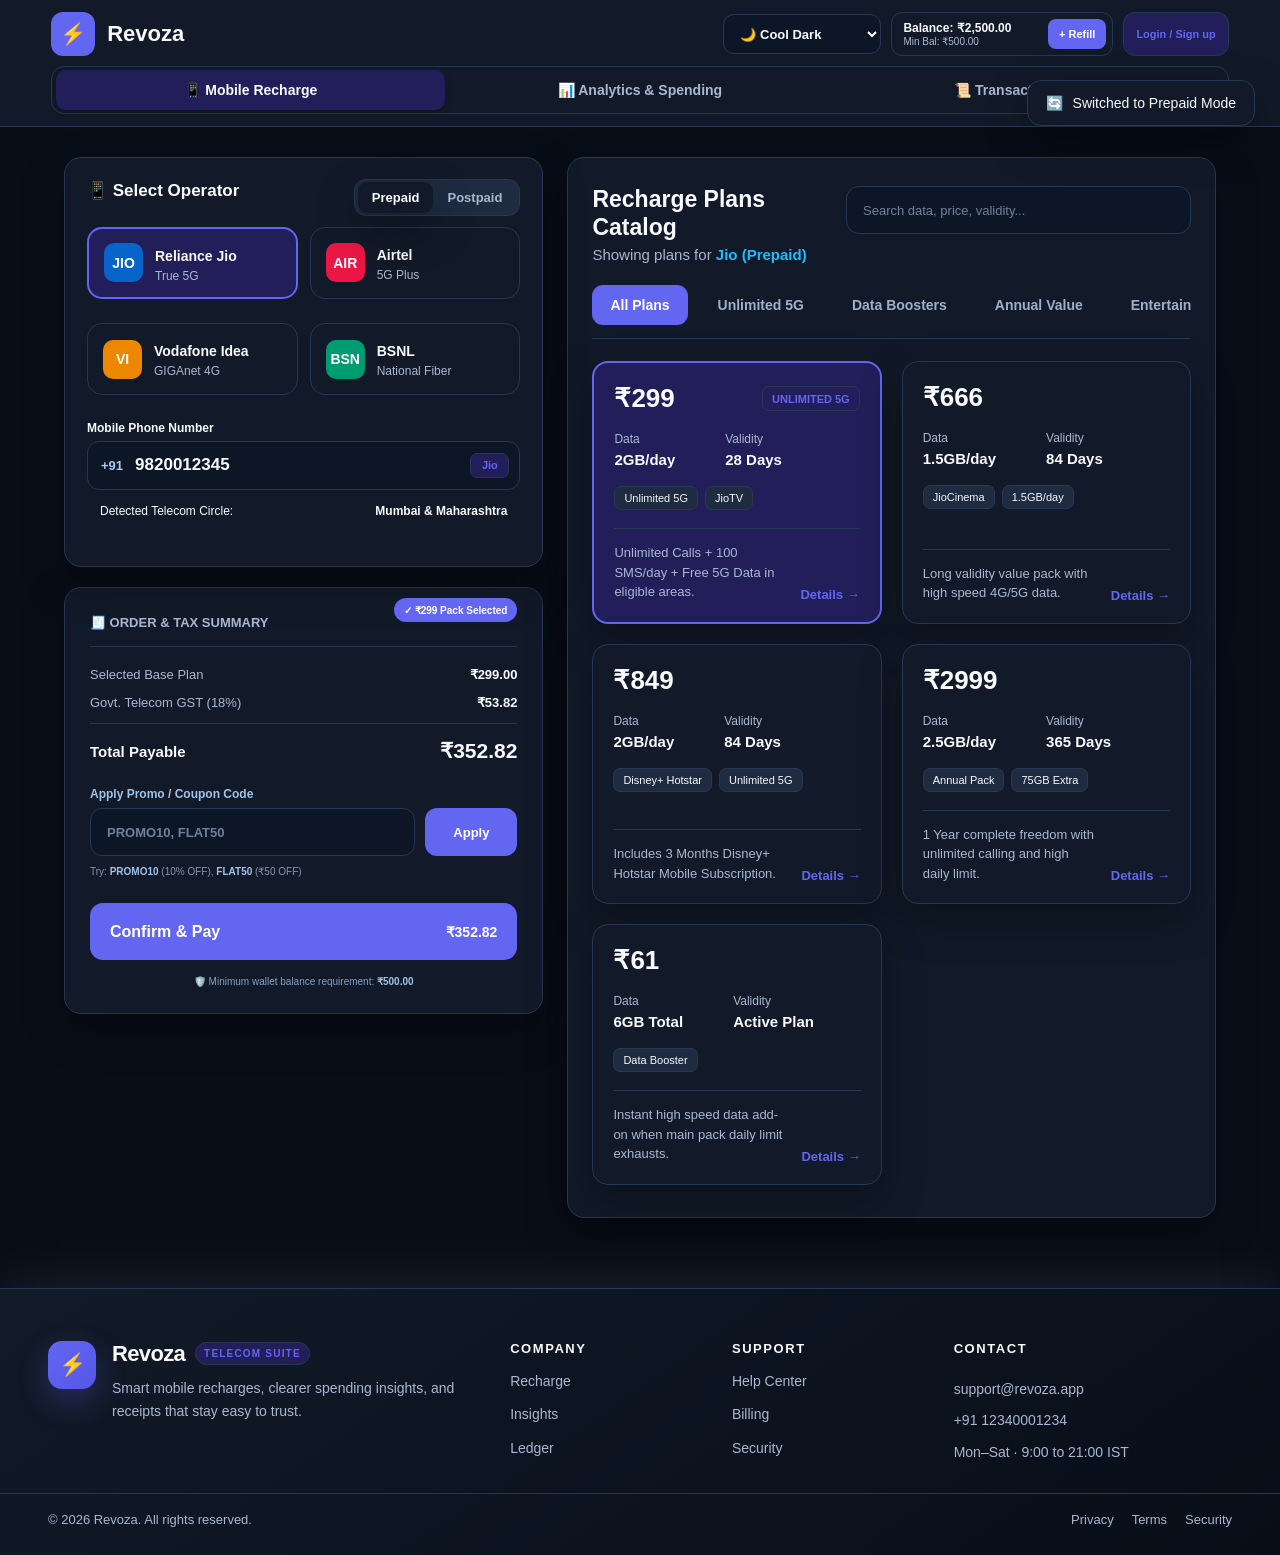
==== index.html @ b3568585 "intial-commit" ====
<!DOCTYPE html>
<html lang="en" data-theme="cool-dark">

<head>
    <meta charset="UTF-8">
    <meta name="viewport" content="width=device-width, initial-scale=1.0">

    <title>Revoza</title>
    <link rel="icon" type="image/svg+xml" href="assets/favicon.svg">
    <link rel="apple-touch-icon" href="assets/favicon.svg">

    <link rel="stylesheet" href="css/style.css">
    <script defer src="Js/theme.js"></script>
</head>

<body>

  

    <header class="one">

        <div class="two">
            ⚡
        </div>


  
        <span class="three">
            Revoza
        </span>



        <span class="four">
            Telecom Suite
        </span>



        <nav class="nav-box">

            <button class="Mobile active">
                📱 Mobile Recharge
            </button>

           <button class="Mobile" onclick="window.location.href='analytical.html'">
           📊 Analytics &amp; Spending
          </button>

         <button class="Mobile" onclick="window.location.href='ledger.html'">
          📜 Transaction Ledger
         </button>
        </nav>



        <div class="right-section">


    

            <div class="theme">

                <select aria-label="Choose color theme">
                    <option value="cool-gray">🔘 Cool Gray</option>
                    <option value="cool-dark">🌙 Cool Dark</option>
                    <option value="soft-white">⚪ Soft White</option>
                    <option value="warm-cream">🌾 Warm Cream</option>
                    <option value="soft-sage">🌿 Soft Sage</option>
                </select>

            </div>




            <div class="wallet">

                <div class="balance-info">

                    <strong>
                        Balance: <span id="display-wallet-bal">₹2,500.00</span>
                    </strong>

                    <small>
                        Min Bal: ₹500.00
                    </small>

                </div>
    
                <button type="button" onclick="openRefillModal()">
                + Refill
                </button>  

            </div>


         

            <div class="user-dropdown-container">

                <button
                    onclick="handleAuthButtonClick()"
                    class="avatar-button"
                    id="avatar-btn"
                    aria-label="Open login page or show signed-in status"
                    aria-expanded="false"
                    aria-controls="user-menu">
                    Log in
                </button>

                <div id="user-menu" class="dropdown-menu login-menu" aria-label="Login form">
                    <div class="login-heading">
                        <span class="login-eyebrow" id="auth-eyebrow">WELCOME TO REVOZA</span>
                        <h2 id="auth-title">Sign in to your account</h2>
                        <p id="auth-description">Manage your wallet and recharges in one place.</p>
                    </div>

                    <form class="login-form" onsubmit="handleAuthSubmit(event)" novalidate>
                        <div id="signup-name-field" class="auth-conditional hidden">
                            <label for="signup-name">Full name</label>
                            <input
                                type="text"
                                id="signup-name"
                                name="name"
                                autocomplete="name"
                                placeholder="Your name"
                                aria-describedby="signup-name-error"
                                oninput="updateAuthFeedback(true)">
                            <p id="signup-name-error" class="auth-field-error hidden" aria-live="polite"></p>
                        </div>

                        <label for="login-email">Email address</label>
                        <input
                            type="email"
                            id="login-email"
                            name="email"
                            autocomplete="username"
                            placeholder="you@example.com"
                            aria-describedby="auth-email-error"
                            oninput="updateAuthFeedback(true)"
                            required>
                        <p id="auth-email-error" class="auth-field-error hidden" aria-live="polite"></p>

                        <label for="login-password">Password</label>
                        <input
                            type="password"
                            id="login-password"
                            name="password"
                            autocomplete="current-password"
                            placeholder="Enter your password"
                            aria-describedby="password-rules auth-password-error auth-message"
                            oninput="updatePasswordRules(); updateAuthFeedback(true)"
                            required>

                        <div id="password-rules" class="password-rules hidden" aria-live="polite">
                            <span class="password-rules-title">Password must have:</span>
                            <span data-password-rule="length">At least 8 characters</span>
                            <span data-password-rule="uppercase">One uppercase letter (A-Z)</span>
                            <span data-password-rule="lowercase">One lowercase letter (a-z)</span>
                            <span data-password-rule="number">One number (0-9)</span>
                            <span data-password-rule="special">One special character (!@#$...)</span>
                        </div>
                        <p id="auth-password-error" class="auth-field-error hidden" aria-live="polite"></p>

                        <div id="signup-confirm-field" class="auth-conditional hidden">
                            <label for="signup-confirm-password">Confirm password</label>
                            <input
                                type="password"
                                id="signup-confirm-password"
                                name="confirm-password"
                                autocomplete="new-password"
                                placeholder="Re-enter your password"
                                aria-describedby="signup-confirm-error"
                                oninput="updateAuthFeedback(true)">
                            <p id="signup-confirm-error" class="auth-field-error hidden" aria-live="polite"></p>
                        </div>

                        <div id="login-options" class="login-options">
                            <label class="remember-option">
                                <input type="checkbox" name="remember">
                                <span>Remember me</span>
                            </label>
                            <button type="button" class="forgot-password" onclick="showToast('Password reset requires a connected account service.', 'ℹ️')">
                                Forgot password?
                            </button>
                        </div>

                        <p id="auth-message" class="auth-message hidden" role="alert"></p>
                        <button type="submit" id="auth-submit" class="login-submit">Sign in</button>
                        <p class="auth-switch">
                            <span id="auth-switch-prompt">New to Revoza?</span>
                            <button type="button" id="auth-switch-button" onclick="setAuthMode('signup')">Create an account</button>
                        </p>
                        <p class="login-note">Demo only — accounts are saved in this browser and are not secure or available on other devices.</p>
                    </form>
                    <div id="auth-session" class="auth-session hidden">
                        <h3 id="auth-session-name"></h3>
                        <p id="auth-session-email"></p>
                        <button type="button" class="auth-logout" onclick="logOut()">Log out</button>
                    </div>
                </div>

            </div>

        </div>

    </header>

   

<div class="recharge-layout">

    

    <div class="left-column">

       

        <div class="select-operator">

            <span>📱 Select Operator</span>

            <div class="pp-sidebar">

                <button
                    onclick="setSimType('prepaid')"
                    id="type-prepaid"
                    class="toggle-btn active">
                    Prepaid
                </button>

                <button
                    onclick="setSimType('postpaid')"
                    id="type-postpaid"
                    class="toggle-btn">
                    Postpaid
                </button>

            </div>


        

            <div class="button-one">

                <button
                    onclick="chooseOperator('Jio')"
                    id="op-card-Jio">

                    <div class="logo-selector">
                        JIO
                    </div>

                    <strong>Reliance Jio</strong>
                    <br>

                    <small>True 5G</small>

                    <span
                        id="op-check-Jio"
                        class="selected-indicator">
                        ✓
                    </span>

                </button>

            </div>



            <div class="button-two">

                <button
                    onclick="chooseOperator('Airtel')"
                    id="op-card-Airtel">

                    <div class="logo-selector">
                        AIR
                    </div>

                    <strong>Airtel</strong>
                    <br>

                    <small>5G Plus</small>

                    <span
                        id="op-check-Airtel"
                        class="selected-indicator">
                        ✓
                    </span>

                </button>

            </div>


        

            <div class="button-three">

                <button
                    onclick="chooseOperator('Vi')"
                    id="op-card-Vi">

                    <div class="logo-selector">
                        VI
                    </div>

                    <strong>Vodafone Idea</strong>
                    <br>

                    <small>GIGAnet 4G</small>

                    <span
                        id="op-check-Vi"
                        class="selected-indicator">
                        ✓
                    </span>

                </button>

            </div>



            <div class="button-four">

                <button
                    onclick="chooseOperator('BSNL')"
                    id="op-card-BSNL">

                    <div class="logo-selector">
                        BSN
                    </div>

                    <strong>BSNL</strong>
                    <br>

                    <small>National Fiber</small>

                    <span
                        id="op-check-BSNL"
                        class="selected-indicator">
                        ✓
                    </span>

                </button>

            </div>


         

            <div class="phone-field-group">

                <label class="field-label">
                    Mobile Phone Number
                </label>

                <div class="phone-input-wrap">

                    <div class="prefix-tag">
                        +91
                    </div>

                    <input
                        type="tel"
                        id="input-phone-num"
                        maxlength="18"
                        placeholder="10-digit or +91 mobile number"
                        value="9820012345"
                        oninput="handlePhoneTyping()"
                        class="input-field phone-input">

                    <div class="auto-detect-pill">

                        <span
                            id="detected-op-badge"
                            class="badge badge-brand">
                            Jio
                        </span>

                </div>

            </div>


         

            <div class="pill-wrapper circle-bar">

                <span class="circle-text">
                    Detected Telecom Circle:
                </span>

                <span
                    id="detected-circle-text"
                    class="circle-val">
                    Mumbai & Maharashtra
                </span>

            </div>

        </div>

        </div>

     

        <div class="card">

            <h3 class="summary-title">

                <span>
                    🧾 ORDER & TAX SUMMARY
                </span>

                <span id="summary-pack-badge" class="selected-indicator">
                    ✓ ₹299 Pack Selected
                </span>

            </h3>


            <div class="summary-item">

                <span
                    id="summary-base-label"
                    class="summary-item-label">

                    Selected Base Plan

                </span>

                <span
                    id="summary-base-val"
                    class="summary-item-val">

                    ₹299.00

                </span>

            </div>


            <div class="summary-item">

                <span class="summary-item-label">

                    Govt. Telecom GST (18%)

                </span>

                <span
                    id="summary-gst-val"
                    class="summary-item-val">

                    ₹53.82

                </span>

            </div>


            <div
                id="promo-discount-row"
                class="hidden summary-item">

                <span>
                    Promo Discount
                </span>

                <span id="summary-discount-val">
                    -₹0.00
                </span>

            </div>


            <div class="summary-total">

                <span class="total-text">
                    Total Payable
                </span>

                <span
                    id="summary-total-val"
                    class="total-num">

                    ₹352.82

                </span>

            </div>



            <div class="coupon-box">

                <label class="field-label">
                    Apply Promo / Coupon Code
                </label>

                <div class="coupon-row">

                    <input
                        type="text"
                        id="coupon-input"
                        placeholder="PROMO10, FLAT50"
                        class="input-field coupon-input">

                    <button
                        onclick="applyCoupon()"
                        class="btn-secondary">

                        Apply

                    </button>

                </div>


                <p class="coupon-hints">

                    Try:
                    <strong>PROMO10</strong>
                    (10% OFF),

                    <strong>FLAT50</strong>
                    (₹50 OFF)

                </p>

            </div>


 

        <button
         type="button"
         id="pay-button"
         onclick="processCheckout()"
         class="btn-primary"
         style="width: 100%; justify-content: space-between; padding: 0.875rem 1.25rem;">

        <span id="pay-button-text">
        Confirm & Pay Now
        </span>

         <span id="pay-button-amount">
          ₹352.82
          </span>

         </button>

            <p class="minimum-balance">

                🛡️ Minimum wallet balance requirement:

                <strong>
                    ₹500.00
                </strong>

            </p>

        </div>

    </div>
   



    <div class="catlog-panel">

        <div class="card">

           

            <div class="catlog-top">

                <div>

                    <h2 class="catlog-heading">
                        Recharge Plans Catalog
                    </h2>

                    <p class="catlog-sub">

                        Showing plans for

                        <strong id="catalog-op-label">
                            Reliance Jio (Prepaid)
                        </strong>

                    </p>

                </div>


               

                <div class="search-filter-row">

                    <input
                        type="text"
                        id="plan-search-input"
                        oninput="filterPlans()"
                        placeholder="Search data, price, validity..."
                        class="input-field">

                </div>

            </div>


   

            <div
                class="category-tab-bar"
                id="category-tabs">

                <button
                    onclick="switchCategory('all', this)"
                    class="cat-tab active">

                    All Plans

                </button>


                <button
                    onclick="switchCategory('5g', this)"
                    class="cat-tab inactive">

                    Unlimited 5G

                </button>


                <button
                    onclick="switchCategory('data', this)"
                    class="cat-tab inactive">

                    Data Boosters

                </button>


                <button
                    onclick="switchCategory('annual', this)"
                    class="cat-tab inactive">

                    Annual Value

                </button>


                <button
                    onclick="switchCategory('ott', this)"
                    class="cat-tab inactive">

                    Entertainment / OTT

                </button>

            </div>


        

            <div
                id="plans-scroll-grid"
                class="plans-scroll-grid">

               

            </div>

        </div>

    </div>

    </div>

<div id="modal-plan-details" class="modal-overlay hidden">

    <section class="modal-box plan-details-box" role="dialog" aria-modal="true" aria-labelledby="modal-plan-price">

        <button type="button"
                class="modal-close"
                aria-label="Close plan details"
                onclick="closeModals()">
            &times;
        </button>

        <h2 id="modal-plan-price">Plan Details</h2>

        <div id="modal-plan-body"></div>

        <button type="button"
                class="btn-primary"
                onclick="closeModals()">
            Close
        </button>

    </section>

</div>



<div id="modal-refill" class="modal-overlay hidden">

    <div class="modal-box">

        <button type="button"
                class="modal-close"
                onclick="closeModals()">
            &times;
        </button>

        <h2>Refill PulsePay Wallet</h2>

        <label for="refill-amount-input">
            Enter Refill Amount (₹)
        </label>

        <input
            type="number"
            id="refill-amount-input"
            class="input-field"
            value="1000"
            min="500">

        <p>⚠️ Minimum wallet refill amount is ₹500.</p>

        <div class="refill-quick-buttons">

            <button type="button" onclick="setRefillQuick(500)">
                + ₹500
            </button>

            <button type="button" onclick="setRefillQuick(1000)">
                + ₹1000
            </button>

            <button type="button" onclick="setRefillQuick(2000)">
                + ₹2000
            </button>

        </div>

        <button type="button"
                class="btn-primary"
                onclick="executeWalletRefill()">
            Add Funds to Wallet
        </button>

    </div>
</div>


<!-- Recharge confirmation (this was missing, which is why the pay button did nothing) -->
<div id="modal-recharge-confirmation" class="modal-overlay hidden">

    <div class="modal-box" role="dialog" aria-modal="true" aria-labelledby="recharge-confirm-title">

        <h2 id="recharge-confirm-title">Confirm Recharge</h2>

        <p id="recharge-confirmation-message"></p>

        <div class="receipt-actions">
            <button type="button"
                    id="confirm-recharge-yes"
                    class="btn-primary"
                    onclick="confirmRecharge()">
                Yes, Pay Now
            </button>

            <button type="button"
                    id="confirm-recharge-no"
                    class="btn-secondary"
                    onclick="cancelRechargeConfirmation()">
                Cancel
            </button>
        </div>

    </div>
</div>


<div id="modal-receipt" class="modal-overlay hidden">

    <div class="modal-box receipt-box">

        <button type="button"
                class="modal-close"
                onclick="closeModals()">
            &times;
        </button>

        <h2 id="rcpt-title">Revoza — Tax Invoice</h2>

        <p id="rcpt-simulation-note" class="hidden"></p>

        <p>Transaction ID: <strong id="rcpt-id"></strong></p>

        <p>Date & Time: <strong id="rcpt-date"></strong></p>

        <p><span id="rcpt-phone-label">Mobile Number:</span> <strong id="rcpt-phone"></strong></p>

        <p><span id="rcpt-op-label">Operator / Type:</span> <strong id="rcpt-op"></strong></p>

        <hr>

        <p><span id="rcpt-base-label">Base Plan Price:</span> <strong id="rcpt-base"></strong></p>

        <p id="rcpt-gst-row"><span id="rcpt-gst-label">GST (18%):</span> <strong id="rcpt-gst"></strong></p>

        <p><span id="rcpt-total-label">Total Paid:</span> <strong id="rcpt-total"></strong></p>

        <div class="receipt-actions">
            <button type="button"
                    class="btn-primary"
                    onclick="printReceipt()">
                🖨️ Print Receipt / Save PDF
            </button>

            <button type="button"
                    class="btn-secondary"
                    onclick="closeModals()">
                Close
            </button>
        </div>

    </div>
</div>


<!-- ========== TOAST NOTIFICATIONS ========== -->
<div id="toast-shelf"></div>

<footer class="site-footer">
    <div class="footer-shell">
        <div class="footer-brand">
            <div class="footer-logo">⚡</div>
            <div class="footer-brand-copy">
                <div class="footer-brand-row">
                    <span class="footer-name">Revoza</span>
                    <span class="footer-tag">Telecom Suite</span>
                </div>
                <p>Smart mobile recharges, clearer spending insights, and receipts that stay easy to trust.</p>
            </div>
        </div>

        <div class="footer-column">
            <h4>Company</h4>
            <ul class="footer-links">
                <li><a href="index.html">Recharge</a></li>
                <li><a href="analytical.html">Insights</a></li>
                <li><a href="ledger.html">Ledger</a></li>
            </ul>
        </div>

        <div class="footer-column">
            <h4>Support</h4>
            <ul class="footer-links">
                <li><span>Help Center</span></li>
                <li><span>Billing</span></li>
                <li><span>Security</span></li>
            </ul>
        </div>

        <div class="footer-column footer-contact">
            <h4>Contact</h4>
            <p>support@revoza.app</p>
            <p>+91 12340001234</p>
            <p>Mon–Sat · 9:00 to 21:00 IST</p>
        </div>
    </div>

    <div class="footer-bottom">
        <span>© 2026 Revoza. All rights reserved.</span>
        <div class="footer-legal">
            <span>Privacy</span>
            <span>Terms</span>
            <span>Security</span>
        </div>
    </div>
</footer>


   <script src="./Js/form-validation.js"></script>
   <script src="./Js/script.js"></script>

</body>

</html>
---- css/style.css ----
* {
    margin: 0;
    padding: 0;
    box-sizing: border-box;
}

body {
    background: #080e18;
    color: #ffffff;
    font-family: "Inter", Arial, Helvetica, sans-serif;
    overflow-x: hidden;
    min-height: 100vh;
    display: flex;
    flex-direction: column;
}

main,
.cards-container,
.ledger-page {
    flex: 1;
}

.site-footer {
    width: 100%;
    align-self: stretch;
    margin-top: 30px;
    background: linear-gradient(145deg, var(--theme-header, #121a29), var(--theme-bg, #080e18));
    border-top: 1px solid var(--theme-border, #293852);
    box-shadow: 0 -18px 40px color-mix(in srgb, var(--theme-text, #f8fafc) 5%, transparent);
    color: var(--theme-text, #f8fafc);
    transition: background 180ms ease, border-color 180ms ease, color 180ms ease;
}

.footer-shell {
    width: 100%;
    max-width: 1320px;
    margin: 0 auto;
    padding: 52px clamp(20px, 4vw, 48px) 28px;
    display: grid;
    grid-template-columns: minmax(280px, 1.7fr) repeat(2, minmax(120px, 0.75fr)) minmax(210px, 1.1fr);
    gap: 32px;
}

.footer-brand {
    display: flex;
    align-items: flex-start;
    gap: 16px;
}

.footer-logo {
    width: 48px;
    height: 48px;
    border-radius: 14px;
    display: grid;
    place-items: center;
    font-size: 22px;
    color: #ffffff;
    background: linear-gradient(135deg, var(--theme-accent, #6366f1), var(--theme-accent-hover, #5558e8));
    box-shadow: 0 12px 30px color-mix(in srgb, var(--theme-accent, #6366f1) 28%, transparent);
}

.footer-brand-copy {
    max-width: 360px;
}

.footer-brand-row {
    display: flex;
    align-items: center;
    gap: 10px;
    flex-wrap: wrap;
    margin-bottom: 10px;
}

.footer-name {
    font-size: 22px;
    font-weight: 800;
    letter-spacing: -0.03em;
    color: var(--theme-text, #f8fafc);
}

.footer-tag {
    padding: 5px 8px;
    border: 1px solid var(--theme-border, #293852);
    border-radius: 999px;
    background: var(--theme-accent-soft, #211e59);
    color: var(--theme-accent, #6366f1);
    font-size: 10px;
    font-weight: 700;
    letter-spacing: 0.12em;
    text-transform: uppercase;
}

.footer-brand-copy p,
.footer-column p,
.footer-links a,
.footer-links span {
    color: var(--theme-muted, #a9b8d0);
    font-size: 14px;
    line-height: 1.7;
}

.footer-column h4 {
    margin-bottom: 14px;
    color: var(--theme-text, #f8fafc);
    font-size: 13px;
    font-weight: 700;
    letter-spacing: 0.12em;
    text-transform: uppercase;
}

.footer-links {
    list-style: none;
    display: flex;
    flex-direction: column;
    gap: 10px;
}

.footer-links a {
    text-decoration: none;
    transition: color 150ms ease;
}

.footer-links a:hover,
.footer-legal a:hover {
    color: var(--theme-accent, #6366f1);
}

.footer-contact {
    display: flex;
    flex-direction: column;
    gap: 8px;
}

.footer-contact p {
    margin: 0;
}

.footer-bottom {
    width: 100%;
    max-width: 1320px;
    margin: 0 auto;
    padding: 18px clamp(20px, 4vw, 48px) 28px;
    border-top: 1px solid var(--theme-border, #293852);
    display: flex;
    align-items: center;
    justify-content: space-between;
    gap: 20px;
    color: var(--theme-muted, #a9b8d0);
    font-size: 13px;
}

.footer-legal {
    display: flex;
    align-items: center;
    gap: 18px;
    flex-wrap: wrap;
}

.footer-legal a {
    color: var(--theme-muted, #a9b8d0);
    text-decoration: none;
    transition: color 150ms ease;
}

.footer-legal span {
    color: var(--theme-muted, #a9b8d0);
}

.footer-links a:focus-visible,
.footer-legal a:focus-visible {
    outline: 2px solid var(--theme-accent, #6366f1);
    outline-offset: 4px;
    border-radius: 2px;
}

@media (max-width: 900px) {
    .footer-shell {
        grid-template-columns: 1fr 1fr;
    }
}

@media (max-width: 640px) {
    .footer-shell {
        grid-template-columns: 1fr;
    }

    .footer-bottom {
        flex-direction: column;
        align-items: flex-start;
    }
}

.one {
    width: 100%;
    height: 76px;
    background: #121a29;
    border-bottom: 1px solid #293447;
    display: flex;
    align-items: center;
    padding: 0 6.3%;
    gap: 10px;
}

.two {
    width: 44px;
    height: 44px;
    flex-shrink: 0;
    background: #6366f1;
    border-radius: 12px;
    display: flex;
    align-items: center;
    justify-content: center;
    font-size: 21px;
}

.three {
    color: #ffffff;
    font-size: 22px;
    font-weight: 700;
    white-space: nowrap;
    flex-shrink: 0;
}

.four {
    padding: 5px 8px;
    color: #8fc5ff;
    border: 1px solid #293852;
     border-radius: 8px;
    font-size: 10px;
    white-space: nowrap;
    margin-right: 28px;
    flex-shrink: 0;
}

.nav-box {
    width: 590px;
    height: 48px;
    display: flex;
    align-items: center;
    background: #1b2638;
    border: 1px solid #202f45;
    border-radius: 13px;
    padding: 4px;
    flex-shrink: 0;
}


.Mobile {
    height: 40px;
    padding: 0 14px;
    border: none;
    background: transparent;
    color: #aebbd0;
    border-radius: 10px;
    font-family: inherit;
    font-size: 14px;
    font-weight: 600;
    white-space: nowrap;
    cursor: pointer;
    display: flex;
    align-items: center;
    justify-content: center;
    flex: 1;
    transition: 0.2s ease;
}


.Mobile.active {
    background: #111a2a;
    color: #ffffff;
    box-shadow: 0 2px 6px rgba(0, 0, 0, 0.25);
}


.Mobile:hover {
    background: #26344a;
    color: #ffffff;
}


.right-section {
    margin-left: auto;
    display: flex;
    align-items: center;
    gap: 10px;
    flex-shrink: 0;
}


.theme select {
    width: 158px;
    height: 40px;
    padding: 0 12px;
    background: #101827;
    color: #ffffff;
    border: 1px solid #293852;
    border-radius: 11px;
    font-family: inherit;
    font-size: 13px;
    font-weight: 600;
    outline: none;
    cursor: pointer;
}



.wallet {
    width: 222px;
    height: 44px;
    display: flex;
    align-items: center;
    justify-content: space-between;
    padding: 4px 6px 4px 11px;
    background: #1b2638;
    border: 1px solid #293852;
    border-radius: 11px;
    flex-shrink: 0;
}

.balance-info {
    display: flex;
    flex-direction: column;
    gap: 1px;
   white-space: nowrap;
}


.balance-info strong {
    color: #ffffff;
    font-size: 12px;
    font-weight: 700;
}


.balance-info small {
    color: #83a1c4;
    font-size: 10px;
}


.wallet > button {
    height: 30px;
    padding: 0 11px;
    background: #111a2a;
    border: none;
    border-radius: 8px;
    color: #ffffff;
    font-family: inherit;
    font-size: 11px;
    font-weight: 700;
    cursor: pointer;
}


.wallet > button:hover {
    background: #26344a;
}

.user-dropdown-container {
    position: relative;
    flex-shrink: 0;
}


.avatar-button {
    width: 44px;
    height: 44px;
    display: flex;
    align-items: center;
    justify-content: center;
    background: #201d67;
    border: 1px solid #36318c;
    border-radius: 12px;
    color: #9b9aff;
    font-family: inherit;
    font-size: 13px;
    font-weight: 700;
    cursor: pointer;
}


.avatar-button:hover {
    background: #29247c;
}

.dropdown-menu {
    position: absolute;
    top: calc(100% + 10px);
    right: 0;
    width: 245px;
    padding: 8px;
    background: #121a29;
    border: 1px solid #293852;
    border-radius: 14px;
    box-shadow:
        0 15px 35px rgba(0, 0, 0, 0.35),
        0 4px 12px rgba(0, 0, 0, 0.2);
    display: none;
    z-index: 1000;
}


.dropdown-menu.show {
    display: block;
}

.dropdown-menu.login-menu {
    width: min(360px, calc(100vw - 32px));
    padding: 22px;
    border-color: rgba(129, 150, 190, 0.22);
    border-radius: 18px;
    background:
        radial-gradient(ellipse at top right, rgba(99, 102, 241, 0.14), transparent 48%),
        #121a29;
}

.user-dropdown-container > .avatar-button {
    width: auto;
    min-width: 72px;
    padding: 0 12px;
    background: #201d67;
    color: #d3d2ff;
    font-size: 11px;
}

.login-heading {
    margin-bottom: 20px;
}

.login-eyebrow {
    color: #9b9aff;
    font-size: 10px;
    font-weight: 800;
    letter-spacing: 0.12em;
}

.login-heading h2 {
    margin: 8px 0 6px;
    color: #ffffff;
    font-size: 20px;
    letter-spacing: -0.03em;
}

.login-heading p,
.login-note {
    color: #91a0b8;
    font-size: 12px;
    line-height: 1.5;
}

.login-form {
    display: flex;
    flex-direction: column;
    gap: 8px;
}

.login-form > label,
.auth-conditional > label {
    margin-top: 4px;
    color: #d5dfef;
    font-size: 11px;
    font-weight: 700;
}

.auth-conditional {
    display: flex;
    flex-direction: column;
    gap: 8px;
}

.auth-conditional.hidden {
    display: none !important;
}

.login-form > input,
.auth-conditional > input {
    width: 100%;
    height: 42px;
    padding: 0 12px;
    border: 1px solid #2b3a53;
    border-radius: 10px;
    outline: none;
    background: #0d1627;
    color: #ffffff;
    font: inherit;
    font-size: 12px;
    transition: border-color 150ms ease, box-shadow 150ms ease;
}

.login-form > input::placeholder {
    color: #64748b;
}

.login-form > input:focus {
    border-color: #777afc;
    box-shadow: 0 0 0 3px rgba(99, 102, 241, 0.16);
}

.auth-field-error {
    margin: 0 2px 2px;
    color: #f87171;
    font-size: 11px;
    line-height: 1.4;
    text-align: center;
}

.login-form > input.auth-invalid,
.login-form > input.auth-invalid:focus,
.auth-conditional > input.auth-invalid,
.auth-conditional > input.auth-invalid:focus {
    border-color: #ff4d4f;
    box-shadow: none;
}

.login-options {
    display: flex;
    justify-content: space-between;
    align-items: center;
    gap: 10px;
    margin: 6px 0 8px;
}

.password-rules {
    display: grid;
    gap: 5px;
    margin: 2px 0 6px;
    padding: 11px 12px;
    border: 1px solid var(--theme-border, rgba(148, 163, 184, 0.14));
    border-radius: 10px;
    background: var(--theme-card-hover, rgba(7, 13, 25, 0.42));
    color: var(--theme-muted, #aebbd0);
    font-size: 10px;
    line-height: 1.35;
}

.password-rules-title {
    margin-bottom: 2px;
    color: var(--theme-text, #d5dfef);
    font-size: 10px;
    font-weight: 700;
}

.password-rules [data-password-rule]::before {
    content: "○";
    display: inline-block;
    width: 16px;
    color: var(--theme-subtle, #8290a6);
}

.password-rules [data-password-rule].passed {
    color: var(--theme-accent, #86efac);
}

.password-rules [data-password-rule].passed::before {
    content: "✓";
    color: var(--theme-accent, #4ade80);
}

.auth-message {
    margin: 2px 0;
    padding: 10px 11px;
    border: 1px solid rgba(248, 113, 113, 0.25);
    border-radius: 9px;
    background: rgba(127, 29, 29, 0.18);
    color: #fca5a5;
    font-size: 11px;
    line-height: 1.45;
}

.auth-message.success {
    border-color: rgba(74, 222, 128, 0.25);
    background: rgba(20, 83, 45, 0.2);
    color: var(--theme-text, #000000);
}

.auth-session h3 {
    margin: 0 0 6px;
    color: var(--theme-text, #000000);
    font-size: 16px;
}

.auth-session > p {
    margin: 4px 0;
    color: var(--theme-text, #000000);
    font-size: 12px;
}

.auth-logout {
    width: 100%;
    margin-top: 12px;
    padding: 10px 12px;
    border: 0;
    border-radius: 9px;
    background: #245b3d;
    color: #ffffff;
    font: inherit;
    font-weight: 700;
    cursor: pointer;
}

.auth-switch {
    display: flex;
    justify-content: center;
    align-items: baseline;
    flex-wrap: wrap;
    gap: 5px;
    margin: 8px 0 0;
    color: #91a0b8;
    font-size: 11px;
}

.auth-switch button {
    padding: 0;
    border: 0;
    background: transparent;
    color: #a5a6ff;
    font: inherit;
    font-weight: 700;
    cursor: pointer;
}

.auth-switch button:hover {
    color: #d2d2ff;
    text-decoration: underline;
}

.remember-option {
    display: inline-flex;
    align-items: center;
    gap: 7px;
    color: #aebbd0;
    font-size: 11px;
    cursor: pointer;
}

.remember-option input {
    accent-color: #6366f1;
}

.forgot-password {
    padding: 0;
    border: 0;
    background: transparent;
    color: #a5a6ff;
    font: inherit;
    font-size: 11px;
    cursor: pointer;
}

.forgot-password:hover {
    color: #d2d2ff;
    text-decoration: underline;
}

.login-submit {
    min-height: 43px;
    border: 0;
    border-radius: 10px;
    background: linear-gradient(135deg, #696cf5, #5558e8);
    color: #ffffff;
    font: inherit;
    font-size: 13px;
    font-weight: 800;
    cursor: pointer;
    box-shadow: 0 7px 18px rgba(79, 70, 229, 0.22);
    transition: transform 150ms ease, filter 150ms ease;
}

.login-submit:hover {
    transform: translateY(-1px);
    filter: brightness(1.08);
}

.login-submit:focus-visible,
.forgot-password:focus-visible,
.auth-switch button:focus-visible {
    outline: 3px solid rgba(129, 140, 248, 0.75);
    outline-offset: 3px;
}

.login-note {
    margin-top: 6px;
    text-align: center;
    font-size: 10px;
}

.auth-page-body {
    min-height: 100vh;
    background:
        radial-gradient(circle at top, rgba(99, 102, 241, 0.18), transparent 38%),
        linear-gradient(180deg, var(--theme-bg, #070d18) 0%, var(--theme-header, #121a29) 100%);
    display: flex;
    align-items: center;
    justify-content: center;
    padding: 32px 18px;
}

.auth-page-shell {
    width: min(100%, 430px);
}

.auth-page-brand {
    display: flex;
    align-items: center;
    justify-content: center;
    gap: 12px;
    margin-bottom: 18px;
    color: var(--theme-text, #ffffff);
}

.auth-page-brand-mark {
    width: 42px;
    height: 42px;
    display: grid;
    place-items: center;
    border-radius: 12px;
    background: linear-gradient(135deg, var(--theme-accent, #6366f1), var(--theme-accent-hover, #5558e8));
    box-shadow: 0 14px 32px color-mix(in srgb, var(--theme-accent, #6366f1) 28%, transparent);
    font-size: 20px;
}

.auth-page-brand-name {
    font-size: 22px;
    font-weight: 800;
    letter-spacing: -0.04em;
    color: var(--theme-text, #ffffff);
}

.auth-page-brand-tag {
    display: inline-flex;
    align-items: center;
    justify-content: center;
    margin-left: 8px;
    padding: 4px 8px;
    border: 1px solid var(--theme-border, #2d3a50);
    border-radius: 999px;
    background: var(--theme-accent-soft, rgba(17, 24, 39, 0.72));
    color: var(--theme-accent, #8fc5ff);
    font-size: 9px;
    font-weight: 700;
    letter-spacing: 0.1em;
    text-transform: uppercase;
}

.auth-page-card {
    padding: 26px 22px 20px;
    border: 1px solid var(--theme-border, rgba(129, 150, 190, 0.26));
    border-radius: 20px;
    background:
        radial-gradient(ellipse at top right, color-mix(in srgb, var(--theme-accent, #6366f1) 14%, transparent), transparent 40%),
        var(--theme-card, #121a29);
    box-shadow: var(--theme-shadow, 0 25px 50px rgba(3, 7, 18, 0.38));
}

.auth-page-card .login-heading {
    margin-bottom: 18px;
}

.auth-page-card .login-form {
    gap: 9px;
}

.auth-page-card .auth-switch {
    margin-top: 12px;
}

.auth-page-card .login-note {
    margin-top: 10px;
}

.auth-page-link {
    display: inline-flex;
    align-items: center;
    justify-content: center;
    gap: 8px;
    width: 100%;
    min-height: 42px;
    border: 1px solid var(--theme-border, #2b3a53);
    border-radius: 10px;
    background: var(--theme-input, rgba(10, 16, 24, 0.7));
    color: var(--theme-text, #dfe7f5);
    font: inherit;
    font-size: 12px;
    font-weight: 700;
    text-decoration: none;
    transition: border-color 150ms ease, background 150ms ease;
}

.auth-page-link:hover {
    border-color: var(--theme-accent, #4f61a0);
    background: var(--theme-card-hover, #182337);
}

.auth-page-link:focus-visible {
    outline: 3px solid rgba(129, 140, 248, 0.75);
    outline-offset: 3px;
}


.menu-header {
    padding: 12px 11px 13px;
    border-bottom: 1px solid #293447;
    margin-bottom: 6px;
}


.menu-user-name {
    color: #ffffff;
    font-size: 14px;
    font-weight: 700;
    margin-bottom: 4px;
}


.menu-user-email {
    color: #8193ad;
    font-size: 11px;
}


.menu-item {
    width: 100%;
    min-height: 40px;
    padding: 0 11px;
    display: flex;
    align-items: center;
    border: none;
    border-radius: 9px;
    background: transparent;
    color: #c3cfdf;
    font-family: inherit;
    font-size: 12px;
    font-weight: 600;
    text-align: left;
    cursor: pointer;
}

.account-menu-link {
    text-decoration: none;
}


.menu-item:hover {
    background: #1d2a3e;
    color: #ffffff;
}



.select-operator {
    width: 602px;
    height: 410px;
    margin: 30px 0 0 5%;
    padding: 22px;
    background: #121a29;
    border: 1px solid #293852;
    border-radius: 17px;
    position: relative;
    display: grid;
    grid-template-columns: 1fr 1fr;
    column-gap: 12px;
    row-gap: 13px;
}



.select-operator > span {
    grid-column: 1 / -1;
    display: block;
    color: #ffffff;
    font-size: 17px;
    font-weight: 700;
    line-height: 22px;
    margin-bottom: 0;
}


.pp-sidebar {
    position: absolute;
    top: 21px;
    right: 22px;
    height: 37px;
    display: flex;
    align-items: center;
    padding: 3px;
    background: #1b2638;
    border-radius: 12px;
    z-index: 5;
}


.toggle-btn {
    height: 31px;
    padding: 0 14px;
    border: none;
    border-radius: 9px;
    background: transparent;
    color: #8eb4df;
    font-family: inherit;
    font-size: 13px;
    font-weight: 600;
    cursor: pointer;
    transition: 0.2s ease;
}


.toggle-btn.active {
    background: #111a2a;
    color: #ffffff;
    box-shadow: 0 2px 5px rgba(0, 0, 0, 0.3);
}


.toggle-btn:hover {
    color: #ffffff;
}
 

.button-one,
.button-two,
.button-three,
.button-four {
    width: 100%;
    height: 72px;
    margin: 0;
    position: relative;
    display: block;
}




.button-one button,
.button-two button,
.button-three button,
.button-four button {
    width: 100%;
    height: 72px;
    position: relative;
    display: flex;
    align-items: center;
    padding: 0 15px;
    background: #121a29;
    border: 1px solid #293852;
    border-radius: 15px;
    color: #ffffff; 
    font-family: inherit;
    text-align: left;
    cursor: pointer;
    transition:
        background 0.2s ease,
        border 0.2s ease;
}

.button-one button.selected,
.button-two button.selected,
.button-three button.selected,
.button-four button.selected {
    background: #211e59;
    border: 2px solid #6366f1;
}



.button-one button:hover,
.button-two button:hover,
.button-three button:hover,
.button-four button:hover {
    border-color: #4f61a0;
    background: #182337;
}


.button-one button.selected:hover,
.button-two button.selected:hover,
.button-three button.selected:hover,
.button-four button.selected:hover {
    background: #211e59;
    border-color: #6366f1;
}



.logo-selector {
    width: 39px;
    height: 39px;
    flex-shrink: 0;
    margin-right: 13px;
    border-radius: 10px;
    display: flex;
    align-items: center;
    justify-content: center;
    color: #ffffff;
    font-size: 14px;
    font-weight: 700;
}



.button-one .logo-selector {
    background: #0864c9;
}


.button-two .logo-selector {
    background: #ec1646;
}


.button-three .logo-selector {
    background: #ed8700;
}



.button-four .logo-selector {
    background: #009b70;
}



.button-one strong,
.button-two strong,
.button-three strong,
.button-four strong {
    position: absolute;
    left: 66px;
    top: 19px;
    color: #ffffff;
    font-size: 14px;
    font-weight: 700;
    line-height: 17px;
    white-space: nowrap;
}


.button-one small,
.button-two small,
.button-three small,
.button-four small {
    position: absolute;
    left: 66px;
    top: 40px;
    color: #a9b8d0;
    font-size: 12px;
    line-height: 15px;
    white-space: nowrap;
}


.selected-indicator {
    position: absolute;
    right: 14px;
    top: 50%;
    transform: translateY(-50%);
    width: 23px;
    height: 23px;
    display: none;
    align-items: center;
    justify-content: center;
    background: #6865f5;
    border-radius: 50%;
    color: #ffffff;
    font-size: 14px;
    font-weight: 700;
}


.selected-indicator.selected {
    display: flex;
}


.phone-field-group {
    grid-column: 1 / -1;
    width: 100%;
    margin-top: 1px;
}


.field-label {
    display: block;
    margin-bottom: 6px;
    color: #9fc3eb;
    font-size: 12px;
    font-weight: 600;
}



.phone-input-wrap {
    width: 100%;
    height: 49px;
    display: flex;
    align-items: center;
    background: #0d1627;
    border: 1px solid #293852;
    border-radius: 12px;
    padding: 0 10px 0 13px;
}


.prefix-tag {
    color: #a9c9ed;
    font-size: 13px;
    font-weight: 600;
    margin-right: 12px;
}


.phone-input {
    flex: 1;
    min-width: 0;
    height: 100%;
    border: none;
    outline: none;
    background: transparent;
    color: #ffffff;
    font-family: inherit;
    font-size: 17px;
    font-weight: 700;
}


.phone-input::placeholder {
    color: #687b98;
    font-weight: 400;
}


.auto-detect-pill {
    display: flex;
    align-items: center;
    justify-content: center;
}



.badge-brand {
    min-width: 39px;
    height: 25px;
    padding: 0 9px;
    display: flex;
    align-items: center;
    justify-content: center;
    background: #211e59;
    border: 1px solid #39349b;
    border-radius: 14px;
    color: #7472ff;
    font-size: 11px;
    font-weight: 700;
}


.circle-bar {
    grid-column: 1 / -1;
    width: 100%;
    height: 43px;
    margin-top: 0;
    padding: 0 13px;
    display: flex;
    align-items: center;
    justify-content: space-between;
    background: #1e2b40;
    border-radius: 11px;
}




.circle-text {
    color: #9fc3eb;
    font-size: 12px;
    font-weight: 400;
}



.circle-val {
    color: #ffffff;
   font-size: 12px;
   font-weight: 700;
}



.card {
    width: 602px;
    height: auto;
    min-height: 0;
    margin: 20px 0 30px 5%;
    padding: 22px 25px 24px;
    background: #121a29;
    border: 1px solid #293852;
    border-radius: 17px;
    color: #ffffff;
    box-sizing: border-box;
}



.card .summary-title {
    width: 100%;
    margin: 0 0 20px;
    padding: 0 0 12px;
    display: flex;
    align-items: center;
    justify-content: space-between;
    border-bottom: 1px solid #293447;
    color: #9fc3eb;
    font-size: 13px;
    font-weight: 700;
}



.card .summary-title .selected-indicator {

    position: static;
    display: inline-flex;
    align-items: center;
    justify-content: center;
    width: auto;
    height: 24px;
    margin: 0;
    padding: 0 10px;
    background: #6366f1;
    border: none;
    border-radius: 12px;
    color: #ffffff;
    font-size: 10px;
    font-weight: 700;
    white-space: nowrap;
}



.card .summary-item {

    width: 100%;
    margin: 0 0 13px;
    padding: 0;
    display: flex;
    align-items: center;
    justify-content: space-between;
    color: #a9b8d0;
    font-size: 13px;
}


.card .summary-item-label {

    color: #a9b8d0;
    font-size: 13px;
    font-weight: 400;
}


.card .summary-item-val {

    color: #ffffff;
    font-size: 13px;
    font-weight: 700;
}



.card .hidden {
    display: none;
}


.card .summary-total {

    width: 100%;
    margin-top: 4px;
    padding-top: 15px;
    display: flex;
    align-items: center;
    justify-content: space-between;
    border-top: 1px solid #293447;
}


.card .total-text {

    color: #ffffff;
    font-size: 15px;
    font-weight: 700;
}


.card .total-num {

    color: #ffffff;
    font-size: 21px;
    font-weight: 800;
}



.card .coupon-box {

    width: 100%;
    margin-top: 24px;
    padding: 0;
    background: transparent;
    border: none;
}




.card .coupon-box .field-label {

    display: block;
    margin: 0 0 7px;
    color: #9fc3eb;
    font-size: 12px;
    font-weight: 600;
}


.card .coupon-row {

    width: 100%;
    display: flex;
    align-items: center;
}




.card .coupon-input {

    flex: 1;
    min-width: 0;
    height: 48px;
    padding: 0 16px;
    background: #0d1627;
    border: 1px solid #293852;
    border-radius: 12px;
    outline: none;
    color: #ffffff;
    font-family: inherit;
    font-size: 13px;
    font-weight: 600;
    box-sizing: border-box;
}


.card .coupon-input::placeholder {

    color: #71809a;
}



.card .btn-secondary {

    width: 92px;
    height: 48px;
    margin-left: 10px;
    padding: 0;
    flex-shrink: 0;
    display: flex;
    align-items: center;
    justify-content: center;
    background: #1d2a40;
    border: none;
    border-radius: 12px;
    color: #ffffff;
    font-family: inherit;
    font-size: 13px;
    font-weight: 700;
    cursor: pointer;
}


.card .btn-secondary:hover {

    background: #293a55;
}


.card .coupon-hints {

    margin: 8px 0 0;
    color: #7f96b5;
    font-size: 10px;
    line-height: 15px;
}


.card .coupon-hints strong {

    color: #9fc3eb;
    font-weight: 600;
}

.card #pay-button {

    width: 100%;
    height: 57px;
    margin: 24px 0 0;
    padding: 0 24px;
    display: flex; 
    align-items: center;
    justify-content: space-between;
    background: #6366f1;
    border: none;
    border-radius: 13px;
    color: #ffffff;
    font-family: inherit;
    font-size: 16px;
    font-weight: 700;
    cursor: pointer;
    box-sizing: border-box;
    transition: 0.2s ease;
}


.card #pay-button:hover {

    background: #5558e8;
}


.card #pay-button-text {

    color: #ffffff;
    font-size: 16px;
    font-weight: 700;
}



.card #pay-button-amount {

    color: #ffffff;
    font-size: 14px;
    font-weight: 800;
}



.card .minimum-balance {

    margin: 14px 0 0;
    padding: 0;
    text-align: center;
    color: #83a1c4;
    font-size: 10px;
    line-height: 15px;
}


.card .minimum-balance strong {

    color: #9fc3eb;
    font-weight: 700;
}


.recharge-layout {
    width: 100%;
    display: grid;
    grid-template-columns: minmax(0, 0.85fr) minmax(0, 1.15fr);
    gap: 24px;
    padding: 30px 5% 40px;
    box-sizing: border-box;
    align-items: start;
}



.left-column {
    width: 100%;
    display: flex;
    flex-direction: column;
    gap: 20px;
    min-width: 0;
}



.left-column .select-operator {

    width: 100%;
    margin: 0;
    box-sizing: border-box;
}



.left-column .card {

    width: 100%;
    margin: 0;
    box-sizing: border-box;
}



.catlog-panel {

    width: 100%;
    min-width: 0;
    margin: 0;
    box-sizing: border-box;
}



.catlog-panel .card {

    width: 100%;
    height: auto ;
    min-height: 760px;
    margin: 0;
    padding: 28px 24px 32px;
    background: #121a29;
    border: 1px solid #293852;
    border-radius: 17px;
    color: #ffffff;
    box-sizing: border-box;
}



.catlog-top {

    width: 100%;
    display: flex;
    align-items: flex-start;
    justify-content: space-between;
    gap: 20px;
    margin-bottom: 20px;
}



.catlog-heading {

    margin: 0 0 3px;
    color: #ffffff;
    font-size: 23px;
    font-weight: 800;
    line-height: 1.2;
}



.catlog-sub {

    margin: 0;
    color: #9fb1cc;
    font-size: 15px;
    line-height: 1.4;
}


.catlog-sub strong {

    color: #19bfff;
    font-weight: 700;
}



.search-filter-row {

    width: 345px;
    flex-shrink: 0;
}


.search-filter-row .input-field {

    width: 100%;
    height: 48px;
    padding: 0 16px;
    background: #0d1627;
    border: 1px solid #293852;
    border-radius: 13px;
    outline: none;
    color: #ffffff;
    font-family: inherit;
    font-size: 13px;
    box-sizing: border-box;
}


.search-filter-row .input-field::placeholder {

    color: #71809a;
}

.category-tab-bar {

    width: 100%;
    display: flex;
    align-items: center;
    gap: 12px;
    padding-bottom: 13px;
    margin-bottom: 22px;
    border-bottom: 1px solid #293447;
    overflow-x: auto;
    scrollbar-width: none;
}


.category-tab-bar::-webkit-scrollbar {

    display: none;
}



.cat-tab {

    height: 40px;
    padding: 0 18px;
    border: none;
    border-radius: 11px;
    background: transparent;
    color: #9db0ca;
    font-family: inherit;
    font-size: 14px;
    font-weight: 600;  
    white-space: nowrap;
    cursor: pointer;
    transition: 0.2s ease;
}


.cat-tab:hover {

    background: #1c2940;
    color: #ffffff;
}


.cat-tab.active {

    background: #6366f1;
    color: #ffffff;
    font-weight: 700;
}


.plans-scroll-grid {

    width: 100%;
    display: grid;
    grid-template-columns:
        repeat(2, minmax(0, 1fr));
    gap: 20px;
    box-sizing: border-box;
}

@media (max-width: 1250px) {

    .recharge-layout {
        grid-template-columns: minmax(0, 0.9fr) minmax(0, 1.1fr);
        padding-left: 3%;
        padding-right: 3%;
    }

}


@media (max-width: 1000px) {

    .recharge-layout {

        grid-template-columns: 1fr;

    }


    .left-column {

        width: 100%;

    }


    .catlog-panel {

        width: 100%;

    }


    .catlog-panel .card {

        min-height: auto;

    }

}


@media (max-width: 650px) {

    .recharge-layout {

        padding: 20px 12px 30px;

    }


    .catlog-top {

        flex-direction: column;

    }


    .search-filter-row {

        width: 100%;

    }


    .plans-scroll-grid {

        grid-template-columns: 1fr;

    }


    .catlog-panel .card {

        padding: 20px 16px 25px;

    }

}

.total-expenditure{
    color: #AFC8E8;
    font-size: 16px;
    gap: 10px;
    margin: 80px;
    background-color: #151C2C;
    padding-top: 20px;
    padding-bottom: 20px;
    padding-left: 15px;
    padding-right: 8px;
    border-radius: 20px;
    height: 120px;
    width: 300px;

}

.total-expenditure .telecom-expenditure {
    
   font-size:16px;
  margin: 0  0 10px 0 ;
}

.total-expenditure .telecom-cost{
 font-size: x-large;
display: inline-block;
  margin-bottom: 5px;
}

.total-expenditure .telecom-small{
    color: #009b70;
     display: inline-block;
    margin-bottom: 20px;
}





.total-expenditure-one{
    color: #AFC8E8;
    font-size: 16px;
    background-color: #151C2C;
    padding-top: 20px;
    padding-bottom: 20px;
    padding-left: 15px;
    padding-right: 8px;
    border-radius: 20px;
    height: 120px;
    width: 300px;
    margin-left: 450px;
    margin-top: -199px;
}

.total-expenditure-one .telecom-expenditure-one{
  font-size:16px;
  color: #b8c7e6;
 margin: 0  0 10px 0 ;
  
}

.total-expenditure-one .telecom-cost-one{
 font-size: x-large;
 display: inline-block;
  margin-bottom: 5px;
}

.total-expenditure-one  .telecom-small-one{
   color: #b8c7e6;
    display: inline-block;
   margin-bottom: 20px;

}




.total-expenditure-two{
    color: #AFC8E8;
    font-size: 16px;
    background-color: #151C2C;
    padding-top: 20px;
    padding-bottom: 20px;
    padding-left: 15px;
    padding-right: 8px;
    border-radius: 20px;
    height: 120px;
    width: 300px;
    margin-left: 800px;
    margin-top: -120px;
}

.total-expenditure-two .telecom-expenditure-two{
  font-size:16px;
   margin: 0  0 10px 0 ;

}

.total-expenditure-two .telecom-cost-two{
 font-size: x-large;
 color: #ffffff;
  display: inline-block;
  margin-bottom: 5px;
}

.total-expenditure-two  .telecom-small-two{
   color:rgb(50, 50, 223);
    display: inline-block;
  margin-bottom: 20px;
}



.total-expenditure-three{
    color: #AFC8E8;
    font-size: 16px;
    background-color: #151C2C;
    padding-top: 20px;
    padding-bottom: 20px;
    padding-left: 15px;
    padding-right: 8px;
    border-radius: 20px;
    height: 120px;
    width: 300px;
    margin-left: 1150px;
    margin-top: -120px;
}

.total-expenditure-three .telecom-expenditure-three{
  font-size:16px;
  margin-bottom: 5px;
 color: #b8c7e6;
 margin: 0  0 10px 0 ;
  
}

.total-expenditure-three .telecom-cost-three{
 font-size: x-large;
 margin-bottom: 4px;
  color: #ffffff;
  display: inline-block;
  margin-bottom: 5px;
}

.total-expenditure-three  .telecom-small-three{
  color: #009b70;
   display: inline-block;
  margin-bottom: 20px;
}



.recharge-insights {

    width: calc(100% - 160px);
    height: 350px;
    margin-left: 80px;
    margin-top: 28px;
    padding: 38px 42px;
    box-sizing: border-box;
    display: grid;
    grid-template-columns: 1fr 1.7fr;
    gap: 45px;
    position: relative;
    overflow: hidden;

    background:
        radial-gradient(
            circle at 10% 50%,
            rgba(91, 76, 255, 0.20),
            transparent 32%
        ),
        radial-gradient(
            circle at 90% 10%,
            rgba(91, 76, 255, 0.10),
            transparent 28%
        ),
        #151C2C;

    border: 1px solid #303B50;
    border-radius: 24px;
    color: white;
    box-sizing: border-box;
}



.recharge-insights::before {

    content: "";
    position: absolute;
    width: 300px;
    height: 300px;
    left: -150px;
    top: -100px;
    border-radius: 50%;
    background: rgba(91, 76, 255, 0.12);
    filter: blur(60px);
    pointer-events: none;
}


.recharge-insights::after {

    content: "";
    position: absolute;
    width: 250px;
    height: 250px;
    right: -120px;
    bottom: -150px;
    border-radius: 50%;
    background: rgba(91, 76, 255, 0.10);
    filter: blur(60px);
    pointer-events: none;
}


.insight-feature {

    position: relative;
    z-index: 2;
    display: flex;
    flex-direction: column;
    justify-content: center;
    padding: 10px 45px 10px 5px;
    border-right: 1px solid #30394B;
    box-sizing: border-box;
}



.smart-badge {

    width: fit-content;
    padding: 7px 12px;
    position: relative;
    top: -12px;
    margin-bottom: 4px;
    color: #9388FF;
    background: rgba(83, 69, 210, 0.14);
    border: 1px solid #4A3FA8;
    border-radius: 20px;
    font-size: 9px;
    font-weight: 600;
    letter-spacing: 1.3px; 
    line-height: 1;
}


.insight-feature h2 {

    margin: 0 0 14px 0;
    color: #FFFFFF;
   font-size: 34px;
    line-height: 1.08;
    font-weight: 600;
   letter-spacing: -1px;
}




.insight-feature p {
 
    max-width: 390px;
    margin: 0;
    color: #8995AA;
    font-size: 13px;
   line-height: 1.65;
}



.feature-bottom {

    width: fit-content;
    margin-top: 28px;
    padding: 10px 15px 10px 10px;
    display: flex;
    align-items: center;
    gap: 10px;
    background: rgba(255, 255, 255, 0.025);
    border: 1px solid #293448;
    border-radius: 12px;
    color: #AFC8E8;
    font-size: 11px;
}




.feature-bottom span:first-child {

    width: 32px;
    height: 32px;
    display: flex;
    align-items: center;
    justify-content: center;
    background: #211B4B;
    border: 1px solid #3D347C;
    border-radius: 9px;
    font-size: 15px;
    flex-shrink: 0;
}



.insight-list {

    position: relative;
    z-index: 2;
    display: grid;
    grid-template-columns: 1fr 1fr;
    gap: 16px;
    align-content: center;
    padding: 0;
    box-sizing: border-box;
}



.smart-insight {

    min-height: 105px;
    padding: 18px;
    box-sizing: border-box;
    display: flex;
    align-items: center;
    gap: 14px;
    position: relative;

    background:
        linear-gradient(
            135deg,
            rgba(255,255,255,0.045),
            rgba(255,255,255,0.015)
        );

    border: 1px solid #293448;

    border-radius: 16px;

    transition:
        transform 0.25s ease,
        border-color 0.25s ease,
        background 0.25s ease,
        box-shadow 0.25s ease;
}



.smart-insight:hover {

    transform: translateY(-4px);

    background:
        linear-gradient(
            135deg,
            rgba(98,84,255,0.12),
            rgba(255,255,255,0.02)
        );

    border-color: #5146B8;

    box-shadow:
        0 12px 30px rgba(0,0,0,0.20);
}



.smart-icon {

    width: 46px;
    height: 46px;
    flex-shrink: 0;
    display: flex;
    align-items: center;
   justify-content: center;

    background:
        linear-gradient(
            145deg,
            #29215D,
            #1C193B
        );

    border: 1px solid #40358C;

    border-radius: 12px;

    font-size: 19px;

    box-shadow:
        inset 0 0 15px rgba(100,85,255,0.08);
}


.smart-insight h4 {

    margin: 0 0 6px 0;
    color: #FFFFFF;
   font-size: 14px;
    font-weight: 600;
}




.smart-insight p {

    margin: 0;
    color: #7F8BA0;
    font-size: 10.5px;
    line-height: 1.5;
}



@media (max-width: 1100px) {

    .recharge-insights {

        height: auto;

        min-height: 350px;

        grid-template-columns: 1fr;

        gap: 30px;
    }


    .insight-feature {

        border-right: none;

        border-bottom: 1px solid #30394B;

        padding: 10px 10px 30px;
    }


    .insight-list {

        grid-template-columns: 1fr 1fr;
    }
}


@media (max-width: 700px) {

    .recharge-insights {

        width: calc(100% - 30px);

        margin-left: 15px;

        padding: 25px;

    }


    .insight-list {

        grid-template-columns: 1fr;
    }


    .insight-feature h2 {

        font-size: 28px;
    }
}



.ledger-page {
    width: 100%;

    min-height: calc(100vh - 80px);

    padding-top: 30px;

    box-sizing: border-box;
}



.ledger-card {
    width: calc(100% - 170px);
    margin-left: 85px;
    padding: 22px;
    box-sizing: border-box;
    background-color: #151C2C;
    border: 1px solid #303B50;
    border-radius: 18px;
    box-shadow:
        0 12px 35px rgba(0, 0, 0, 0.15);
}



.history-controls {
    display: flex;
    justify-content: space-between;
    align-items: center;
    margin-bottom: 18px;
}


.catalog-heading {
    margin: 0;
    color: #FFFFFF;
    font-size: 19px;
    font-weight: 700;
}


.catalog-sub {
    margin: 4px 0 0;
    color: #8995AA;
    font-size: 12px;
}



.export-button {
    min-width: 210px;
    height: 40px;
    display: flex;
    align-items: center;
    justify-content: center; 
    border: none;
    border-radius: 12px;

    background:
        linear-gradient(
            135deg,
            #7165FF,
            #5A50E8
        );

    color: #FFFFFF;
    font-size: 12px;
    font-weight: 700;
    cursor: pointer;
    box-shadow:
        0 5px 15px rgba(95, 80, 230, 0.25);
}


.export-button:hover {
    transform: translateY(-1px);

    box-shadow:
        0 8px 20px rgba(95, 80, 230, 0.35);
}



.ledger-table-container {
    width: 100%;
    overflow-x: auto;
    border: 1px solid #293449;
    border-radius: 14px;
    background-color: #151C2C;
}



.ledger-table {
    width: 100%;
    border-collapse: collapse;
    text-align: left;
    table-layout: fixed;
    font-size: 12px;
}



.ledger-table th {
    height: 48px;
    padding: 0 16px;
    background-color: #10182A;
    border-bottom: 1px solid #293449;
    color: #8EA0BC;
    font-size: 11px;
    font-weight: 700;
    white-space: nowrap;
}



.ledger-table td {
    height: 66px;
    padding: 0 16px;
    border-bottom: 1px solid #293449;
    color: #DCE5F2;
    font-size: 12px;
    font-weight: 600;
    vertical-align: middle;
}


.ledger-table tbody tr:last-child td {
    border-bottom: none;
}

.ledger-actions {
    display: flex;
    align-items: center;
    gap: 8px;
    white-space: nowrap;
}

.ledger-print-button {
    min-height: 32px;
    padding: 6px 9px;
    border: 1px solid var(--theme-border, #293852);
    border-radius: 8px;
    font: inherit;
    font-size: 11px;
    font-weight: 650;
    cursor: pointer;
    transition: background-color 150ms ease, border-color 150ms ease, color 150ms ease;
}

.ledger-print-button:focus-visible {
    outline: 2px solid var(--theme-accent, #6366f1);
    outline-offset: 2px;
}

.delete-confirm-modal {
    max-width: 420px;
}

.delete-confirm-icon {
    width: 42px;
    height: 42px;
    margin-bottom: 16px;
    display: grid;
    place-items: center;
    border-radius: 50%;
    background: #fff1f2;
    color: #be123c;
    font-size: 22px;
    font-weight: 800;
}

.delete-confirm-modal h2 {
    margin-bottom: 8px;
}

.delete-confirm-modal p {
    color: var(--theme-muted, #a9b8d0);
    font-size: 14px;
    line-height: 1.6;
}

.delete-confirm-actions {
    display: flex;
    justify-content: flex-end;
    gap: 10px;
    margin-top: 22px;
}

.delete-confirm-actions button {
    min-height: 40px;
    padding: 0 14px;
    border: 1px solid var(--theme-border, #293852);
    border-radius: 9px;
    font: inherit;
    font-size: 13px;
    font-weight: 700;
    cursor: pointer;
}

.delete-confirm-actions .btn-secondary {
    background: var(--theme-card-hover, #1b2638);
    color: var(--theme-text, #f8fafc);
}

.delete-confirm-actions .ledger-confirm-delete {
    border-color: #be123c;
    background: #be123c;
    color: #ffffff;
}

.delete-confirm-actions .ledger-confirm-delete:hover {
    border-color: #9f1239;
    background: #9f1239;
}

.delete-confirm-actions button:focus-visible {
    outline: 2px solid var(--theme-accent, #6366f1);
    outline-offset: 3px;
}


.ledger-table tbody tr:hover {
    background-color: #192236;
}



.ledger-table td strong {
    display: block;
    color: #FFFFFF;
    font-size: 12px;
    font-weight: 700;
}


.ledger-table td small {
    display: block;
    margin-top: 3px;
    color: #8392AA;
    font-size: 10px;
    font-weight: 500;
}



.status-success {
    display: inline-flex;
    align-items: center;
    justify-content: center; 
    min-width: 55px;
    height: 24px;
    padding: 0 10px;
    box-sizing: border-box;
    background-color: #D9FBEA;
    color: #087443;
    border-radius: 20px;
    font-size: 9px;
    font-weight: 800;
    letter-spacing: 0.3px;
}



.print-button {
    padding: 7px 12px;
    border: 1px solid #29394F;
     border-radius: 20px;
    background-color: #202D43;
    color: #DCE5F2;
    font-size: 10px;
    font-weight: 700;
    cursor: pointer;
    white-space: nowrap;
    transition: 0.2s ease;
}


.print-button:hover {
    background-color: #2A3A55;
    border-color: #435A7B;
    transform: translateY(-1px);
}



.ledger-table th:nth-child(1),
.ledger-table td:nth-child(1) {
    width: 13%;
}


.ledger-table th:nth-child(2),
.ledger-table td:nth-child(2) {
    width: 16%;
}


.ledger-table th:nth-child(3),
.ledger-table td:nth-child(3) {
    width: 18%;
}


.ledger-table th:nth-child(4),
.ledger-table td:nth-child(4) {
    width: 10%;
}


.ledger-table th:nth-child(5),
.ledger-table td:nth-child(5) {
    width: 16%;
}


.ledger-table th:nth-child(6),
.ledger-table td:nth-child(6) {
    width: 11%;
}


.ledger-table th:nth-child(7),
.ledger-table td:nth-child(7) {
    width: 16%;
}




@media (max-width: 1000px) {

    .ledger-card {
        width: calc(100% - 40px);

        margin-left: 20px;
    }


    .history-controls {
        align-items: flex-start;

        gap: 15px;

        flex-direction: column;
    }


    .export-button {
        width: 100%;
    }
}


.plan-item-card {
    background: #111b2d;
    border: 1px solid #263957;
    border-radius: 16px;
    padding: 20px;
    min-height: 230px;
    box-sizing: border-box;
    cursor: pointer;
    transition: all 0.2s ease;
    display: flex;
    flex-direction: column;
    justify-content: space-between;
}

.plan-item-card:hover {
    border-color: #6366f1;
    transform: translateY(-2px);
}

.plan-item-card.selected {
    border: 2px solid #6366f1;
    background: #17213a;
    box-shadow: 0 0 20px rgba(99, 102, 241, 0.15);
}




.plan-card-head {
    display: flex;
    justify-content: space-between;
    align-items: center;
    gap: 10px;
}

.plan-amount {
    color: #ffffff;
    font-size: 26px;
    font-weight: 700;
}


/* BADGES */

.badge {
    display: inline-flex;
    align-items: center;
    padding: 5px 9px;
    border-radius: 7px;
    font-size: 11px;
    font-weight: 700;
    white-space: nowrap;
}

.badge-brand {
    background: #243c68;
    color: #9dbdff;
}

.badge-warning {
    background: #493d1f;
    color: #ffd66b;
}




.selected-indicator {
    background: #6366f1;
    color: white;
    padding: 5px 9px;
    border-radius: 7px;
    font-size: 11px;
    font-weight: 700;
}




.plan-specs {
    display: flex;
    gap: 50px;
    margin-top: 18px;
}

.spec-col {
    display: flex;
    flex-direction: column;
    gap: 5px;
}

.spec-lbl {
    color: #7185a5;
    font-size: 12px;
}

.spec-val {
    color: #ffffff;
    font-size: 15px;
    font-weight: 600;
}




.plan-perks {
    display: flex;
    flex-wrap: wrap;
    gap: 7px;
    margin-top: 18px;
}

.perk-pill {
    background: #1d2b43;
    color: #d7e3f5;
    border: 1px solid #30445f;
    padding: 5px 9px;
    border-radius: 7px;
    font-size: 11px;
}




.plan-footer-row {
    margin-top: 18px;
    padding-top: 14px;
    border-top: 1px solid #263957;
    display: flex;
    justify-content: space-between;
    align-items: flex-end;
    gap: 15px;
}

.plan-desc-text {
    color: #9aabc2;
    font-size: 13px;
    line-height: 1.5;
    margin: 0;
}

.inspect-link {
    color: #8fa8ff;
    font-size: 13px;
    font-weight: 600;
    white-space: nowrap;
    cursor: pointer;
}

.inspect-link:hover {
    color: #ffffff;
}



@media (max-width: 650px) {

    .plans-scroll-grid {
        grid-template-columns: 1fr;
    }

    .plan-item-card {
        min-height: auto;
    }

    .plan-specs {
        gap: 25px;
    }

}

/* POPUP FIX */
.hidden {
    display: none !important;
}

.modal-overlay {
    position: fixed;
    inset: 0;
    background: rgba(8, 14, 24, 0.65);
    backdrop-filter: blur(8px);
    -webkit-backdrop-filter: blur(8px);
    display: flex;
    justify-content: center;
    align-items: center;
    z-index: 9999;
    padding: 20px;
    box-sizing: border-box;
}

.modal-box {
    position: relative;
    width: 100%;
    max-width: 480px;
    padding: 26px;
    background: #151c2c;
    color: #ffffff;
    border: 1px solid #293852;
    border-radius: 18px;
    box-shadow: 0 20px 60px rgba(0, 0, 0, 0.4);
    box-sizing: border-box;
}

.modal-box h2 {
    font-size: 21px;
    margin: 0 0 20px;
}

.modal-box label {
    display: block;
    margin-bottom: 8px;
    color: #9fc3eb;
    font-size: 13px;
}

.modal-box input {
    width: 100%;
    height: 44px;
    padding: 0 14px;
    background: #0d1627;
    border: 1px solid #293852;
    border-radius: 12px;
    color: white;
    font-size: 15px;
    box-sizing: border-box;
}

.modal-box p {
    margin: 12px 0;
    font-size: 12px;
}

#toast-shelf {
    position: fixed;
    top: 80px;
    right: 25px;
    z-index: 10000;
    display: flex;
    flex-direction: column;
    align-items: flex-end;
    gap: 10px;
    width: auto;
    max-width: 350px;
    pointer-events: none;
}

.toast-card {
    display: flex;
    align-items: center;
    gap: 10px;
    width: 100%;
    box-sizing: border-box;
    padding: 14px 18px;
    background: #151c2c;
    color: #ffffff;
    border: 1px solid #293852;
    border-radius: 14px;
    box-shadow: 0 10px 30px rgba(0, 0, 0, 0.35);
    font-size: 14px;
    pointer-events: auto;
}

.toast {
    pointer-events: auto;
    max-width: 350px;
    margin: 0;
}


/* ===== REFILL POPUP BUTTONS ===== */

.modal-close {
    position: absolute;
    top: 14px;
    right: 14px;
    width: 30px;
    height: 30px;
    background: transparent;
    color: #a9b8d0;
    border: none;
    font-size: 22px;
    cursor: pointer;
}

.modal-box .refill-quick-buttons {
    display: flex;
    gap: 8px;
    margin: 16px 0;
}

.modal-box .refill-quick-buttons button {
    flex: 1;
    height: 40px;
    background: #1e2b40;
    color: #ffffff;
    border: 1px solid #293852;
    border-radius: 10px;
    font-family: inherit;
    font-size: 13px;
    font-weight: 700;
    cursor: pointer;
}

.modal-box .refill-quick-buttons button:hover {
    background: #293a55;
}

.modal-box button.btn-primary {
    width: 100%;
    height: 42px;
    background: #6366f1;
    color: #ffffff;
    border: none;
    border-radius: 12px;
    font-family: inherit;
    font-size: 14px;
    font-weight: 700;
    cursor: pointer;
}

.modal-box button.btn-primary:hover {
    background: #5558e8;
}

#modal-receipt.modal-overlay {
    background: rgba(4, 9, 20, 0.78);
    backdrop-filter: blur(10px);
    -webkit-backdrop-filter: blur(10px);
}

#modal-receipt .receipt-box {
    width: min(100%, 500px);
    max-height: min(90vh, 760px);
    overflow-y: auto;
    padding: 30px;
    border-color: rgba(129, 150, 190, 0.24);
    border-radius: 22px;
    background:
        radial-gradient(ellipse at top right, rgba(99, 102, 241, 0.12), transparent 48%),
        #151c2c;
    box-shadow: 0 28px 90px rgba(0, 0, 0, 0.58);
    animation: receipt-enter 180ms ease-out;
}

#modal-receipt .receipt-box h2 {
    margin: 0 38px 24px 0;
    padding-bottom: 18px;
    border-bottom: 1px solid rgba(148, 163, 184, 0.2);
    font-size: 22px;
    line-height: 1.35;
    letter-spacing: -0.025em;
}

#modal-receipt .receipt-box > p {
    display: flex;
    justify-content: space-between;
    align-items: baseline;
    gap: 18px;
    margin: 0;
    padding: 11px 0;
    color: #aebbd0;
    border-bottom: 1px solid rgba(148, 163, 184, 0.1);
    font-size: 13px;
    line-height: 1.5;
}

#modal-receipt .receipt-box > p strong {
    color: #f2f5ff;
    font-weight: 650;
    text-align: right;
}

#modal-receipt .receipt-box hr {
    margin: 18px 0 8px;
    border: 0;
    border-top: 1px dashed rgba(148, 163, 184, 0.3);
}

#modal-receipt .receipt-box > p:has(#rcpt-total) {
    margin-top: 10px;
    padding: 17px 16px;
    border: 1px solid rgba(99, 102, 241, 0.32);
    border-radius: 14px;
    background: rgba(99, 102, 241, 0.12);
    color: #e0e7ff;
    font-size: 15px;
    font-weight: 700;
}

#modal-receipt .receipt-box > p:has(#rcpt-total) strong {
    color: #ffffff;
    font-size: 18px;
}

#modal-receipt .modal-close {
    top: 18px;
    right: 18px;
    width: 34px;
    height: 34px;
    display: grid;
    place-items: center;
    border: 1px solid rgba(148, 163, 184, 0.18);
    border-radius: 10px;
    background: rgba(148, 163, 184, 0.08);
    color: #c5d0e2;
    font-size: 20px;
    line-height: 1;
    transition: background 150ms ease, color 150ms ease, border-color 150ms ease;
}

#modal-receipt .modal-close:hover {
    border-color: rgba(248, 113, 113, 0.35);
    background: rgba(248, 113, 113, 0.12);
    color: #fecaca;
}

#modal-receipt .receipt-actions {
    display: flex;
    gap: 10px;
    margin-top: 22px;
}

#modal-receipt .receipt-actions button {
    min-height: 46px;
    border-radius: 12px;
    font: inherit;
    font-size: 13px;
    font-weight: 700;
    cursor: pointer;
    transition: transform 150ms ease, background 150ms ease, border-color 150ms ease;
}

#modal-receipt .receipt-actions button:hover {
    transform: translateY(-1px);
}

#modal-receipt .receipt-actions .btn-primary {
    flex: 1;
    width: auto;
    padding: 0 16px;
    background: linear-gradient(135deg, #696cf5, #5558e8);
    box-shadow: 0 8px 20px rgba(79, 70, 229, 0.22);
}

#modal-receipt .receipt-actions .btn-primary:hover {
    background: linear-gradient(135deg, #777afc, #6366f1);
}

#modal-receipt .receipt-actions .btn-secondary {
    min-width: 90px;
    padding: 0 18px;
    border: 1px solid rgba(148, 163, 184, 0.24);
    background: rgba(148, 163, 184, 0.08);
    color: #d6deeb;
}

#modal-receipt .receipt-actions .btn-secondary:hover {
    border-color: rgba(148, 163, 184, 0.4);
    background: rgba(148, 163, 184, 0.15);
}

#modal-receipt button:focus-visible {
    outline: 3px solid rgba(129, 140, 248, 0.75);
    outline-offset: 3px;
}

@keyframes receipt-enter {
    from {
        opacity: 0;
        transform: translateY(8px) scale(0.985);
    }

    to {
        opacity: 1;
        transform: translateY(0) scale(1);
    }
}

@media (max-width: 520px) {
    #modal-receipt.modal-overlay {
        align-items: flex-end;
        padding: 12px;
    }

    #modal-receipt .receipt-box {
        max-height: 88vh;
        padding: 24px 20px;
        border-radius: 20px;
    }

    #modal-receipt .receipt-box > p {
        gap: 10px;
        font-size: 12px;
    }

    #modal-receipt .receipt-actions {
        flex-direction: column;
    }

    #modal-receipt .receipt-actions .btn-secondary {
        width: 100%;
    }
}

@media print {
    @page {
        margin: 16mm;
    }

    body,
    body * {
        visibility: hidden ;
    }

    #modal-receipt,
    #modal-receipt * {
        visibility: visible ;
    }

    #modal-receipt {
        position: absolute;
        inset: 0;
        display: block;
        width: 100%;
        height: auto;
        padding: 0;
        overflow: visible;
        background: #ffffff ;
        color: #000000 ;
        backdrop-filter: none;
        -webkit-backdrop-filter: none;
    }

    #modal-receipt .receipt-box {
        width: 100%;
        max-width: 700px;
        margin: 0 auto;
        padding: 24px;
        border: 1px solid #d1d5db;
        border-radius: 0;
        background: #ffffff !important;
        color: #000000 !important;
        box-shadow: none;
        animation: none;
    }

    #modal-receipt h2,
    #modal-receipt p,
    #modal-receipt strong {
        color: #000000 !important;
    }

    #modal-receipt .modal-close,
    #modal-receipt button,
    #modal-receipt .receipt-actions {
        display: none !important;
    }
}

/* Shared color themes for recharge, analytics, ledger, and auth menus. */
html[data-theme="cool-dark"] {
    --theme-bg: #080e18;
    --theme-header: #121a29;
    --theme-card: #121a29;
    --theme-card-hover: #1b2638;
    --theme-input: #0d1627;
    --theme-border: #293852;
    --theme-text: #f8fafc;
    --theme-muted: #a9b8d0;
    --theme-subtle: #8193ad;
    --theme-accent: #6366f1;
    --theme-accent-hover: #5558e8;
    --theme-accent-soft: #211e59;
    --theme-pill: #1e2b40;
    --theme-shadow: 0 16px 40px rgba(0, 0, 0, 0.35);
}

html[data-theme="soft-white"] {
    --theme-bg: #f8fafc;
    --theme-header: #ffffff;
    --theme-card: #ffffff;
    --theme-card-hover: #f1f5f9;
    --theme-input: #f8fafc;
    --theme-border: #e2e8f0;
    --theme-text: #0f172a;
    --theme-muted: #64748b;
    --theme-subtle: #94a3b8;
    --theme-accent: #4f46e5;
    --theme-accent-hover: #4338ca;
    --theme-accent-soft: #eeeffe;
    --theme-pill: #f1f5f9;
    --theme-shadow: 0 16px 32px -4px rgba(15, 23, 42, 0.12);
}

html[data-theme="cool-gray"] {
    --theme-bg: #eef1f5;
    --theme-header: #f8fafc;
    --theme-card: #ffffff;
    --theme-card-hover: #f1f3f6;
    --theme-input: #f7f8fa;
    --theme-border: #d9dee7;
    --theme-text: #202938;
    --theme-muted: #657184;
    --theme-subtle: #8a95a5;
    --theme-accent: #475569;
    --theme-accent-hover: #334155;
    --theme-accent-soft: #e2e8f0;
    --theme-pill: #e9edf2;
    --theme-shadow: 0 16px 32px -4px rgba(15, 23, 42, 0.14);
}

html[data-theme="warm-cream"] {
    --theme-bg: #f7f4ef;
    --theme-header: #fffdf9;
    --theme-card: #ffffff;
    --theme-card-hover: #f1ede4;
    --theme-input: #f7f4ef;
    --theme-border: #e7e5e4;
    --theme-text: #292524;
    --theme-muted: #78716c;
    --theme-subtle: #a8a29e;
    --theme-accent: #78350f;
    --theme-accent-hover: #451a03;
    --theme-accent-soft: #fef3c7;
    --theme-pill: #f5f0e6;
    --theme-shadow: 0 16px 32px -4px rgba(68, 48, 28, 0.12);
}

html[data-theme="soft-sage"] {
    --theme-bg: #f0f4f1;
    --theme-header: #f9fcf9;
    --theme-card: #ffffff;
    --theme-card-hover: #e2ebe4;
    --theme-input: #f0f4f1;
    --theme-border: #d3dfd6;
    --theme-text: #142e1d;
    --theme-muted: #4a6150;
    --theme-subtle: #7a9481;
    --theme-accent: #2d5a3f;
    --theme-accent-hover: #1e3d2b;
    --theme-accent-soft: #e4f0e7;
    --theme-pill: #ddf0e2;
    --theme-shadow: 0 16px 32px -4px rgba(20, 46, 29, 0.12);
}

html[data-theme] body {
    background: var(--theme-bg);
    color: var(--theme-text);
    transition: background-color 180ms ease, color 180ms ease;
}

html[data-theme] .one {
    background: var(--theme-header);
    border-color: var(--theme-border);
}

html[data-theme] .three,
html[data-theme] .balance-info strong,
html[data-theme] .select-operator,
html[data-theme] .card,
html[data-theme] .catlog-panel .card,
html[data-theme] .ledger-card,
html[data-theme] .ledger-table td strong,
html[data-theme] .plan-amount,
html[data-theme] .plan-item-card,
html[data-theme] .insight-feature h2,
html[data-theme] .smart-insight h4,
html[data-theme] .total-expenditure,
html[data-theme] .total-expenditure-one,
html[data-theme] .total-expenditure-two,
html[data-theme] .total-expenditure-three,
html[data-theme] .total-expenditure .telecom-cost,
html[data-theme] .total-expenditure-one .telecom-cost-one,
html[data-theme] .total-expenditure-two .telecom-cost-two,
html[data-theme] .total-expenditure-three .telecom-cost-three {
    color: var(--theme-text);
}

html[data-theme] .nav-box,
html[data-theme] .wallet,
html[data-theme] .pill-wrapper,
html[data-theme] .toggle-btn.active,
html[data-theme] .circle-bar,
html[data-theme] .feature-bottom,
html[data-theme] .smart-insight,
html[data-theme] .ledger-table-container,
html[data-theme] .ledger-table th,
html[data-theme] .login-menu,
html[data-theme] .dropdown-menu {
    background-color: var(--theme-card);
    border-color: var(--theme-border);
}

html[data-theme] .select-operator,
html[data-theme] .card,
html[data-theme] .catlog-panel .card,
html[data-theme] .ledger-card,
html[data-theme] .total-expenditure,
html[data-theme] .total-expenditure-one,
html[data-theme] .total-expenditure-two,
html[data-theme] .total-expenditure-three,
html[data-theme] .plan-item-card,
html[data-theme] .smart-insight,
html[data-theme] .recharge-insights,
html[data-theme] .ledger-table-container {
    background-color: var(--theme-card);
    border-color: var(--theme-border);
    box-shadow: var(--theme-shadow);
}

html[data-theme] .button-one button,
html[data-theme] .button-two button,
html[data-theme] .button-three button,
html[data-theme] .button-four button,
html[data-theme] .plan-item-card {
    background-color: var(--theme-card);
    border-color: var(--theme-border);
}

html[data-theme] .button-one button:hover,
html[data-theme] .button-two button:hover,
html[data-theme] .button-three button:hover,
html[data-theme] .button-four button:hover,
html[data-theme] .plan-item-card:hover,
html[data-theme] .ledger-table tbody tr:hover,
html[data-theme] .Mobile:hover,
html[data-theme] .wallet > button:hover {
    background-color: var(--theme-card-hover);
}

html[data-theme] .button-one button.selected,
html[data-theme] .button-two button.selected,
html[data-theme] .button-three button.selected,
html[data-theme] .button-four button.selected,
html[data-theme] .plan-item-card.selected,
html[data-theme] .Mobile.active,
html[data-theme] .avatar-button,
html[data-theme] .feature-bottom span:first-child,
html[data-theme] .smart-icon {
    background-color: var(--theme-accent-soft);
    border-color: var(--theme-accent);
}

html[data-theme] .Mobile,
html[data-theme] .toggle-btn,
html[data-theme] .summary-item,
html[data-theme] .summary-item-label,
html[data-theme] .catlog-sub,
html[data-theme] .catalog-sub,
html[data-theme] .ledger-table td,
html[data-theme] .ledger-table td small,
html[data-theme] .plan-desc-text,
html[data-theme] .smart-insight p,
html[data-theme] .insight-feature p,
html[data-theme] .balance-info small,
html[data-theme] .login-heading p,
html[data-theme] .login-note,
html[data-theme] .login-form > label,
html[data-theme] .auth-conditional > label,
html[data-theme] .remember-option,
html[data-theme] .summary-title {
    color: var(--theme-muted);
}

html[data-theme] .four,
html[data-theme] .field-label,
html[data-theme] .circle-text,
html[data-theme] .circle-val,
html[data-theme] .summary-item-val,
html[data-theme] .total-text,
html[data-theme] .total-num,
html[data-theme] .catlog-heading,
html[data-theme] .catalog-heading {
    color: var(--theme-text);
}

html[data-theme] .theme select,
html[data-theme] .phone-input-wrap,
html[data-theme] .coupon-input,
html[data-theme] .search-filter-row .input-field,
html[data-theme] .login-form > input,
html[data-theme] .auth-conditional > input,
html[data-theme] .modal-box input {
    background-color: var(--theme-input);
    border-color: var(--theme-border);
    color: var(--theme-text);
}

html[data-theme] .theme select,
html[data-theme] .wallet,
html[data-theme] .nav-box,
html[data-theme] .four,
html[data-theme] .phone-input-wrap,
html[data-theme] .circle-bar,
html[data-theme] .login-menu,
html[data-theme] .modal-box,
html[data-theme] .ledger-card {
    border-color: var(--theme-border);
}

html[data-theme] .wallet > button,
html[data-theme] .coupon-row .btn-secondary,
html[data-theme] .modal-box .refill-quick-buttons button,
html[data-theme] .modal-box button.btn-primary,
html[data-theme] .auth-logout,
html[data-theme] .login-submit,
html[data-theme] #modal-receipt .receipt-actions .btn-primary,
html[data-theme] .export-button {
    background: var(--theme-accent);
    color: #ffffff;
}

html[data-theme] .wallet > button:hover,
html[data-theme] .modal-box button.btn-primary:hover,
html[data-theme] .auth-logout:hover,
html[data-theme] .login-submit:hover,
html[data-theme] #modal-receipt .receipt-actions .btn-primary:hover,
html[data-theme] .export-button:hover {
    background: var(--theme-accent-hover);
}

html[data-theme] .auth-session h3,
html[data-theme] .auth-session > p {
    color: var(--theme-text);
}

html[data-theme] .modal-box .modal-close {
    color: var(--theme-muted);
}

html[data-theme] .modal-box .modal-close:hover {
    color: var(--theme-accent);
}

html[data-theme] .category-tab-bar,
html[data-theme] .summary-title,
html[data-theme] .summary-total,
html[data-theme] .ledger-table th,
html[data-theme] .ledger-table td,
html[data-theme] .insight-feature {
    border-color: var(--theme-border);
}

html[data-theme] .cat-tab.active,
html[data-theme] .card #pay-button {
    background: var(--theme-accent);
    color: #ffffff;
}

html[data-theme] .cat-tab:hover,
html[data-theme] .card #pay-button:hover {
    background: var(--theme-accent-hover);
}

html[data-theme] .selected-indicator {
    background: var(--theme-accent);
    color: #ffffff;
}

html[data-theme] .login-eyebrow,
html[data-theme] .login-menu .login-eyebrow,
html[data-theme] .forgot-password,
html[data-theme] .auth-switch button {
    color: var(--theme-accent);
}

html[data-theme] .login-heading h2,
html[data-theme] .login-menu .login-heading h2,
html[data-theme] .login-form > label,
html[data-theme] .auth-conditional > label,
html[data-theme] .login-menu .login-form > label,
html[data-theme] .login-menu .auth-conditional > label {
    color: var(--theme-text);
}

html[data-theme] .login-heading p,
html[data-theme] .login-note,
html[data-theme] .login-menu .login-heading p,
html[data-theme] .login-menu .login-note,
html[data-theme] .remember-option,
html[data-theme] .auth-switch {
    color: var(--theme-muted);
}

html[data-theme] .login-menu .password-rules {
    background: var(--theme-card-hover);
    border-color: var(--theme-border);
    color: var(--theme-muted);
}

html[data-theme] .password-rules-title,
html[data-theme] .login-menu .password-rules-title {
    color: var(--theme-text);
}

html[data-theme] .login-form > input::placeholder,
html[data-theme] .auth-conditional > input::placeholder {
    color: var(--theme-subtle);
}

html[data-theme] .dropdown-menu,
html[data-theme] .modal-box,
html[data-theme] .toast-card {
    background-color: var(--theme-card);
    border-color: var(--theme-border);
    color: var(--theme-text);
    box-shadow: var(--theme-shadow);
}

html[data-theme] .modal-box h2,
html[data-theme] .modal-box p,
html[data-theme] .modal-box strong,
html[data-theme] .toast-card {
    color: var(--theme-text);
}

html[data-theme] .login-form > input:focus,
html[data-theme] .auth-conditional > input:focus {
    border-color: var(--theme-accent);
    box-shadow: 0 0 0 3px color-mix(in srgb, var(--theme-accent) 18%, transparent);
}

html[data-theme] .login-menu .login-form > input.auth-invalid,
html[data-theme] .login-menu .login-form > input.auth-invalid:focus,
html[data-theme] .login-menu .auth-conditional > input.auth-invalid,
html[data-theme] .login-menu .auth-conditional > input.auth-invalid:focus {
    border-color: #ff4d4f;
    box-shadow: none;
}

html[data-theme] .Mobile.active,
html[data-theme] .select-operator > span,
html[data-theme] .button-one strong,
html[data-theme] .button-two strong,
html[data-theme] .button-three strong,
html[data-theme] .button-four strong,
html[data-theme] .phone-input,
html[data-theme] .toggle-btn.active {
    color: var(--theme-text);
}

html[data-theme] .button-one small,
html[data-theme] .button-two small,
html[data-theme] .button-three small,
html[data-theme] .button-four small,
html[data-theme] .phone-input::placeholder {
    color: var(--theme-muted);
}

html[data-theme] .two {
    background-color: var(--theme-accent);
    color: #ffffff;
}

html[data-theme] .user-dropdown-container > .avatar-button {
    background-color: var(--theme-accent-soft);
    border-color: var(--theme-border);
    color: var(--theme-accent);
}

html[data-theme] .user-dropdown-container > .avatar-button:hover {
    background-color: var(--theme-card-hover);
    border-color: var(--theme-accent);
    color: var(--theme-accent-hover);
}

html[data-theme] .card .summary-title .selected-indicator {
    background-color: var(--theme-accent);
    border-color: var(--theme-accent);
    color: #ffffff;
}

html[data-theme] .pp-sidebar {
    background-color: var(--theme-pill);
    border: 1px solid var(--theme-border);
}

html[data-theme] .toggle-btn.active {
    background-color: var(--theme-card);
    color: var(--theme-text);
    box-shadow: var(--theme-shadow);
}

html[data-theme] .button-one button.selected,
html[data-theme] .button-two button.selected,
html[data-theme] .button-three button.selected,
html[data-theme] .button-four button.selected,
html[data-theme] .plan-item-card.selected {
    background-color: var(--theme-accent-soft);
    border-color: var(--theme-accent);
    color: var(--theme-text);
}

html[data-theme] .badge-brand {
    background-color: var(--theme-accent-soft);
    border-color: var(--theme-border);
    color: var(--theme-accent);
}

html[data-theme] .perk-pill {
    background-color: var(--theme-pill);
    border-color: var(--theme-border);
    color: var(--theme-text);
}

html[data-theme] .spec-lbl,
html[data-theme] .plan-desc-text {
    color: var(--theme-muted);
}

html[data-theme] .spec-val {
    color: var(--theme-text);
}

html[data-theme] .inspect-link {
    color: var(--theme-accent);
}

html[data-theme] .inspect-link:hover {
    color: var(--theme-accent-hover);
}

.inspect-link {
    padding: 0;
    border: 0;
    background: transparent;
    font-family: inherit;
    text-align: left;
}

.inspect-link:focus-visible {
    outline: 2px solid currentColor;
    outline-offset: 3px;
    border-radius: 2px;
}

.plan-details-box #modal-plan-body {
    margin-bottom: 18px;
}

.plan-details-box #modal-plan-body p {
    margin: 10px 0;
    color: var(--theme-text, #ffffff);
    line-height: 1.5;
}

.plan-details-box #modal-plan-body strong {
    color: var(--theme-text, #ffffff);
}

@media (max-width: 1400px) {
    .one {
        height: auto;
        min-height: 76px;
        flex-wrap: wrap;
        gap: 10px 12px;
        padding: 12px 4%;
    }

    .four {
        display: none;
    }

    .right-section {
        order: 3;
        margin-left: auto;
    }

    .nav-box {
        order: 4;
        width: 100%;
        flex: 1 0 100%;
    }
}

@media (max-width: 1100px) {
    .one {
        height: auto;
        min-height: 76px;
        flex-wrap: wrap;
        gap: 10px 12px;
        padding: 12px 4%;
    }

    .four {
        display: none;
    }

    .nav-box {
        order: 3;
        width: 100%;
        flex: 1 0 100%;
        overflow-x: auto;
        scrollbar-width: none;
    }

    .nav-box::-webkit-scrollbar {
        display: none;
    }

    .right-section {
        order: 4;
        width: 100%;
        margin-left: 0;
        justify-content: flex-end;
    }

    .cards-container {
        width: min(100% - 40px, 1200px);
        margin: 32px auto;
        display: grid;
        grid-template-columns: repeat(2, minmax(0, 1fr));
        gap: 18px;
    }

    .cards-container > .total-expenditure,
    .cards-container > .total-expenditure-one,
    .cards-container > .total-expenditure-two,
    .cards-container > .total-expenditure-three {
        width: auto;
        min-width: 0;
        height: auto;
        min-height: 120px;
        margin: 0;
        padding: 20px;
    }

    .recharge-insights {
        width: min(100% - 40px, 1200px);
        margin: 24px auto 32px;
    }

    .ledger-page {
        padding: 24px 20px;
    }

    .ledger-card {
        width: 100%;
        margin: 0 auto;
    }
}

@media (max-width: 650px) {
    .one {
        padding: 12px 16px;
    }

    .two {
        width: 38px;
        height: 38px;
    }

    .three {
        font-size: 20px;
    }

    .nav-box {
        height: 46px;
        padding: 3px;
    }

    .Mobile {
        height: 38px;
        flex: 0 0 auto;
        padding: 0 11px;
        font-size: 12px;
    }

    .right-section {
        display: grid;
        grid-template-columns: minmax(0, 1fr) auto;
        gap: 8px;
    }

    .theme {
        grid-column: 1 / -1;
    }

    .theme select {
        width: 100%;
    }

    .wallet {
        width: auto;
        min-width: 0;
        height: 44px;
        gap: 6px;
    }

    .balance-info {
        min-width: 0;
    }

    .balance-info small {
        white-space: normal;
    }

    .balance-info strong {
        font-size: 11px;
    }

    .dropdown-menu.login-menu {
        right: 0;
        max-height: calc(100vh - 110px);
        overflow-y: auto;
    }

    .recharge-layout {
        gap: 16px;
        padding: 16px 12px 24px;
    }

    .left-column .select-operator,
    .left-column .card,
    .catlog-panel .card {
        padding: 18px 14px;
    }

    .cards-container {
        width: calc(100% - 24px);
        margin: 20px auto;
        grid-template-columns: 1fr;
        gap: 12px;
    }

    .cards-container > .total-expenditure,
    .cards-container > .total-expenditure-one,
    .cards-container > .total-expenditure-two,
    .cards-container > .total-expenditure-three {
        min-height: 108px;
        padding: 16px;
    }

    .recharge-insights {
        width: calc(100% - 24px);
        margin: 16px auto 24px;
        padding: 22px 18px;
        gap: 20px;
    }

    .insight-feature {
        min-width: 0;
        padding: 8px 4px 22px;
    }

    .insight-list {
        gap: 12px;
    }

    .ledger-page {
        padding: 16px 12px 24px;
    }

    .ledger-card {
        padding: 16px 12px;
    }

    .history-controls {
        gap: 12px;
    }

    .export-button {
        min-width: 0;
    }

    .ledger-table-container {
        overscroll-behavior-x: contain;
        -webkit-overflow-scrolling: touch;
    }

    .ledger-table {
        min-width: 760px;
        table-layout: auto;
    }

    .ledger-table th,
    .ledger-table td {
        padding-right: 12px;
        padding-left: 12px;
    }

    .modal-overlay {
        padding: 12px;
    }

    .modal-box {
        max-height: calc(100vh - 24px);
        overflow-y: auto;
        padding: 22px 18px;
    }
}

@media (max-width: 380px) {
    .three {
        font-size: 18px;
    }

    .nav-box .Mobile {
        padding: 0 9px;
        font-size: 11px;
    }

    .balance-info small {
        font-size: 9px;
    }

    .wallet > button {
        padding: 0 8px;
    }
}

/* ===== Smart Insight section: follows the selected theme ===== */
html[data-theme] .recharge-insights {
    background:
        radial-gradient(circle at 10% 50%, color-mix(in srgb, var(--theme-accent) 14%, transparent), transparent 34%),
        radial-gradient(circle at 90% 10%, color-mix(in srgb, var(--theme-accent) 8%, transparent), transparent 30%),
        var(--theme-card);
    border: 1px solid var(--theme-border);
    box-shadow: var(--theme-shadow);
    color: var(--theme-text);
}

html[data-theme] .recharge-insights::before,
html[data-theme] .recharge-insights::after {
    background: color-mix(in srgb, var(--theme-accent) 12%, transparent);
}

html[data-theme] .insight-feature {
    border-right-color: var(--theme-border);
}

html[data-theme] .smart-badge {
    color: var(--theme-accent);
    background: var(--theme-accent-soft);
    border-color: color-mix(in srgb, var(--theme-accent) 40%, transparent);
}

html[data-theme] .insight-feature h2 {
    color: var(--theme-text);
}

html[data-theme] .insight-feature p {
    color: var(--theme-muted);
}

html[data-theme] .feature-bottom {
    background: var(--theme-card-hover);
    border-color: var(--theme-border);
    color: var(--theme-muted);
}

html[data-theme] .feature-bottom span:first-child,
html[data-theme] .smart-icon {
    background: var(--theme-accent-soft);
    border-color: color-mix(in srgb, var(--theme-accent) 35%, transparent);
    box-shadow: none;
}

html[data-theme] .smart-insight {
    background: var(--theme-card);
    border-color: var(--theme-border);
    box-shadow: none;
}

html[data-theme] .smart-insight:hover {
    background: var(--theme-card-hover);
    border-color: var(--theme-accent);
    box-shadow: var(--theme-shadow);
}

html[data-theme] .smart-insight h4 {
    color: var(--theme-text);
}

html[data-theme] .smart-insight p {
    color: var(--theme-muted);
}

@media (max-width: 1100px) {
    html[data-theme] .insight-feature {
        border-right: none;
        border-bottom: 1px solid var(--theme-border);
    }
}
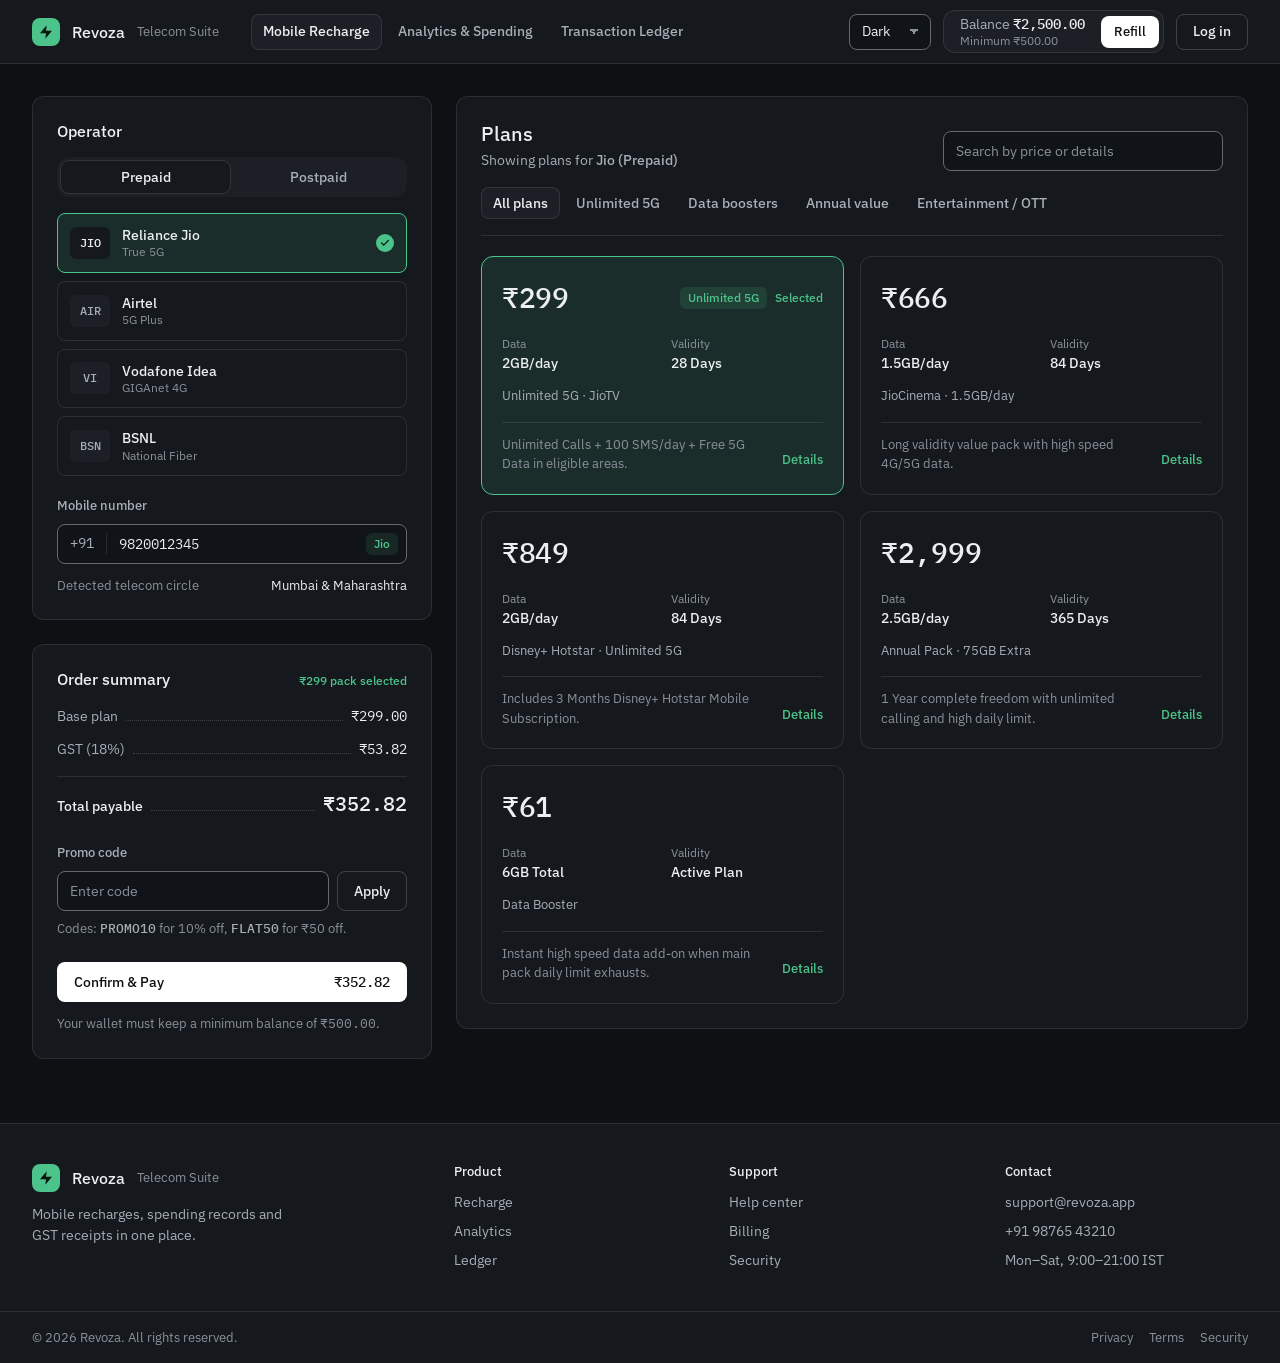
==== commit 4cf38d49: "Update code" ====
--- a/index.html
+++ b/index.html
@@ -1,160 +1,80 @@
 <!DOCTYPE html>
 <html lang="en" data-theme="cool-dark">
-
 <head>
     <meta charset="UTF-8">
     <meta name="viewport" content="width=device-width, initial-scale=1.0">
-
-    <title>Revoza</title>
+    <title>Mobile recharge · Revoza</title>
     <link rel="icon" type="image/svg+xml" href="assets/favicon.svg">
     <link rel="apple-touch-icon" href="assets/favicon.svg">
-
+    <link rel="preconnect" href="https://fonts.googleapis.com">
+    <link rel="preconnect" href="https://fonts.gstatic.com" crossorigin>
+    <link rel="stylesheet" href="https://fonts.googleapis.com/css2?family=IBM+Plex+Mono:wght@400;500&amp;family=IBM+Plex+Sans:wght@400;500&amp;display=swap">
     <link rel="stylesheet" href="css/style.css">
+    <script>try{var t=localStorage.getItem('revoza-theme');if(t)document.documentElement.setAttribute('data-theme',t)}catch(e){}</script>
     <script defer src="Js/theme.js"></script>
 </head>
-
 <body>
-
-  
-
-    <header class="one">
-
-        <div class="two">
-            ⚡
-        </div>
-
-
-  
-        <span class="three">
-            Revoza
-        </span>
-
-
-
-        <span class="four">
-            Telecom Suite
-        </span>
-
-
-
-        <nav class="nav-box">
-
-            <button class="Mobile active">
-                📱 Mobile Recharge
-            </button>
-
-           <button class="Mobile" onclick="window.location.href='analytical.html'">
-           📊 Analytics &amp; Spending
-          </button>
-
-         <button class="Mobile" onclick="window.location.href='ledger.html'">
-          📜 Transaction Ledger
-         </button>
+    <header class="app-header">
+        <a class="brand" href="index.html" aria-label="Revoza home">
+            <span class="brand-mark"><svg class="icon" viewBox="0 0 24 24" aria-hidden="true"><polygon points="13 2 3 14 12 14 11 22 21 10 12 10 13 2"/></svg></span>
+            <span class="brand-name">Revoza</span>
+            <span class="brand-tag">Telecom Suite</span>
+        </a>
+
+        <nav class="app-nav" aria-label="Primary">
+            <a class="nav-item" href="index.html" aria-current="page">Mobile Recharge</a>
+            <a class="nav-item" href="analytical.html">Analytics &amp; Spending</a>
+            <a class="nav-item" href="ledger.html">Transaction Ledger</a>
         </nav>
 
-
-
-        <div class="right-section">
-
-
-    
-
+        <div class="header-actions">
             <div class="theme">
-
-                <select aria-label="Choose color theme">
-                    <option value="cool-gray">🔘 Cool Gray</option>
-                    <option value="cool-dark">🌙 Cool Dark</option>
-                    <option value="soft-white">⚪ Soft White</option>
-                    <option value="warm-cream">🌾 Warm Cream</option>
-                    <option value="soft-sage">🌿 Soft Sage</option>
+                <select aria-label="Color theme">
+                    <option value="cool-dark">Dark</option>
+                    <option value="soft-white">Light</option>
+                    <option value="cool-gray">Gray</option>
+                    <option value="warm-cream">Paper</option>
+                    <option value="soft-sage">Sage</option>
                 </select>
-
-            </div>
-
-
-
+            </div>
 
             <div class="wallet">
-
                 <div class="balance-info">
-
-                    <strong>
-                        Balance: <span id="display-wallet-bal">₹2,500.00</span>
-                    </strong>
-
-                    <small>
-                        Min Bal: ₹500.00
-                    </small>
-
-                </div>
-    
-                <button type="button" onclick="openRefillModal()">
-                + Refill
-                </button>  
-
-            </div>
-
-
-         
+                    <strong><span class="balance-label">Balance</span> <span class="num" id="display-wallet-bal">₹2,500.00</span></strong>
+                    <small>Minimum ₹500.00</small>
+                </div>
+                <button type="button" class="btn-primary btn-sm" onclick="openRefillModal()">Refill</button>
+            </div>
 
             <div class="user-dropdown-container">
-
                 <button
+                    type="button"
                     onclick="handleAuthButtonClick()"
                     class="avatar-button"
                     id="avatar-btn"
-                    aria-label="Open login page or show signed-in status"
                     aria-expanded="false"
-                    aria-controls="user-menu">
+                    aria-controls="user-menu"
+                    aria-label="Open login page or show signed-in status">
                     Log in
                 </button>
-
                 <div id="user-menu" class="dropdown-menu login-menu" aria-label="Login form">
                     <div class="login-heading">
-                        <span class="login-eyebrow" id="auth-eyebrow">WELCOME TO REVOZA</span>
                         <h2 id="auth-title">Sign in to your account</h2>
                         <p id="auth-description">Manage your wallet and recharges in one place.</p>
                     </div>
-
                     <form class="login-form" onsubmit="handleAuthSubmit(event)" novalidate>
                         <div id="signup-name-field" class="auth-conditional hidden">
                             <label for="signup-name">Full name</label>
-                            <input
-                                type="text"
-                                id="signup-name"
-                                name="name"
-                                autocomplete="name"
-                                placeholder="Your name"
-                                aria-describedby="signup-name-error"
-                                oninput="updateAuthFeedback(true)">
+                            <input type="text" id="signup-name" name="name" autocomplete="name" placeholder="Your name" aria-describedby="signup-name-error" oninput="updateAuthFeedback(true)">
                             <p id="signup-name-error" class="auth-field-error hidden" aria-live="polite"></p>
                         </div>
-
                         <label for="login-email">Email address</label>
-                        <input
-                            type="email"
-                            id="login-email"
-                            name="email"
-                            autocomplete="username"
-                            placeholder="you@example.com"
-                            aria-describedby="auth-email-error"
-                            oninput="updateAuthFeedback(true)"
-                            required>
+                        <input type="email" id="login-email" name="email" autocomplete="username" placeholder="you@example.com" aria-describedby="auth-email-error" oninput="updateAuthFeedback(true)" required>
                         <p id="auth-email-error" class="auth-field-error hidden" aria-live="polite"></p>
-
                         <label for="login-password">Password</label>
-                        <input
-                            type="password"
-                            id="login-password"
-                            name="password"
-                            autocomplete="current-password"
-                            placeholder="Enter your password"
-                            aria-describedby="password-rules auth-password-error auth-message"
-                            oninput="updatePasswordRules(); updateAuthFeedback(true)"
-                            required>
-
+                        <input type="password" id="login-password" name="password" autocomplete="current-password" placeholder="Enter your password" aria-describedby="password-rules auth-password-error auth-message" oninput="updatePasswordRules(); updateAuthFeedback(true)" required>
                         <div id="password-rules" class="password-rules hidden" aria-live="polite">
-                            <span class="password-rules-title">Password must have:</span>
+                            <span class="password-rules-title">Password must have</span>
                             <span data-password-rule="length">At least 8 characters</span>
                             <span data-password-rule="uppercase">One uppercase letter (A-Z)</span>
                             <span data-password-rule="lowercase">One lowercase letter (a-z)</span>
@@ -162,37 +82,25 @@
                             <span data-password-rule="special">One special character (!@#$...)</span>
                         </div>
                         <p id="auth-password-error" class="auth-field-error hidden" aria-live="polite"></p>
-
                         <div id="signup-confirm-field" class="auth-conditional hidden">
                             <label for="signup-confirm-password">Confirm password</label>
-                            <input
-                                type="password"
-                                id="signup-confirm-password"
-                                name="confirm-password"
-                                autocomplete="new-password"
-                                placeholder="Re-enter your password"
-                                aria-describedby="signup-confirm-error"
-                                oninput="updateAuthFeedback(true)">
+                            <input type="password" id="signup-confirm-password" name="confirm-password" autocomplete="new-password" placeholder="Re-enter your password" aria-describedby="signup-confirm-error" oninput="updateAuthFeedback(true)">
                             <p id="signup-confirm-error" class="auth-field-error hidden" aria-live="polite"></p>
                         </div>
-
                         <div id="login-options" class="login-options">
                             <label class="remember-option">
                                 <input type="checkbox" name="remember">
                                 <span>Remember me</span>
                             </label>
-                            <button type="button" class="forgot-password" onclick="showToast('Password reset requires a connected account service.', 'ℹ️')">
-                                Forgot password?
-                            </button>
+                            <button type="button" class="forgot-password" onclick="showToast('Password reset requires a connected account service.', 'info')">Forgot password?</button>
                         </div>
-
                         <p id="auth-message" class="auth-message hidden" role="alert"></p>
                         <button type="submit" id="auth-submit" class="login-submit">Sign in</button>
                         <p class="auth-switch">
                             <span id="auth-switch-prompt">New to Revoza?</span>
                             <button type="button" id="auth-switch-button" onclick="setAuthMode('signup')">Create an account</button>
                         </p>
-                        <p class="login-note">Demo only — accounts are saved in this browser and are not secure or available on other devices.</p>
+                        <p class="login-note">Demo only. Accounts are saved in this browser and are not secure or available on other devices.</p>
                     </form>
                     <div id="auth-session" class="auth-session hidden">
                         <h3 id="auth-session-name"></h3>
@@ -200,700 +108,236 @@
                         <button type="button" class="auth-logout" onclick="logOut()">Log out</button>
                     </div>
                 </div>
-
-            </div>
-
+            </div>
         </div>
-
     </header>
 
-   
-
-<div class="recharge-layout">
-
-    
-
-    <div class="left-column">
-
-       
-
-        <div class="select-operator">
-
-            <span>📱 Select Operator</span>
-
-            <div class="pp-sidebar">
-
-                <button
-                    onclick="setSimType('prepaid')"
-                    id="type-prepaid"
-                    class="toggle-btn active">
-                    Prepaid
+    <main class="page recharge-layout">
+        <div class="left-column">
+            <section class="card" aria-labelledby="operator-heading">
+                <div class="card-title-row">
+                    <h2 class="card-title" id="operator-heading">Operator</h2>
+                </div>
+
+                <div class="segmented" role="group" aria-label="Connection type">
+                    <button type="button" onclick="setSimType('prepaid', true)" id="type-prepaid" class="toggle-btn active" aria-pressed="true">Prepaid</button>
+                    <button type="button" onclick="setSimType('postpaid', true)" id="type-postpaid" class="toggle-btn" aria-pressed="false">Postpaid</button>
+                </div>
+
+                <div class="operator-list" role="group" aria-label="Operator">
+                    <button type="button" class="operator-card" id="op-card-Jio" onclick="chooseOperator('Jio')" aria-pressed="false">
+                        <span class="operator-code">JIO</span>
+                        <span class="operator-text"><strong>Reliance Jio</strong><small>True 5G</small></span>
+                        <span id="op-check-Jio" class="op-check" aria-hidden="true"></span>
+                    </button>
+                    <button type="button" class="operator-card" id="op-card-Airtel" onclick="chooseOperator('Airtel')" aria-pressed="false">
+                        <span class="operator-code">AIR</span>
+                        <span class="operator-text"><strong>Airtel</strong><small>5G Plus</small></span>
+                        <span id="op-check-Airtel" class="op-check" aria-hidden="true"></span>
+                    </button>
+                    <button type="button" class="operator-card" id="op-card-Vi" onclick="chooseOperator('Vi')" aria-pressed="false">
+                        <span class="operator-code">VI</span>
+                        <span class="operator-text"><strong>Vodafone Idea</strong><small>GIGAnet 4G</small></span>
+                        <span id="op-check-Vi" class="op-check" aria-hidden="true"></span>
+                    </button>
+                    <button type="button" class="operator-card" id="op-card-BSNL" onclick="chooseOperator('BSNL')" aria-pressed="false">
+                        <span class="operator-code">BSN</span>
+                        <span class="operator-text"><strong>BSNL</strong><small>National Fiber</small></span>
+                        <span id="op-check-BSNL" class="op-check" aria-hidden="true"></span>
+                    </button>
+                </div>
+
+                <div class="phone-field-group">
+                    <label class="field-label" for="input-phone-num">Mobile number</label>
+                    <div class="phone-input-wrap">
+                        <span class="prefix-tag">+91</span>
+                        <input type="tel" id="input-phone-num" class="phone-input" maxlength="18" placeholder="10-digit or +91 mobile number" value="9820012345" oninput="handlePhoneTyping()">
+                        <span class="auto-detect-pill"><span id="detected-op-badge" class="badge badge-brand">Jio</span></span>
+                    </div>
+                    <p class="circle-bar">
+                        <span class="circle-text">Detected telecom circle</span>
+                        <span id="detected-circle-text" class="circle-val">Mumbai &amp; Maharashtra</span>
+                    </p>
+                </div>
+            </section>
+
+            <section class="card" aria-labelledby="summary-heading">
+                <div class="card-title-row">
+                    <h2 class="card-title" id="summary-heading">Order summary</h2>
+                    <span id="summary-pack-badge" class="chip-selected">₹299 pack selected</span>
+                </div>
+
+                <div class="summary-rows">
+                    <div class="leader-row">
+                        <span id="summary-base-label">Base plan</span>
+                        <span id="summary-base-val">₹299.00</span>
+                    </div>
+                    <div class="leader-row">
+                        <span>GST (18%)</span>
+                        <span id="summary-gst-val">₹53.82</span>
+                    </div>
+                    <div id="promo-discount-row" class="leader-row hidden">
+                        <span>Promo discount</span>
+                        <span id="summary-discount-val">-₹0.00</span>
+                    </div>
+                    <div class="leader-row leader-row--total">
+                        <span>Total payable</span>
+                        <span id="summary-total-val">₹352.82</span>
+                    </div>
+                </div>
+
+                <div class="coupon-box">
+                    <label class="field-label" for="coupon-input">Promo code</label>
+                    <div class="coupon-row">
+                        <input type="text" id="coupon-input" placeholder="Enter code" autocomplete="off">
+                        <button type="button" onclick="applyCoupon()" class="btn-secondary">Apply</button>
+                    </div>
+                    <p class="coupon-hints">Codes: <strong>PROMO10</strong> for 10% off, <strong>FLAT50</strong> for ₹50 off.</p>
+                </div>
+
+                <button type="button" id="pay-button" onclick="processCheckout()" class="btn-primary btn-block">
+                    <span id="pay-button-text">Confirm &amp; Pay</span>
+                    <span class="num" id="pay-button-amount">₹352.82</span>
                 </button>
-
-                <button
-                    onclick="setSimType('postpaid')"
-                    id="type-postpaid"
-                    class="toggle-btn">
-                    Postpaid
-                </button>
-
-            </div>
-
-
-        
-
-            <div class="button-one">
-
-                <button
-                    onclick="chooseOperator('Jio')"
-                    id="op-card-Jio">
-
-                    <div class="logo-selector">
-                        JIO
-                    </div>
-
-                    <strong>Reliance Jio</strong>
-                    <br>
-
-                    <small>True 5G</small>
-
-                    <span
-                        id="op-check-Jio"
-                        class="selected-indicator">
-                        ✓
-                    </span>
-
-                </button>
-
-            </div>
-
-
-
-            <div class="button-two">
-
-                <button
-                    onclick="chooseOperator('Airtel')"
-                    id="op-card-Airtel">
-
-                    <div class="logo-selector">
-                        AIR
-                    </div>
-
-                    <strong>Airtel</strong>
-                    <br>
-
-                    <small>5G Plus</small>
-
-                    <span
-                        id="op-check-Airtel"
-                        class="selected-indicator">
-                        ✓
-                    </span>
-
-                </button>
-
-            </div>
-
-
-        
-
-            <div class="button-three">
-
-                <button
-                    onclick="chooseOperator('Vi')"
-                    id="op-card-Vi">
-
-                    <div class="logo-selector">
-                        VI
-                    </div>
-
-                    <strong>Vodafone Idea</strong>
-                    <br>
-
-                    <small>GIGAnet 4G</small>
-
-                    <span
-                        id="op-check-Vi"
-                        class="selected-indicator">
-                        ✓
-                    </span>
-
-                </button>
-
-            </div>
-
-
-
-            <div class="button-four">
-
-                <button
-                    onclick="chooseOperator('BSNL')"
-                    id="op-card-BSNL">
-
-                    <div class="logo-selector">
-                        BSN
-                    </div>
-
-                    <strong>BSNL</strong>
-                    <br>
-
-                    <small>National Fiber</small>
-
-                    <span
-                        id="op-check-BSNL"
-                        class="selected-indicator">
-                        ✓
-                    </span>
-
-                </button>
-
-            </div>
-
-
-         
-
-            <div class="phone-field-group">
-
-                <label class="field-label">
-                    Mobile Phone Number
-                </label>
-
-                <div class="phone-input-wrap">
-
-                    <div class="prefix-tag">
-                        +91
-                    </div>
-
-                    <input
-                        type="tel"
-                        id="input-phone-num"
-                        maxlength="18"
-                        placeholder="10-digit or +91 mobile number"
-                        value="9820012345"
-                        oninput="handlePhoneTyping()"
-                        class="input-field phone-input">
-
-                    <div class="auto-detect-pill">
-
-                        <span
-                            id="detected-op-badge"
-                            class="badge badge-brand">
-                            Jio
-                        </span>
-
-                </div>
-
-            </div>
-
-
-         
-
-            <div class="pill-wrapper circle-bar">
-
-                <span class="circle-text">
-                    Detected Telecom Circle:
-                </span>
-
-                <span
-                    id="detected-circle-text"
-                    class="circle-val">
-                    Mumbai & Maharashtra
-                </span>
-
-            </div>
-
+                <p class="minimum-balance">Your wallet must keep a minimum balance of <span class="num">₹500.00</span>.</p>
+            </section>
         </div>
 
+        <section class="card" aria-labelledby="catalog-heading">
+            <div class="catalog-top">
+                <div>
+                    <h2 class="catalog-heading" id="catalog-heading">Plans</h2>
+                    <p class="catalog-sub">Showing plans for <strong id="catalog-op-label">Reliance Jio (Prepaid)</strong></p>
+                </div>
+                <div class="search-filter-row">
+                    <input type="text" id="plan-search-input" oninput="filterPlans()" placeholder="Search by price or details" aria-label="Search plans">
+                </div>
+            </div>
+
+            <div class="category-tab-bar" id="category-tabs">
+                <button type="button" onclick="switchCategory('all', this)" class="cat-tab active">All plans</button>
+                <button type="button" onclick="switchCategory('5g', this)" class="cat-tab inactive">Unlimited 5G</button>
+                <button type="button" onclick="switchCategory('data', this)" class="cat-tab inactive">Data boosters</button>
+                <button type="button" onclick="switchCategory('annual', this)" class="cat-tab inactive">Annual value</button>
+                <button type="button" onclick="switchCategory('ott', this)" class="cat-tab inactive">Entertainment / OTT</button>
+            </div>
+
+            <div id="plans-scroll-grid" class="plans-scroll-grid"></div>
+        </section>
+    </main>
+
+    <div id="modal-plan-details" class="modal-overlay hidden">
+        <section class="modal-box plan-details-box" role="dialog" aria-modal="true" aria-labelledby="modal-plan-price">
+            <button type="button" class="modal-close" aria-label="Close plan details" onclick="closeModals()">&times;</button>
+            <h2 id="modal-plan-price">Plan details</h2>
+            <div id="modal-plan-body"></div>
+            <button type="button" class="btn-primary" onclick="closeModals()">Close</button>
+        </section>
+    </div>
+
+    <div id="modal-refill" class="modal-overlay hidden">
+        <section class="modal-box" role="dialog" aria-modal="true" aria-labelledby="refill-title">
+            <button type="button" class="modal-close" aria-label="Close" onclick="closeModals()">&times;</button>
+            <h2 id="refill-title">Add funds to wallet</h2>
+            <div>
+                <label for="refill-amount-input">Amount (₹)</label>
+                <input type="number" id="refill-amount-input" value="1000" min="500">
+                <p class="hint">Minimum refill is ₹500.</p>
+            </div>
+            <div class="refill-quick-buttons">
+                <button type="button" class="btn-secondary btn-sm" onclick="setRefillQuick(500)">₹500</button>
+                <button type="button" class="btn-secondary btn-sm" onclick="setRefillQuick(1000)">₹1,000</button>
+                <button type="button" class="btn-secondary btn-sm" onclick="setRefillQuick(2000)">₹2,000</button>
+            </div>
+            <button type="button" class="btn-primary" onclick="executeWalletRefill()">Add funds</button>
+        </section>
+    </div>
+
+    <div id="modal-recharge-confirmation" class="modal-overlay hidden">
+        <section class="modal-box" role="dialog" aria-modal="true" aria-labelledby="recharge-confirm-title">
+            <h2 id="recharge-confirm-title">Confirm recharge</h2>
+            <p id="recharge-confirmation-message"></p>
+            <div class="receipt-actions">
+                <button type="button" id="confirm-recharge-yes" class="btn-primary" onclick="confirmRecharge()">Pay now</button>
+                <button type="button" id="confirm-recharge-no" class="btn-secondary" onclick="cancelRechargeConfirmation()">Cancel</button>
+            </div>
+        </section>
+    </div>
+
+    <div id="modal-receipt" class="modal-overlay hidden">
+        <section class="modal-box receipt-box" role="dialog" aria-modal="true" aria-labelledby="rcpt-title">
+            <button type="button" class="modal-close" aria-label="Close receipt" onclick="closeModals()">&times;</button>
+            <h2 id="rcpt-title">Revoza — Tax Invoice</h2>
+            <p id="rcpt-simulation-note" class="receipt-note hidden"></p>
+            <div class="receipt-rows">
+                <div class="leader-row"><span>Transaction ID</span><span id="rcpt-id"></span></div>
+                <div class="leader-row"><span>Date &amp; time</span><span id="rcpt-date"></span></div>
+                <div class="leader-row"><span id="rcpt-phone-label">Mobile number</span><span id="rcpt-phone"></span></div>
+                <div class="leader-row"><span id="rcpt-op-label">Operator / type</span><span id="rcpt-op"></span></div>
+                <hr class="receipt-rule">
+                <div class="leader-row"><span id="rcpt-base-label">Base plan price</span><span id="rcpt-base"></span></div>
+                <div id="rcpt-gst-row" class="leader-row"><span id="rcpt-gst-label">GST (18%)</span><span id="rcpt-gst"></span></div>
+                <div class="leader-row leader-row--total"><span id="rcpt-total-label">Total paid</span><span id="rcpt-total"></span></div>
+            </div>
+            <div class="receipt-actions">
+                <button type="button" class="btn-primary" onclick="printReceipt()">Print receipt / save PDF</button>
+                <button type="button" class="btn-secondary" onclick="closeModals()">Close</button>
+            </div>
+        </section>
+    </div>
+
+    <div id="toast-shelf" class="toast-shelf" aria-live="polite" aria-atomic="true"></div>
+
+    <footer class="site-footer">
+        <div class="footer-shell">
+            <div class="footer-brand">
+                <div class="footer-brand-row">
+                    <span class="brand-mark"><svg class="icon" viewBox="0 0 24 24" aria-hidden="true"><polygon points="13 2 3 14 12 14 11 22 21 10 12 10 13 2"/></svg></span>
+                    <span class="brand-name">Revoza</span>
+                    <span class="brand-tag">Telecom Suite</span>
+                </div>
+                <p>Mobile recharges, spending records and GST receipts in one place.</p>
+            </div>
+
+            <div class="footer-column">
+                <h4>Product</h4>
+                <ul class="footer-links">
+                    <li><a href="index.html">Recharge</a></li>
+                    <li><a href="analytical.html">Analytics</a></li>
+                    <li><a href="ledger.html">Ledger</a></li>
+                </ul>
+            </div>
+
+            <div class="footer-column">
+                <h4>Support</h4>
+                <ul class="footer-links">
+                    <li>Help center</li>
+                    <li>Billing</li>
+                    <li>Security</li>
+                </ul>
+            </div>
+
+            <div class="footer-column">
+                <h4>Contact</h4>
+                <div class="footer-contact">
+                    <p>support@revoza.app</p>
+                    <p>+91 98765 43210</p>
+                    <p>Mon–Sat, 9:00–21:00 IST</p>
+                </div>
+            </div>
         </div>
 
-     
-
-        <div class="card">
-
-            <h3 class="summary-title">
-
-                <span>
-                    🧾 ORDER & TAX SUMMARY
-                </span>
-
-                <span id="summary-pack-badge" class="selected-indicator">
-                    ✓ ₹299 Pack Selected
-                </span>
-
-            </h3>
-
-
-            <div class="summary-item">
-
-                <span
-                    id="summary-base-label"
-                    class="summary-item-label">
-
-                    Selected Base Plan
-
-                </span>
-
-                <span
-                    id="summary-base-val"
-                    class="summary-item-val">
-
-                    ₹299.00
-
-                </span>
-
-            </div>
-
-
-            <div class="summary-item">
-
-                <span class="summary-item-label">
-
-                    Govt. Telecom GST (18%)
-
-                </span>
-
-                <span
-                    id="summary-gst-val"
-                    class="summary-item-val">
-
-                    ₹53.82
-
-                </span>
-
-            </div>
-
-
-            <div
-                id="promo-discount-row"
-                class="hidden summary-item">
-
-                <span>
-                    Promo Discount
-                </span>
-
-                <span id="summary-discount-val">
-                    -₹0.00
-                </span>
-
-            </div>
-
-
-            <div class="summary-total">
-
-                <span class="total-text">
-                    Total Payable
-                </span>
-
-                <span
-                    id="summary-total-val"
-                    class="total-num">
-
-                    ₹352.82
-
-                </span>
-
-            </div>
-
-
-
-            <div class="coupon-box">
-
-                <label class="field-label">
-                    Apply Promo / Coupon Code
-                </label>
-
-                <div class="coupon-row">
-
-                    <input
-                        type="text"
-                        id="coupon-input"
-                        placeholder="PROMO10, FLAT50"
-                        class="input-field coupon-input">
-
-                    <button
-                        onclick="applyCoupon()"
-                        class="btn-secondary">
-
-                        Apply
-
-                    </button>
-
-                </div>
-
-
-                <p class="coupon-hints">
-
-                    Try:
-                    <strong>PROMO10</strong>
-                    (10% OFF),
-
-                    <strong>FLAT50</strong>
-                    (₹50 OFF)
-
-                </p>
-
-            </div>
-
-
- 
-
-        <button
-         type="button"
-         id="pay-button"
-         onclick="processCheckout()"
-         class="btn-primary"
-         style="width: 100%; justify-content: space-between; padding: 0.875rem 1.25rem;">
-
-        <span id="pay-button-text">
-        Confirm & Pay Now
-        </span>
-
-         <span id="pay-button-amount">
-          ₹352.82
-          </span>
-
-         </button>
-
-            <p class="minimum-balance">
-
-                🛡️ Minimum wallet balance requirement:
-
-                <strong>
-                    ₹500.00
-                </strong>
-
-            </p>
-
+        <div class="footer-bottom">
+            <span>© 2026 Revoza. All rights reserved.</span>
+            <div class="footer-legal">
+                <span>Privacy</span>
+                <span>Terms</span>
+                <span>Security</span>
+            </div>
         </div>
-
-    </div>
-   
-
-
-
-    <div class="catlog-panel">
-
-        <div class="card">
-
-           
-
-            <div class="catlog-top">
-
-                <div>
-
-                    <h2 class="catlog-heading">
-                        Recharge Plans Catalog
-                    </h2>
-
-                    <p class="catlog-sub">
-
-                        Showing plans for
-
-                        <strong id="catalog-op-label">
-                            Reliance Jio (Prepaid)
-                        </strong>
-
-                    </p>
-
-                </div>
-
-
-               
-
-                <div class="search-filter-row">
-
-                    <input
-                        type="text"
-                        id="plan-search-input"
-                        oninput="filterPlans()"
-                        placeholder="Search data, price, validity..."
-                        class="input-field">
-
-                </div>
-
-            </div>
-
-
-   
-
-            <div
-                class="category-tab-bar"
-                id="category-tabs">
-
-                <button
-                    onclick="switchCategory('all', this)"
-                    class="cat-tab active">
-
-                    All Plans
-
-                </button>
-
-
-                <button
-                    onclick="switchCategory('5g', this)"
-                    class="cat-tab inactive">
-
-                    Unlimited 5G
-
-                </button>
-
-
-                <button
-                    onclick="switchCategory('data', this)"
-                    class="cat-tab inactive">
-
-                    Data Boosters
-
-                </button>
-
-
-                <button
-                    onclick="switchCategory('annual', this)"
-                    class="cat-tab inactive">
-
-                    Annual Value
-
-                </button>
-
-
-                <button
-                    onclick="switchCategory('ott', this)"
-                    class="cat-tab inactive">
-
-                    Entertainment / OTT
-
-                </button>
-
-            </div>
-
-
-        
-
-            <div
-                id="plans-scroll-grid"
-                class="plans-scroll-grid">
-
-               
-
-            </div>
-
-        </div>
-
-    </div>
-
-    </div>
-
-<div id="modal-plan-details" class="modal-overlay hidden">
-
-    <section class="modal-box plan-details-box" role="dialog" aria-modal="true" aria-labelledby="modal-plan-price">
-
-        <button type="button"
-                class="modal-close"
-                aria-label="Close plan details"
-                onclick="closeModals()">
-            &times;
-        </button>
-
-        <h2 id="modal-plan-price">Plan Details</h2>
-
-        <div id="modal-plan-body"></div>
-
-        <button type="button"
-                class="btn-primary"
-                onclick="closeModals()">
-            Close
-        </button>
-
-    </section>
-
-</div>
-
-
-
-<div id="modal-refill" class="modal-overlay hidden">
-
-    <div class="modal-box">
-
-        <button type="button"
-                class="modal-close"
-                onclick="closeModals()">
-            &times;
-        </button>
-
-        <h2>Refill PulsePay Wallet</h2>
-
-        <label for="refill-amount-input">
-            Enter Refill Amount (₹)
-        </label>
-
-        <input
-            type="number"
-            id="refill-amount-input"
-            class="input-field"
-            value="1000"
-            min="500">
-
-        <p>⚠️ Minimum wallet refill amount is ₹500.</p>
-
-        <div class="refill-quick-buttons">
-
-            <button type="button" onclick="setRefillQuick(500)">
-                + ₹500
-            </button>
-
-            <button type="button" onclick="setRefillQuick(1000)">
-                + ₹1000
-            </button>
-
-            <button type="button" onclick="setRefillQuick(2000)">
-                + ₹2000
-            </button>
-
-        </div>
-
-        <button type="button"
-                class="btn-primary"
-                onclick="executeWalletRefill()">
-            Add Funds to Wallet
-        </button>
-
-    </div>
-</div>
-
-
-<!-- Recharge confirmation (this was missing, which is why the pay button did nothing) -->
-<div id="modal-recharge-confirmation" class="modal-overlay hidden">
-
-    <div class="modal-box" role="dialog" aria-modal="true" aria-labelledby="recharge-confirm-title">
-
-        <h2 id="recharge-confirm-title">Confirm Recharge</h2>
-
-        <p id="recharge-confirmation-message"></p>
-
-        <div class="receipt-actions">
-            <button type="button"
-                    id="confirm-recharge-yes"
-                    class="btn-primary"
-                    onclick="confirmRecharge()">
-                Yes, Pay Now
-            </button>
-
-            <button type="button"
-                    id="confirm-recharge-no"
-                    class="btn-secondary"
-                    onclick="cancelRechargeConfirmation()">
-                Cancel
-            </button>
-        </div>
-
-    </div>
-</div>
-
-
-<div id="modal-receipt" class="modal-overlay hidden">
-
-    <div class="modal-box receipt-box">
-
-        <button type="button"
-                class="modal-close"
-                onclick="closeModals()">
-            &times;
-        </button>
-
-        <h2 id="rcpt-title">Revoza — Tax Invoice</h2>
-
-        <p id="rcpt-simulation-note" class="hidden"></p>
-
-        <p>Transaction ID: <strong id="rcpt-id"></strong></p>
-
-        <p>Date & Time: <strong id="rcpt-date"></strong></p>
-
-        <p><span id="rcpt-phone-label">Mobile Number:</span> <strong id="rcpt-phone"></strong></p>
-
-        <p><span id="rcpt-op-label">Operator / Type:</span> <strong id="rcpt-op"></strong></p>
-
-        <hr>
-
-        <p><span id="rcpt-base-label">Base Plan Price:</span> <strong id="rcpt-base"></strong></p>
-
-        <p id="rcpt-gst-row"><span id="rcpt-gst-label">GST (18%):</span> <strong id="rcpt-gst"></strong></p>
-
-        <p><span id="rcpt-total-label">Total Paid:</span> <strong id="rcpt-total"></strong></p>
-
-        <div class="receipt-actions">
-            <button type="button"
-                    class="btn-primary"
-                    onclick="printReceipt()">
-                🖨️ Print Receipt / Save PDF
-            </button>
-
-            <button type="button"
-                    class="btn-secondary"
-                    onclick="closeModals()">
-                Close
-            </button>
-        </div>
-
-    </div>
-</div>
-
-
-<!-- ========== TOAST NOTIFICATIONS ========== -->
-<div id="toast-shelf"></div>
-
-<footer class="site-footer">
-    <div class="footer-shell">
-        <div class="footer-brand">
-            <div class="footer-logo">⚡</div>
-            <div class="footer-brand-copy">
-                <div class="footer-brand-row">
-                    <span class="footer-name">Revoza</span>
-                    <span class="footer-tag">Telecom Suite</span>
-                </div>
-                <p>Smart mobile recharges, clearer spending insights, and receipts that stay easy to trust.</p>
-            </div>
-        </div>
-
-        <div class="footer-column">
-            <h4>Company</h4>
-            <ul class="footer-links">
-                <li><a href="index.html">Recharge</a></li>
-                <li><a href="analytical.html">Insights</a></li>
-                <li><a href="ledger.html">Ledger</a></li>
-            </ul>
-        </div>
-
-        <div class="footer-column">
-            <h4>Support</h4>
-            <ul class="footer-links">
-                <li><span>Help Center</span></li>
-                <li><span>Billing</span></li>
-                <li><span>Security</span></li>
-            </ul>
-        </div>
-
-        <div class="footer-column footer-contact">
-            <h4>Contact</h4>
-            <p>support@revoza.app</p>
-            <p>+91 12340001234</p>
-            <p>Mon–Sat · 9:00 to 21:00 IST</p>
-        </div>
-    </div>
-
-    <div class="footer-bottom">
-        <span>© 2026 Revoza. All rights reserved.</span>
-        <div class="footer-legal">
-            <span>Privacy</span>
-            <span>Terms</span>
-            <span>Security</span>
-        </div>
-    </div>
-</footer>
-
-
-   <script src="./Js/form-validation.js"></script>
-   <script src="./Js/script.js"></script>
-
+    </footer>
+
+    <script src="./Js/form-validation.js"></script>
+    <script src="./Js/script.js"></script>
 </body>
-
-</html>+</html>
--- a/css/style.css
+++ b/css/style.css
@@ -1,3076 +1,1818 @@
-* {
+/* ==========================================================================
+   Revoza — design system
+   1. Tokens        2. Themes       3. Base         4. Components
+   5. Layout        6. Pages        7. Responsive   8. Motion & print
+   Every colour, space, radius and duration below comes from a token.
+   ========================================================================== */
+
+/* 1. Tokens ---------------------------------------------------------------- */
+:root {
+    /* Space: 4px grid */
+    --space-1: 4px;
+    --space-2: 8px;
+    --space-3: 12px;
+    --space-4: 16px;
+    --space-5: 20px;
+    --space-6: 24px;
+    --space-8: 32px;
+    --space-10: 40px;
+    --space-12: 48px;
+    --space-16: 64px;
+
+    /* Radius: controls < cards < panels (inner radius = outer − padding) */
+    --radius-sm: 6px;
+    --radius-control: 8px;
+    --radius-card: 12px;
+    --radius-panel: 16px;
+
+    /* Type */
+    --font-sans: "IBM Plex Sans", system-ui, -apple-system, "Segoe UI", Roboto, sans-serif;
+    --font-mono: "IBM Plex Mono", ui-monospace, "SF Mono", Menlo, Consolas, monospace;
+    --text-xs: 0.75rem;
+    --text-sm: 0.8125rem;
+    --text-base: 0.875rem;
+    --text-md: 1rem;
+    --text-lg: 1.25rem;
+    --text-xl: 1.75rem;
+    --text-2xl: 2.25rem;
+    --weight-regular: 400;
+    --weight-medium: 500;
+
+    /* Motion */
+    --ease: cubic-bezier(0.2, 0, 0, 1);
+    --duration-fast: 120ms;
+    --duration-base: 200ms;
+
+    /* Layout */
+    --header-height: 64px;
+    --page-max: 1280px;
+    --page-gutter: clamp(16px, 3vw, 32px);
+
+    /* Icons */
+    --icon-check: url("data:image/svg+xml,%3Csvg xmlns='http://www.w3.org/2000/svg' viewBox='0 0 24 24' fill='none' stroke='black' stroke-width='3' stroke-linecap='round' stroke-linejoin='round'%3E%3Cpolyline points='20 6 9 17 4 12'/%3E%3C/svg%3E");
+}
+
+/* 2. Themes ----------------------------------------------------------------
+   Semantic tokens only. A theme re-maps these; components never change.
+   Default (no data-theme) is the dark theme.                                */
+:root,
+[data-theme="cool-dark"] {
+    color-scheme: dark;
+    --bg: #0e1013;
+    --surface: #15181c;
+    --surface-2: #1c2026;
+    --field: #101317;
+    --border: rgba(236, 238, 241, 0.1);
+    --border-strong: rgba(236, 238, 241, 0.2);
+    --control-border: #66686c;
+    --text: #eceef1;
+    --text-2: #a7aeb8;
+    --text-3: #8a919c;
+    --accent: #4cc38a;
+    --accent-hover: #66d19b;
+    --on-accent: #08170f;
+    --btn-bg: #ffffff;
+    --btn-bg-hover: #dfe3e8;
+    --btn-fg: #0e1013;
+    --accent-soft: rgba(76, 195, 138, 0.12);
+    --success: #4cc38a;
+    --warning: #e0b052;
+    --danger: #f2928a;
+    --danger-solid: #c2352d;
+    --on-danger: #ffffff;
+    --overlay: rgba(6, 8, 10, 0.68);
+    --shadow-overlay: 0 24px 56px rgba(0, 0, 0, 0.5);
+}
+
+[data-theme="soft-white"] {
+    color-scheme: light;
+    --bg: #f5f6f8;
+    --surface: #ffffff;
+    --surface-2: #eff1f4;
+    --field: #ffffff;
+    --border: rgba(20, 23, 27, 0.11);
+    --border-strong: rgba(20, 23, 27, 0.22);
+    --control-border: #919294;
+    --text: #14171b;
+    --text-2: #4b525c;
+    --text-3: #626b77;
+    --accent: #1d5fbf;
+    --accent-hover: #164b9a;
+    --on-accent: #ffffff;
+    --btn-bg: var(--accent);
+    --btn-bg-hover: var(--accent-hover);
+    --btn-fg: var(--on-accent);
+    --accent-soft: rgba(29, 95, 191, 0.09);
+    --success: #17684a;
+    --warning: #8a5a00;
+    --danger: #b3261e;
+    --danger-solid: #b3261e;
+    --on-danger: #ffffff;
+    --overlay: rgba(20, 23, 27, 0.45);
+    --shadow-overlay: 0 20px 48px rgba(20, 23, 27, 0.18);
+}
+
+[data-theme="cool-gray"] {
+    color-scheme: light;
+    --bg: #e6e9ee;
+    --surface: #f6f7f9;
+    --surface-2: #eaedf1;
+    --field: #ffffff;
+    --border: rgba(20, 28, 38, 0.12);
+    --border-strong: rgba(20, 28, 38, 0.24);
+    --control-border: #8a8c90;
+    --text: #141a21;
+    --text-2: #46505c;
+    --text-3: #5d6773;
+    --accent: #0e6a78;
+    --accent-hover: #0a5560;
+    --on-accent: #ffffff;
+    --btn-bg: var(--accent);
+    --btn-bg-hover: var(--accent-hover);
+    --btn-fg: var(--on-accent);
+    --accent-soft: rgba(14, 106, 120, 0.10);
+    --success: #17684a;
+    --warning: #85560a;
+    --danger: #b3261e;
+    --danger-solid: #b3261e;
+    --on-danger: #ffffff;
+    --overlay: rgba(20, 26, 33, 0.48);
+    --shadow-overlay: 0 20px 48px rgba(20, 26, 33, 0.2);
+}
+
+[data-theme="warm-cream"] {
+    color-scheme: light;
+    --bg: #f3f0e9;
+    --surface: #fbf9f4;
+    --surface-2: #f0ece3;
+    --field: #fffefb;
+    --border: rgba(38, 35, 31, 0.12);
+    --border-strong: rgba(38, 35, 31, 0.24);
+    --control-border: #908e8b;
+    --text: #26231f;
+    --text-2: #57514a;
+    --text-3: #6c665d;
+    --accent: #a2451c;
+    --accent-hover: #833714;
+    --on-accent: #ffffff;
+    --btn-bg: var(--accent);
+    --btn-bg-hover: var(--accent-hover);
+    --btn-fg: var(--on-accent);
+    --accent-soft: rgba(162, 69, 28, 0.10);
+    --success: #17684a;
+    --warning: #85560a;
+    --danger: #a82820;
+    --danger-solid: #a82820;
+    --on-danger: #ffffff;
+    --overlay: rgba(38, 35, 31, 0.45);
+    --shadow-overlay: 0 20px 48px rgba(38, 35, 31, 0.2);
+}
+
+[data-theme="soft-sage"] {
+    color-scheme: light;
+    --bg: #edf1ed;
+    --surface: #f8fbf8;
+    --surface-2: #e9efe9;
+    --field: #ffffff;
+    --border: rgba(23, 35, 27, 0.12);
+    --border-strong: rgba(23, 35, 27, 0.24);
+    --control-border: #898f8b;
+    --text: #17231b;
+    --text-2: #475649;
+    --text-3: #5b695e;
+    --accent: #2e6b3b;
+    --accent-hover: #235530;
+    --on-accent: #ffffff;
+    --btn-bg: var(--accent);
+    --btn-bg-hover: var(--accent-hover);
+    --btn-fg: var(--on-accent);
+    --accent-soft: rgba(46, 107, 59, 0.10);
+    --success: #17684a;
+    --warning: #85560a;
+    --danger: #b3261e;
+    --danger-solid: #b3261e;
+    --on-danger: #ffffff;
+    --overlay: rgba(23, 35, 27, 0.45);
+    --shadow-overlay: 0 20px 48px rgba(23, 35, 27, 0.2);
+}
+
+/* 3. Base ------------------------------------------------------------------ */
+*,
+*::before,
+*::after {
+    box-sizing: border-box;
+}
+
+html {
+    -webkit-text-size-adjust: 100%;
+    text-size-adjust: 100%;
+}
+
+body {
     margin: 0;
+    min-height: 100vh;
+    display: flex;
+    flex-direction: column;
+    background: var(--bg);
+    color: var(--text);
+    font-family: var(--font-sans);
+    font-size: var(--text-base);
+    line-height: 1.5;
+    -webkit-font-smoothing: antialiased;
+    -moz-osx-font-smoothing: grayscale;
+}
+
+h1, h2, h3, h4, p, ul, dl, dd {
+    margin: 0;
+}
+
+h1, h2, h3, h4 {
+    font-weight: var(--weight-medium);
+    line-height: 1.25;
+    text-wrap: balance;
+}
+
+ul {
     padding: 0;
-    box-sizing: border-box;
-}
-
-body {
-    background: #080e18;
-    color: #ffffff;
-    font-family: "Inter", Arial, Helvetica, sans-serif;
-    overflow-x: hidden;
-    min-height: 100vh;
-    display: flex;
-    flex-direction: column;
-}
-
-main,
-.cards-container,
-.ledger-page {
-    flex: 1;
-}
-
-.site-footer {
-    width: 100%;
-    align-self: stretch;
-    margin-top: 30px;
-    background: linear-gradient(145deg, var(--theme-header, #121a29), var(--theme-bg, #080e18));
-    border-top: 1px solid var(--theme-border, #293852);
-    box-shadow: 0 -18px 40px color-mix(in srgb, var(--theme-text, #f8fafc) 5%, transparent);
-    color: var(--theme-text, #f8fafc);
-    transition: background 180ms ease, border-color 180ms ease, color 180ms ease;
-}
-
-.footer-shell {
-    width: 100%;
-    max-width: 1320px;
-    margin: 0 auto;
-    padding: 52px clamp(20px, 4vw, 48px) 28px;
-    display: grid;
-    grid-template-columns: minmax(280px, 1.7fr) repeat(2, minmax(120px, 0.75fr)) minmax(210px, 1.1fr);
-    gap: 32px;
-}
-
-.footer-brand {
-    display: flex;
-    align-items: flex-start;
-    gap: 16px;
-}
-
-.footer-logo {
-    width: 48px;
-    height: 48px;
-    border-radius: 14px;
-    display: grid;
-    place-items: center;
-    font-size: 22px;
-    color: #ffffff;
-    background: linear-gradient(135deg, var(--theme-accent, #6366f1), var(--theme-accent-hover, #5558e8));
-    box-shadow: 0 12px 30px color-mix(in srgb, var(--theme-accent, #6366f1) 28%, transparent);
-}
-
-.footer-brand-copy {
-    max-width: 360px;
-}
-
-.footer-brand-row {
-    display: flex;
-    align-items: center;
-    gap: 10px;
-    flex-wrap: wrap;
-    margin-bottom: 10px;
-}
-
-.footer-name {
-    font-size: 22px;
-    font-weight: 800;
-    letter-spacing: -0.03em;
-    color: var(--theme-text, #f8fafc);
-}
-
-.footer-tag {
-    padding: 5px 8px;
-    border: 1px solid var(--theme-border, #293852);
-    border-radius: 999px;
-    background: var(--theme-accent-soft, #211e59);
-    color: var(--theme-accent, #6366f1);
-    font-size: 10px;
-    font-weight: 700;
-    letter-spacing: 0.12em;
-    text-transform: uppercase;
-}
-
-.footer-brand-copy p,
-.footer-column p,
-.footer-links a,
-.footer-links span {
-    color: var(--theme-muted, #a9b8d0);
-    font-size: 14px;
-    line-height: 1.7;
-}
-
-.footer-column h4 {
-    margin-bottom: 14px;
-    color: var(--theme-text, #f8fafc);
-    font-size: 13px;
-    font-weight: 700;
-    letter-spacing: 0.12em;
-    text-transform: uppercase;
-}
-
-.footer-links {
     list-style: none;
-    display: flex;
-    flex-direction: column;
-    gap: 10px;
-}
-
-.footer-links a {
+}
+
+a {
+    color: inherit;
     text-decoration: none;
-    transition: color 150ms ease;
-}
-
-.footer-links a:hover,
-.footer-legal a:hover {
-    color: var(--theme-accent, #6366f1);
-}
-
-.footer-contact {
-    display: flex;
-    flex-direction: column;
-    gap: 8px;
-}
-
-.footer-contact p {
-    margin: 0;
-}
-
-.footer-bottom {
-    width: 100%;
-    max-width: 1320px;
-    margin: 0 auto;
-    padding: 18px clamp(20px, 4vw, 48px) 28px;
-    border-top: 1px solid var(--theme-border, #293852);
-    display: flex;
-    align-items: center;
-    justify-content: space-between;
-    gap: 20px;
-    color: var(--theme-muted, #a9b8d0);
-    font-size: 13px;
-}
-
-.footer-legal {
-    display: flex;
-    align-items: center;
-    gap: 18px;
-    flex-wrap: wrap;
-}
-
-.footer-legal a {
-    color: var(--theme-muted, #a9b8d0);
-    text-decoration: none;
-    transition: color 150ms ease;
-}
-
-.footer-legal span {
-    color: var(--theme-muted, #a9b8d0);
-}
-
-.footer-links a:focus-visible,
-.footer-legal a:focus-visible {
-    outline: 2px solid var(--theme-accent, #6366f1);
-    outline-offset: 4px;
-    border-radius: 2px;
-}
-
-@media (max-width: 900px) {
-    .footer-shell {
-        grid-template-columns: 1fr 1fr;
-    }
-}
-
-@media (max-width: 640px) {
-    .footer-shell {
-        grid-template-columns: 1fr;
-    }
-
-    .footer-bottom {
-        flex-direction: column;
-        align-items: flex-start;
-    }
-}
-
-.one {
-    width: 100%;
-    height: 76px;
-    background: #121a29;
-    border-bottom: 1px solid #293447;
-    display: flex;
-    align-items: center;
-    padding: 0 6.3%;
-    gap: 10px;
-}
-
-.two {
-    width: 44px;
-    height: 44px;
-    flex-shrink: 0;
-    background: #6366f1;
-    border-radius: 12px;
-    display: flex;
-    align-items: center;
-    justify-content: center;
-    font-size: 21px;
-}
-
-.three {
-    color: #ffffff;
-    font-size: 22px;
-    font-weight: 700;
-    white-space: nowrap;
-    flex-shrink: 0;
-}
-
-.four {
-    padding: 5px 8px;
-    color: #8fc5ff;
-    border: 1px solid #293852;
-     border-radius: 8px;
-    font-size: 10px;
-    white-space: nowrap;
-    margin-right: 28px;
-    flex-shrink: 0;
-}
-
-.nav-box {
-    width: 590px;
-    height: 48px;
-    display: flex;
-    align-items: center;
-    background: #1b2638;
-    border: 1px solid #202f45;
-    border-radius: 13px;
-    padding: 4px;
-    flex-shrink: 0;
-}
-
-
-.Mobile {
-    height: 40px;
-    padding: 0 14px;
-    border: none;
-    background: transparent;
-    color: #aebbd0;
-    border-radius: 10px;
-    font-family: inherit;
-    font-size: 14px;
-    font-weight: 600;
-    white-space: nowrap;
+}
+
+button,
+input,
+select {
+    font: inherit;
+    color: inherit;
+}
+
+button {
     cursor: pointer;
-    display: flex;
-    align-items: center;
-    justify-content: center;
-    flex: 1;
-    transition: 0.2s ease;
-}
-
-
-.Mobile.active {
-    background: #111a2a;
-    color: #ffffff;
-    box-shadow: 0 2px 6px rgba(0, 0, 0, 0.25);
-}
-
-
-.Mobile:hover {
-    background: #26344a;
-    color: #ffffff;
-}
-
-
-.right-section {
-    margin-left: auto;
-    display: flex;
-    align-items: center;
-    gap: 10px;
-    flex-shrink: 0;
-}
-
-
-.theme select {
-    width: 158px;
-    height: 40px;
-    padding: 0 12px;
-    background: #101827;
-    color: #ffffff;
-    border: 1px solid #293852;
-    border-radius: 11px;
-    font-family: inherit;
-    font-size: 13px;
-    font-weight: 600;
-    outline: none;
-    cursor: pointer;
-}
-
-
-
-.wallet {
-    width: 222px;
-    height: 44px;
-    display: flex;
-    align-items: center;
-    justify-content: space-between;
-    padding: 4px 6px 4px 11px;
-    background: #1b2638;
-    border: 1px solid #293852;
-    border-radius: 11px;
-    flex-shrink: 0;
-}
-
-.balance-info {
-    display: flex;
-    flex-direction: column;
-    gap: 1px;
-   white-space: nowrap;
-}
-
-
-.balance-info strong {
-    color: #ffffff;
-    font-size: 12px;
-    font-weight: 700;
-}
-
-
-.balance-info small {
-    color: #83a1c4;
-    font-size: 10px;
-}
-
-
-.wallet > button {
-    height: 30px;
-    padding: 0 11px;
-    background: #111a2a;
-    border: none;
-    border-radius: 8px;
-    color: #ffffff;
-    font-family: inherit;
-    font-size: 11px;
-    font-weight: 700;
-    cursor: pointer;
-}
-
-
-.wallet > button:hover {
-    background: #26344a;
-}
-
-.user-dropdown-container {
-    position: relative;
-    flex-shrink: 0;
-}
-
-
-.avatar-button {
-    width: 44px;
-    height: 44px;
-    display: flex;
-    align-items: center;
-    justify-content: center;
-    background: #201d67;
-    border: 1px solid #36318c;
-    border-radius: 12px;
-    color: #9b9aff;
-    font-family: inherit;
-    font-size: 13px;
-    font-weight: 700;
-    cursor: pointer;
-}
-
-
-.avatar-button:hover {
-    background: #29247c;
-}
-
-.dropdown-menu {
-    position: absolute;
-    top: calc(100% + 10px);
-    right: 0;
-    width: 245px;
-    padding: 8px;
-    background: #121a29;
-    border: 1px solid #293852;
-    border-radius: 14px;
-    box-shadow:
-        0 15px 35px rgba(0, 0, 0, 0.35),
-        0 4px 12px rgba(0, 0, 0, 0.2);
-    display: none;
-    z-index: 1000;
-}
-
-
-.dropdown-menu.show {
-    display: block;
-}
-
-.dropdown-menu.login-menu {
-    width: min(360px, calc(100vw - 32px));
-    padding: 22px;
-    border-color: rgba(129, 150, 190, 0.22);
-    border-radius: 18px;
-    background:
-        radial-gradient(ellipse at top right, rgba(99, 102, 241, 0.14), transparent 48%),
-        #121a29;
-}
-
-.user-dropdown-container > .avatar-button {
-    width: auto;
-    min-width: 72px;
-    padding: 0 12px;
-    background: #201d67;
-    color: #d3d2ff;
-    font-size: 11px;
-}
-
-.login-heading {
-    margin-bottom: 20px;
-}
-
-.login-eyebrow {
-    color: #9b9aff;
-    font-size: 10px;
-    font-weight: 800;
-    letter-spacing: 0.12em;
-}
-
-.login-heading h2 {
-    margin: 8px 0 6px;
-    color: #ffffff;
-    font-size: 20px;
-    letter-spacing: -0.03em;
-}
-
-.login-heading p,
-.login-note {
-    color: #91a0b8;
-    font-size: 12px;
-    line-height: 1.5;
-}
-
-.login-form {
-    display: flex;
-    flex-direction: column;
-    gap: 8px;
-}
-
-.login-form > label,
-.auth-conditional > label {
-    margin-top: 4px;
-    color: #d5dfef;
-    font-size: 11px;
-    font-weight: 700;
-}
-
-.auth-conditional {
-    display: flex;
-    flex-direction: column;
-    gap: 8px;
-}
-
-.auth-conditional.hidden {
+}
+
+small {
+    font-size: var(--text-xs);
+}
+
+strong {
+    font-weight: var(--weight-medium);
+}
+
+:focus-visible {
+    outline: 2px solid var(--accent);
+    outline-offset: 2px;
+}
+
+.hidden {
     display: none !important;
 }
 
-.login-form > input,
-.auth-conditional > input {
-    width: 100%;
-    height: 42px;
-    padding: 0 12px;
-    border: 1px solid #2b3a53;
-    border-radius: 10px;
-    outline: none;
-    background: #0d1627;
-    color: #ffffff;
-    font: inherit;
-    font-size: 12px;
-    transition: border-color 150ms ease, box-shadow 150ms ease;
-}
-
-.login-form > input::placeholder {
-    color: #64748b;
-}
-
-.login-form > input:focus {
-    border-color: #777afc;
-    box-shadow: 0 0 0 3px rgba(99, 102, 241, 0.16);
-}
-
-.auth-field-error {
-    margin: 0 2px 2px;
-    color: #f87171;
-    font-size: 11px;
-    line-height: 1.4;
-    text-align: center;
-}
-
-.login-form > input.auth-invalid,
-.login-form > input.auth-invalid:focus,
-.auth-conditional > input.auth-invalid,
-.auth-conditional > input.auth-invalid:focus {
-    border-color: #ff4d4f;
-    box-shadow: none;
-}
-
-.login-options {
-    display: flex;
-    justify-content: space-between;
-    align-items: center;
-    gap: 10px;
-    margin: 6px 0 8px;
-}
-
-.password-rules {
-    display: grid;
-    gap: 5px;
-    margin: 2px 0 6px;
-    padding: 11px 12px;
-    border: 1px solid var(--theme-border, rgba(148, 163, 184, 0.14));
-    border-radius: 10px;
-    background: var(--theme-card-hover, rgba(7, 13, 25, 0.42));
-    color: var(--theme-muted, #aebbd0);
-    font-size: 10px;
-    line-height: 1.35;
-}
-
-.password-rules-title {
-    margin-bottom: 2px;
-    color: var(--theme-text, #d5dfef);
-    font-size: 10px;
-    font-weight: 700;
-}
-
-.password-rules [data-password-rule]::before {
-    content: "○";
-    display: inline-block;
-    width: 16px;
-    color: var(--theme-subtle, #8290a6);
-}
-
-.password-rules [data-password-rule].passed {
-    color: var(--theme-accent, #86efac);
-}
-
-.password-rules [data-password-rule].passed::before {
-    content: "✓";
-    color: var(--theme-accent, #4ade80);
-}
-
-.auth-message {
-    margin: 2px 0;
-    padding: 10px 11px;
-    border: 1px solid rgba(248, 113, 113, 0.25);
-    border-radius: 9px;
-    background: rgba(127, 29, 29, 0.18);
-    color: #fca5a5;
-    font-size: 11px;
-    line-height: 1.45;
-}
-
-.auth-message.success {
-    border-color: rgba(74, 222, 128, 0.25);
-    background: rgba(20, 83, 45, 0.2);
-    color: var(--theme-text, #000000);
-}
-
-.auth-session h3 {
-    margin: 0 0 6px;
-    color: var(--theme-text, #000000);
-    font-size: 16px;
-}
-
-.auth-session > p {
-    margin: 4px 0;
-    color: var(--theme-text, #000000);
-    font-size: 12px;
-}
-
-.auth-logout {
-    width: 100%;
-    margin-top: 12px;
-    padding: 10px 12px;
-    border: 0;
-    border-radius: 9px;
-    background: #245b3d;
-    color: #ffffff;
-    font: inherit;
-    font-weight: 700;
-    cursor: pointer;
-}
-
-.auth-switch {
-    display: flex;
-    justify-content: center;
-    align-items: baseline;
-    flex-wrap: wrap;
-    gap: 5px;
-    margin: 8px 0 0;
-    color: #91a0b8;
-    font-size: 11px;
-}
-
-.auth-switch button {
-    padding: 0;
-    border: 0;
-    background: transparent;
-    color: #a5a6ff;
-    font: inherit;
-    font-weight: 700;
-    cursor: pointer;
-}
-
-.auth-switch button:hover {
-    color: #d2d2ff;
-    text-decoration: underline;
-}
-
-.remember-option {
-    display: inline-flex;
-    align-items: center;
-    gap: 7px;
-    color: #aebbd0;
-    font-size: 11px;
-    cursor: pointer;
-}
-
-.remember-option input {
-    accent-color: #6366f1;
-}
-
-.forgot-password {
-    padding: 0;
-    border: 0;
-    background: transparent;
-    color: #a5a6ff;
-    font: inherit;
-    font-size: 11px;
-    cursor: pointer;
-}
-
-.forgot-password:hover {
-    color: #d2d2ff;
-    text-decoration: underline;
-}
-
-.login-submit {
-    min-height: 43px;
-    border: 0;
-    border-radius: 10px;
-    background: linear-gradient(135deg, #696cf5, #5558e8);
-    color: #ffffff;
-    font: inherit;
-    font-size: 13px;
-    font-weight: 800;
-    cursor: pointer;
-    box-shadow: 0 7px 18px rgba(79, 70, 229, 0.22);
-    transition: transform 150ms ease, filter 150ms ease;
-}
-
-.login-submit:hover {
-    transform: translateY(-1px);
-    filter: brightness(1.08);
-}
-
-.login-submit:focus-visible,
-.forgot-password:focus-visible,
-.auth-switch button:focus-visible {
-    outline: 3px solid rgba(129, 140, 248, 0.75);
-    outline-offset: 3px;
-}
-
-.login-note {
-    margin-top: 6px;
-    text-align: center;
-    font-size: 10px;
-}
-
-.auth-page-body {
-    min-height: 100vh;
-    background:
-        radial-gradient(circle at top, rgba(99, 102, 241, 0.18), transparent 38%),
-        linear-gradient(180deg, var(--theme-bg, #070d18) 0%, var(--theme-header, #121a29) 100%);
-    display: flex;
-    align-items: center;
-    justify-content: center;
-    padding: 32px 18px;
-}
-
-.auth-page-shell {
-    width: min(100%, 430px);
-}
-
-.auth-page-brand {
-    display: flex;
-    align-items: center;
-    justify-content: center;
-    gap: 12px;
-    margin-bottom: 18px;
-    color: var(--theme-text, #ffffff);
-}
-
-.auth-page-brand-mark {
-    width: 42px;
-    height: 42px;
-    display: grid;
-    place-items: center;
-    border-radius: 12px;
-    background: linear-gradient(135deg, var(--theme-accent, #6366f1), var(--theme-accent-hover, #5558e8));
-    box-shadow: 0 14px 32px color-mix(in srgb, var(--theme-accent, #6366f1) 28%, transparent);
-    font-size: 20px;
-}
-
-.auth-page-brand-name {
-    font-size: 22px;
-    font-weight: 800;
-    letter-spacing: -0.04em;
-    color: var(--theme-text, #ffffff);
-}
-
-.auth-page-brand-tag {
+.num {
+    font-family: var(--font-mono);
+    font-variant-numeric: tabular-nums;
+}
+
+.icon {
+    width: 18px;
+    height: 18px;
+    flex: none;
+    fill: none;
+    stroke: currentColor;
+    stroke-width: 1.5;
+    stroke-linecap: round;
+    stroke-linejoin: round;
+}
+
+/* 4. Components ------------------------------------------------------------ */
+
+/* Buttons */
+.btn-primary,
+.btn-secondary {
     display: inline-flex;
     align-items: center;
     justify-content: center;
-    margin-left: 8px;
-    padding: 4px 8px;
-    border: 1px solid var(--theme-border, #2d3a50);
-    border-radius: 999px;
-    background: var(--theme-accent-soft, rgba(17, 24, 39, 0.72));
-    color: var(--theme-accent, #8fc5ff);
-    font-size: 9px;
-    font-weight: 700;
-    letter-spacing: 0.1em;
-    text-transform: uppercase;
-}
-
-.auth-page-card {
-    padding: 26px 22px 20px;
-    border: 1px solid var(--theme-border, rgba(129, 150, 190, 0.26));
-    border-radius: 20px;
-    background:
-        radial-gradient(ellipse at top right, color-mix(in srgb, var(--theme-accent, #6366f1) 14%, transparent), transparent 40%),
-        var(--theme-card, #121a29);
-    box-shadow: var(--theme-shadow, 0 25px 50px rgba(3, 7, 18, 0.38));
-}
-
-.auth-page-card .login-heading {
-    margin-bottom: 18px;
-}
-
-.auth-page-card .login-form {
-    gap: 9px;
-}
-
-.auth-page-card .auth-switch {
-    margin-top: 12px;
-}
-
-.auth-page-card .login-note {
-    margin-top: 10px;
-}
-
-.auth-page-link {
-    display: inline-flex;
-    align-items: center;
-    justify-content: center;
-    gap: 8px;
+    gap: var(--space-2);
+    height: 40px;
+    padding: 0 var(--space-4);
+    border: 1px solid transparent;
+    border-radius: var(--radius-control);
+    font-size: var(--text-base);
+    font-weight: var(--weight-medium);
+    line-height: 1;
+    white-space: nowrap;
+    transition: background-color var(--duration-fast) var(--ease),
+                border-color var(--duration-fast) var(--ease);
+}
+
+.btn-primary {
+    background: var(--btn-bg);
+    color: var(--btn-fg);
+}
+
+.btn-primary:hover {
+    background: var(--btn-bg-hover);
+}
+
+.btn-secondary {
+    background: transparent;
+    border-color: var(--border-strong);
+    color: var(--text);
+}
+
+.btn-secondary:hover {
+    background: var(--surface-2);
+}
+
+.btn-sm {
+    height: 32px;
+    padding: 0 var(--space-3);
+    font-size: var(--text-sm);
+}
+
+.btn-block {
     width: 100%;
-    min-height: 42px;
-    border: 1px solid var(--theme-border, #2b3a53);
-    border-radius: 10px;
-    background: var(--theme-input, rgba(10, 16, 24, 0.7));
-    color: var(--theme-text, #dfe7f5);
-    font: inherit;
-    font-size: 12px;
-    font-weight: 700;
-    text-decoration: none;
-    transition: border-color 150ms ease, background 150ms ease;
-}
-
-.auth-page-link:hover {
-    border-color: var(--theme-accent, #4f61a0);
-    background: var(--theme-card-hover, #182337);
-}
-
-.auth-page-link:focus-visible {
-    outline: 3px solid rgba(129, 140, 248, 0.75);
-    outline-offset: 3px;
-}
-
-
-.menu-header {
-    padding: 12px 11px 13px;
-    border-bottom: 1px solid #293447;
-    margin-bottom: 6px;
-}
-
-
-.menu-user-name {
-    color: #ffffff;
-    font-size: 14px;
-    font-weight: 700;
-    margin-bottom: 4px;
-}
-
-
-.menu-user-email {
-    color: #8193ad;
-    font-size: 11px;
-}
-
-
-.menu-item {
+    justify-content: space-between;
+}
+
+button:disabled {
+    opacity: 0.5;
+    cursor: not-allowed;
+}
+
+/* Fields */
+.field-label,
+label {
+    display: block;
+    margin-bottom: var(--space-2);
+    color: var(--text-2);
+    font-size: var(--text-sm);
+    font-weight: var(--weight-medium);
+}
+
+input:not([type="checkbox"]):not([type="radio"]),
+select {
     width: 100%;
-    min-height: 40px;
-    padding: 0 11px;
-    display: flex;
-    align-items: center;
-    border: none;
-    border-radius: 9px;
-    background: transparent;
-    color: #c3cfdf;
-    font-family: inherit;
-    font-size: 12px;
-    font-weight: 600;
-    text-align: left;
-    cursor: pointer;
-}
-
-.account-menu-link {
-    text-decoration: none;
-}
-
-
-.menu-item:hover {
-    background: #1d2a3e;
-    color: #ffffff;
-}
-
-
-
-.select-operator {
-    width: 602px;
-    height: 410px;
-    margin: 30px 0 0 5%;
-    padding: 22px;
-    background: #121a29;
-    border: 1px solid #293852;
-    border-radius: 17px;
-    position: relative;
-    display: grid;
-    grid-template-columns: 1fr 1fr;
-    column-gap: 12px;
-    row-gap: 13px;
-}
-
-
-
-.select-operator > span {
-    grid-column: 1 / -1;
-    display: block;
-    color: #ffffff;
-    font-size: 17px;
-    font-weight: 700;
-    line-height: 22px;
-    margin-bottom: 0;
-}
-
-
-.pp-sidebar {
-    position: absolute;
-    top: 21px;
-    right: 22px;
-    height: 37px;
-    display: flex;
-    align-items: center;
-    padding: 3px;
-    background: #1b2638;
-    border-radius: 12px;
-    z-index: 5;
-}
-
-
-.toggle-btn {
-    height: 31px;
-    padding: 0 14px;
-    border: none;
-    border-radius: 9px;
-    background: transparent;
-    color: #8eb4df;
-    font-family: inherit;
-    font-size: 13px;
-    font-weight: 600;
-    cursor: pointer;
-    transition: 0.2s ease;
-}
-
-
-.toggle-btn.active {
-    background: #111a2a;
-    color: #ffffff;
-    box-shadow: 0 2px 5px rgba(0, 0, 0, 0.3);
-}
-
-
-.toggle-btn:hover {
-    color: #ffffff;
-}
- 
-
-.button-one,
-.button-two,
-.button-three,
-.button-four {
-    width: 100%;
-    height: 72px;
-    margin: 0;
-    position: relative;
-    display: block;
-}
-
-
-
-
-.button-one button,
-.button-two button,
-.button-three button,
-.button-four button {
-    width: 100%;
-    height: 72px;
-    position: relative;
-    display: flex;
-    align-items: center;
-    padding: 0 15px;
-    background: #121a29;
-    border: 1px solid #293852;
-    border-radius: 15px;
-    color: #ffffff; 
-    font-family: inherit;
-    text-align: left;
-    cursor: pointer;
-    transition:
-        background 0.2s ease,
-        border 0.2s ease;
-}
-
-.button-one button.selected,
-.button-two button.selected,
-.button-three button.selected,
-.button-four button.selected {
-    background: #211e59;
-    border: 2px solid #6366f1;
-}
-
-
-
-.button-one button:hover,
-.button-two button:hover,
-.button-three button:hover,
-.button-four button:hover {
-    border-color: #4f61a0;
-    background: #182337;
-}
-
-
-.button-one button.selected:hover,
-.button-two button.selected:hover,
-.button-three button.selected:hover,
-.button-four button.selected:hover {
-    background: #211e59;
-    border-color: #6366f1;
-}
-
-
-
-.logo-selector {
-    width: 39px;
-    height: 39px;
-    flex-shrink: 0;
-    margin-right: 13px;
-    border-radius: 10px;
-    display: flex;
-    align-items: center;
-    justify-content: center;
-    color: #ffffff;
-    font-size: 14px;
-    font-weight: 700;
-}
-
-
-
-.button-one .logo-selector {
-    background: #0864c9;
-}
-
-
-.button-two .logo-selector {
-    background: #ec1646;
-}
-
-
-.button-three .logo-selector {
-    background: #ed8700;
-}
-
-
-
-.button-four .logo-selector {
-    background: #009b70;
-}
-
-
-
-.button-one strong,
-.button-two strong,
-.button-three strong,
-.button-four strong {
-    position: absolute;
-    left: 66px;
-    top: 19px;
-    color: #ffffff;
-    font-size: 14px;
-    font-weight: 700;
-    line-height: 17px;
-    white-space: nowrap;
-}
-
-
-.button-one small,
-.button-two small,
-.button-three small,
-.button-four small {
-    position: absolute;
-    left: 66px;
-    top: 40px;
-    color: #a9b8d0;
-    font-size: 12px;
-    line-height: 15px;
-    white-space: nowrap;
-}
-
-
-.selected-indicator {
-    position: absolute;
-    right: 14px;
-    top: 50%;
-    transform: translateY(-50%);
-    width: 23px;
-    height: 23px;
-    display: none;
-    align-items: center;
-    justify-content: center;
-    background: #6865f5;
-    border-radius: 50%;
-    color: #ffffff;
-    font-size: 14px;
-    font-weight: 700;
-}
-
-
-.selected-indicator.selected {
-    display: flex;
-}
-
-
-.phone-field-group {
-    grid-column: 1 / -1;
-    width: 100%;
-    margin-top: 1px;
-}
-
-
-.field-label {
-    display: block;
-    margin-bottom: 6px;
-    color: #9fc3eb;
-    font-size: 12px;
-    font-weight: 600;
-}
-
-
-
-.phone-input-wrap {
-    width: 100%;
-    height: 49px;
-    display: flex;
-    align-items: center;
-    background: #0d1627;
-    border: 1px solid #293852;
-    border-radius: 12px;
-    padding: 0 10px 0 13px;
-}
-
-
-.prefix-tag {
-    color: #a9c9ed;
-    font-size: 13px;
-    font-weight: 600;
-    margin-right: 12px;
-}
-
-
-.phone-input {
-    flex: 1;
-    min-width: 0;
-    height: 100%;
-    border: none;
-    outline: none;
-    background: transparent;
-    color: #ffffff;
-    font-family: inherit;
-    font-size: 17px;
-    font-weight: 700;
-}
-
-
-.phone-input::placeholder {
-    color: #687b98;
-    font-weight: 400;
-}
-
-
-.auto-detect-pill {
-    display: flex;
-    align-items: center;
-    justify-content: center;
-}
-
-
-
-.badge-brand {
-    min-width: 39px;
-    height: 25px;
-    padding: 0 9px;
-    display: flex;
-    align-items: center;
-    justify-content: center;
-    background: #211e59;
-    border: 1px solid #39349b;
-    border-radius: 14px;
-    color: #7472ff;
-    font-size: 11px;
-    font-weight: 700;
-}
-
-
-.circle-bar {
-    grid-column: 1 / -1;
-    width: 100%;
-    height: 43px;
-    margin-top: 0;
-    padding: 0 13px;
-    display: flex;
-    align-items: center;
-    justify-content: space-between;
-    background: #1e2b40;
-    border-radius: 11px;
-}
-
-
-
-
-.circle-text {
-    color: #9fc3eb;
-    font-size: 12px;
-    font-weight: 400;
-}
-
-
-
-.circle-val {
-    color: #ffffff;
-   font-size: 12px;
-   font-weight: 700;
-}
-
-
-
-.card {
-    width: 602px;
-    height: auto;
-    min-height: 0;
-    margin: 20px 0 30px 5%;
-    padding: 22px 25px 24px;
-    background: #121a29;
-    border: 1px solid #293852;
-    border-radius: 17px;
-    color: #ffffff;
-    box-sizing: border-box;
-}
-
-
-
-.card .summary-title {
-    width: 100%;
-    margin: 0 0 20px;
-    padding: 0 0 12px;
-    display: flex;
-    align-items: center;
-    justify-content: space-between;
-    border-bottom: 1px solid #293447;
-    color: #9fc3eb;
-    font-size: 13px;
-    font-weight: 700;
-}
-
-
-
-.card .summary-title .selected-indicator {
-
-    position: static;
-    display: inline-flex;
-    align-items: center;
-    justify-content: center;
-    width: auto;
-    height: 24px;
-    margin: 0;
-    padding: 0 10px;
-    background: #6366f1;
-    border: none;
-    border-radius: 12px;
-    color: #ffffff;
-    font-size: 10px;
-    font-weight: 700;
-    white-space: nowrap;
-}
-
-
-
-.card .summary-item {
-
-    width: 100%;
-    margin: 0 0 13px;
-    padding: 0;
-    display: flex;
-    align-items: center;
-    justify-content: space-between;
-    color: #a9b8d0;
-    font-size: 13px;
-}
-
-
-.card .summary-item-label {
-
-    color: #a9b8d0;
-    font-size: 13px;
-    font-weight: 400;
-}
-
-
-.card .summary-item-val {
-
-    color: #ffffff;
-    font-size: 13px;
-    font-weight: 700;
-}
-
-
-
-.card .hidden {
-    display: none;
-}
-
-
-.card .summary-total {
-
-    width: 100%;
-    margin-top: 4px;
-    padding-top: 15px;
-    display: flex;
-    align-items: center;
-    justify-content: space-between;
-    border-top: 1px solid #293447;
-}
-
-
-.card .total-text {
-
-    color: #ffffff;
-    font-size: 15px;
-    font-weight: 700;
-}
-
-
-.card .total-num {
-
-    color: #ffffff;
-    font-size: 21px;
-    font-weight: 800;
-}
-
-
-
-.card .coupon-box {
-
-    width: 100%;
-    margin-top: 24px;
-    padding: 0;
-    background: transparent;
-    border: none;
-}
-
-
-
-
-.card .coupon-box .field-label {
-
-    display: block;
-    margin: 0 0 7px;
-    color: #9fc3eb;
-    font-size: 12px;
-    font-weight: 600;
-}
-
-
-.card .coupon-row {
-
-    width: 100%;
-    display: flex;
-    align-items: center;
-}
-
-
-
-
-.card .coupon-input {
-
-    flex: 1;
-    min-width: 0;
-    height: 48px;
-    padding: 0 16px;
-    background: #0d1627;
-    border: 1px solid #293852;
-    border-radius: 12px;
-    outline: none;
-    color: #ffffff;
-    font-family: inherit;
-    font-size: 13px;
-    font-weight: 600;
-    box-sizing: border-box;
-}
-
-
-.card .coupon-input::placeholder {
-
-    color: #71809a;
-}
-
-
-
-.card .btn-secondary {
-
-    width: 92px;
-    height: 48px;
-    margin-left: 10px;
-    padding: 0;
-    flex-shrink: 0;
-    display: flex;
-    align-items: center;
-    justify-content: center;
-    background: #1d2a40;
-    border: none;
-    border-radius: 12px;
-    color: #ffffff;
-    font-family: inherit;
-    font-size: 13px;
-    font-weight: 700;
-    cursor: pointer;
-}
-
-
-.card .btn-secondary:hover {
-
-    background: #293a55;
-}
-
-
-.card .coupon-hints {
-
-    margin: 8px 0 0;
-    color: #7f96b5;
-    font-size: 10px;
-    line-height: 15px;
-}
-
-
-.card .coupon-hints strong {
-
-    color: #9fc3eb;
-    font-weight: 600;
-}
-
-.card #pay-button {
-
-    width: 100%;
-    height: 57px;
-    margin: 24px 0 0;
-    padding: 0 24px;
-    display: flex; 
-    align-items: center;
-    justify-content: space-between;
-    background: #6366f1;
-    border: none;
-    border-radius: 13px;
-    color: #ffffff;
-    font-family: inherit;
-    font-size: 16px;
-    font-weight: 700;
-    cursor: pointer;
-    box-sizing: border-box;
-    transition: 0.2s ease;
-}
-
-
-.card #pay-button:hover {
-
-    background: #5558e8;
-}
-
-
-.card #pay-button-text {
-
-    color: #ffffff;
-    font-size: 16px;
-    font-weight: 700;
-}
-
-
-
-.card #pay-button-amount {
-
-    color: #ffffff;
-    font-size: 14px;
-    font-weight: 800;
-}
-
-
-
-.card .minimum-balance {
-
-    margin: 14px 0 0;
-    padding: 0;
-    text-align: center;
-    color: #83a1c4;
-    font-size: 10px;
-    line-height: 15px;
-}
-
-
-.card .minimum-balance strong {
-
-    color: #9fc3eb;
-    font-weight: 700;
-}
-
-
-.recharge-layout {
-    width: 100%;
-    display: grid;
-    grid-template-columns: minmax(0, 0.85fr) minmax(0, 1.15fr);
-    gap: 24px;
-    padding: 30px 5% 40px;
-    box-sizing: border-box;
-    align-items: start;
-}
-
-
-
-.left-column {
-    width: 100%;
-    display: flex;
-    flex-direction: column;
-    gap: 20px;
-    min-width: 0;
-}
-
-
-
-.left-column .select-operator {
-
-    width: 100%;
-    margin: 0;
-    box-sizing: border-box;
-}
-
-
-
-.left-column .card {
-
-    width: 100%;
-    margin: 0;
-    box-sizing: border-box;
-}
-
-
-
-.catlog-panel {
-
-    width: 100%;
-    min-width: 0;
-    margin: 0;
-    box-sizing: border-box;
-}
-
-
-
-.catlog-panel .card {
-
-    width: 100%;
-    height: auto ;
-    min-height: 760px;
-    margin: 0;
-    padding: 28px 24px 32px;
-    background: #121a29;
-    border: 1px solid #293852;
-    border-radius: 17px;
-    color: #ffffff;
-    box-sizing: border-box;
-}
-
-
-
-.catlog-top {
-
-    width: 100%;
-    display: flex;
-    align-items: flex-start;
-    justify-content: space-between;
-    gap: 20px;
-    margin-bottom: 20px;
-}
-
-
-
-.catlog-heading {
-
-    margin: 0 0 3px;
-    color: #ffffff;
-    font-size: 23px;
-    font-weight: 800;
-    line-height: 1.2;
-}
-
-
-
-.catlog-sub {
-
-    margin: 0;
-    color: #9fb1cc;
-    font-size: 15px;
-    line-height: 1.4;
-}
-
-
-.catlog-sub strong {
-
-    color: #19bfff;
-    font-weight: 700;
-}
-
-
-
-.search-filter-row {
-
-    width: 345px;
-    flex-shrink: 0;
-}
-
-
-.search-filter-row .input-field {
-
-    width: 100%;
-    height: 48px;
-    padding: 0 16px;
-    background: #0d1627;
-    border: 1px solid #293852;
-    border-radius: 13px;
-    outline: none;
-    color: #ffffff;
-    font-family: inherit;
-    font-size: 13px;
-    box-sizing: border-box;
-}
-
-
-.search-filter-row .input-field::placeholder {
-
-    color: #71809a;
-}
-
-.category-tab-bar {
-
-    width: 100%;
-    display: flex;
-    align-items: center;
-    gap: 12px;
-    padding-bottom: 13px;
-    margin-bottom: 22px;
-    border-bottom: 1px solid #293447;
-    overflow-x: auto;
-    scrollbar-width: none;
-}
-
-
-.category-tab-bar::-webkit-scrollbar {
-
-    display: none;
-}
-
-
-
-.cat-tab {
-
     height: 40px;
-    padding: 0 18px;
-    border: none;
-    border-radius: 11px;
-    background: transparent;
-    color: #9db0ca;
-    font-family: inherit;
-    font-size: 14px;
-    font-weight: 600;  
-    white-space: nowrap;
-    cursor: pointer;
-    transition: 0.2s ease;
-}
-
-
-.cat-tab:hover {
-
-    background: #1c2940;
-    color: #ffffff;
-}
-
-
-.cat-tab.active {
-
-    background: #6366f1;
-    color: #ffffff;
-    font-weight: 700;
-}
-
-
-.plans-scroll-grid {
-
-    width: 100%;
-    display: grid;
-    grid-template-columns:
-        repeat(2, minmax(0, 1fr));
-    gap: 20px;
-    box-sizing: border-box;
-}
-
-@media (max-width: 1250px) {
-
-    .recharge-layout {
-        grid-template-columns: minmax(0, 0.9fr) minmax(0, 1.1fr);
-        padding-left: 3%;
-        padding-right: 3%;
-    }
-
-}
-
-
-@media (max-width: 1000px) {
-
-    .recharge-layout {
-
-        grid-template-columns: 1fr;
-
-    }
-
-
-    .left-column {
-
-        width: 100%;
-
-    }
-
-
-    .catlog-panel {
-
-        width: 100%;
-
-    }
-
-
-    .catlog-panel .card {
-
-        min-height: auto;
-
-    }
-
-}
-
-
-@media (max-width: 650px) {
-
-    .recharge-layout {
-
-        padding: 20px 12px 30px;
-
-    }
-
-
-    .catlog-top {
-
-        flex-direction: column;
-
-    }
-
-
-    .search-filter-row {
-
-        width: 100%;
-
-    }
-
-
-    .plans-scroll-grid {
-
-        grid-template-columns: 1fr;
-
-    }
-
-
-    .catlog-panel .card {
-
-        padding: 20px 16px 25px;
-
-    }
-
-}
-
-.total-expenditure{
-    color: #AFC8E8;
-    font-size: 16px;
-    gap: 10px;
-    margin: 80px;
-    background-color: #151C2C;
-    padding-top: 20px;
-    padding-bottom: 20px;
-    padding-left: 15px;
-    padding-right: 8px;
-    border-radius: 20px;
-    height: 120px;
-    width: 300px;
-
-}
-
-.total-expenditure .telecom-expenditure {
-    
-   font-size:16px;
-  margin: 0  0 10px 0 ;
-}
-
-.total-expenditure .telecom-cost{
- font-size: x-large;
-display: inline-block;
-  margin-bottom: 5px;
-}
-
-.total-expenditure .telecom-small{
-    color: #009b70;
-     display: inline-block;
-    margin-bottom: 20px;
-}
-
-
-
-
-
-.total-expenditure-one{
-    color: #AFC8E8;
-    font-size: 16px;
-    background-color: #151C2C;
-    padding-top: 20px;
-    padding-bottom: 20px;
-    padding-left: 15px;
-    padding-right: 8px;
-    border-radius: 20px;
-    height: 120px;
-    width: 300px;
-    margin-left: 450px;
-    margin-top: -199px;
-}
-
-.total-expenditure-one .telecom-expenditure-one{
-  font-size:16px;
-  color: #b8c7e6;
- margin: 0  0 10px 0 ;
-  
-}
-
-.total-expenditure-one .telecom-cost-one{
- font-size: x-large;
- display: inline-block;
-  margin-bottom: 5px;
-}
-
-.total-expenditure-one  .telecom-small-one{
-   color: #b8c7e6;
-    display: inline-block;
-   margin-bottom: 20px;
-
-}
-
-
-
-
-.total-expenditure-two{
-    color: #AFC8E8;
-    font-size: 16px;
-    background-color: #151C2C;
-    padding-top: 20px;
-    padding-bottom: 20px;
-    padding-left: 15px;
-    padding-right: 8px;
-    border-radius: 20px;
-    height: 120px;
-    width: 300px;
-    margin-left: 800px;
-    margin-top: -120px;
-}
-
-.total-expenditure-two .telecom-expenditure-two{
-  font-size:16px;
-   margin: 0  0 10px 0 ;
-
-}
-
-.total-expenditure-two .telecom-cost-two{
- font-size: x-large;
- color: #ffffff;
-  display: inline-block;
-  margin-bottom: 5px;
-}
-
-.total-expenditure-two  .telecom-small-two{
-   color:rgb(50, 50, 223);
-    display: inline-block;
-  margin-bottom: 20px;
-}
-
-
-
-.total-expenditure-three{
-    color: #AFC8E8;
-    font-size: 16px;
-    background-color: #151C2C;
-    padding-top: 20px;
-    padding-bottom: 20px;
-    padding-left: 15px;
-    padding-right: 8px;
-    border-radius: 20px;
-    height: 120px;
-    width: 300px;
-    margin-left: 1150px;
-    margin-top: -120px;
-}
-
-.total-expenditure-three .telecom-expenditure-three{
-  font-size:16px;
-  margin-bottom: 5px;
- color: #b8c7e6;
- margin: 0  0 10px 0 ;
-  
-}
-
-.total-expenditure-three .telecom-cost-three{
- font-size: x-large;
- margin-bottom: 4px;
-  color: #ffffff;
-  display: inline-block;
-  margin-bottom: 5px;
-}
-
-.total-expenditure-three  .telecom-small-three{
-  color: #009b70;
-   display: inline-block;
-  margin-bottom: 20px;
-}
-
-
-
-.recharge-insights {
-
-    width: calc(100% - 160px);
-    height: 350px;
-    margin-left: 80px;
-    margin-top: 28px;
-    padding: 38px 42px;
-    box-sizing: border-box;
-    display: grid;
-    grid-template-columns: 1fr 1.7fr;
-    gap: 45px;
-    position: relative;
-    overflow: hidden;
-
-    background:
-        radial-gradient(
-            circle at 10% 50%,
-            rgba(91, 76, 255, 0.20),
-            transparent 32%
-        ),
-        radial-gradient(
-            circle at 90% 10%,
-            rgba(91, 76, 255, 0.10),
-            transparent 28%
-        ),
-        #151C2C;
-
-    border: 1px solid #303B50;
-    border-radius: 24px;
-    color: white;
-    box-sizing: border-box;
-}
-
-
-
-.recharge-insights::before {
-
-    content: "";
-    position: absolute;
-    width: 300px;
-    height: 300px;
-    left: -150px;
-    top: -100px;
-    border-radius: 50%;
-    background: rgba(91, 76, 255, 0.12);
-    filter: blur(60px);
-    pointer-events: none;
-}
-
-
-.recharge-insights::after {
-
-    content: "";
-    position: absolute;
-    width: 250px;
-    height: 250px;
-    right: -120px;
-    bottom: -150px;
-    border-radius: 50%;
-    background: rgba(91, 76, 255, 0.10);
-    filter: blur(60px);
-    pointer-events: none;
-}
-
-
-.insight-feature {
-
-    position: relative;
-    z-index: 2;
-    display: flex;
-    flex-direction: column;
-    justify-content: center;
-    padding: 10px 45px 10px 5px;
-    border-right: 1px solid #30394B;
-    box-sizing: border-box;
-}
-
-
-
-.smart-badge {
-
-    width: fit-content;
-    padding: 7px 12px;
-    position: relative;
-    top: -12px;
-    margin-bottom: 4px;
-    color: #9388FF;
-    background: rgba(83, 69, 210, 0.14);
-    border: 1px solid #4A3FA8;
-    border-radius: 20px;
-    font-size: 9px;
-    font-weight: 600;
-    letter-spacing: 1.3px; 
-    line-height: 1;
-}
-
-
-.insight-feature h2 {
-
-    margin: 0 0 14px 0;
-    color: #FFFFFF;
-   font-size: 34px;
-    line-height: 1.08;
-    font-weight: 600;
-   letter-spacing: -1px;
-}
-
-
-
-
-.insight-feature p {
- 
-    max-width: 390px;
-    margin: 0;
-    color: #8995AA;
-    font-size: 13px;
-   line-height: 1.65;
-}
-
-
-
-.feature-bottom {
-
-    width: fit-content;
-    margin-top: 28px;
-    padding: 10px 15px 10px 10px;
-    display: flex;
-    align-items: center;
-    gap: 10px;
-    background: rgba(255, 255, 255, 0.025);
-    border: 1px solid #293448;
-    border-radius: 12px;
-    color: #AFC8E8;
-    font-size: 11px;
-}
-
-
-
-
-.feature-bottom span:first-child {
-
-    width: 32px;
-    height: 32px;
-    display: flex;
-    align-items: center;
-    justify-content: center;
-    background: #211B4B;
-    border: 1px solid #3D347C;
-    border-radius: 9px;
-    font-size: 15px;
-    flex-shrink: 0;
-}
-
-
-
-.insight-list {
-
-    position: relative;
-    z-index: 2;
-    display: grid;
-    grid-template-columns: 1fr 1fr;
-    gap: 16px;
-    align-content: center;
-    padding: 0;
-    box-sizing: border-box;
-}
-
-
-
-.smart-insight {
-
-    min-height: 105px;
-    padding: 18px;
-    box-sizing: border-box;
-    display: flex;
-    align-items: center;
-    gap: 14px;
-    position: relative;
-
-    background:
-        linear-gradient(
-            135deg,
-            rgba(255,255,255,0.045),
-            rgba(255,255,255,0.015)
-        );
-
-    border: 1px solid #293448;
-
-    border-radius: 16px;
-
-    transition:
-        transform 0.25s ease,
-        border-color 0.25s ease,
-        background 0.25s ease,
-        box-shadow 0.25s ease;
-}
-
-
-
-.smart-insight:hover {
-
-    transform: translateY(-4px);
-
-    background:
-        linear-gradient(
-            135deg,
-            rgba(98,84,255,0.12),
-            rgba(255,255,255,0.02)
-        );
-
-    border-color: #5146B8;
-
-    box-shadow:
-        0 12px 30px rgba(0,0,0,0.20);
-}
-
-
-
-.smart-icon {
-
-    width: 46px;
-    height: 46px;
-    flex-shrink: 0;
-    display: flex;
-    align-items: center;
-   justify-content: center;
-
-    background:
-        linear-gradient(
-            145deg,
-            #29215D,
-            #1C193B
-        );
-
-    border: 1px solid #40358C;
-
-    border-radius: 12px;
-
-    font-size: 19px;
-
-    box-shadow:
-        inset 0 0 15px rgba(100,85,255,0.08);
-}
-
-
-.smart-insight h4 {
-
-    margin: 0 0 6px 0;
-    color: #FFFFFF;
-   font-size: 14px;
-    font-weight: 600;
-}
-
-
-
-
-.smart-insight p {
-
-    margin: 0;
-    color: #7F8BA0;
-    font-size: 10.5px;
-    line-height: 1.5;
-}
-
-
-
-@media (max-width: 1100px) {
-
-    .recharge-insights {
-
-        height: auto;
-
-        min-height: 350px;
-
-        grid-template-columns: 1fr;
-
-        gap: 30px;
-    }
-
-
-    .insight-feature {
-
-        border-right: none;
-
-        border-bottom: 1px solid #30394B;
-
-        padding: 10px 10px 30px;
-    }
-
-
-    .insight-list {
-
-        grid-template-columns: 1fr 1fr;
-    }
-}
-
-
-@media (max-width: 700px) {
-
-    .recharge-insights {
-
-        width: calc(100% - 30px);
-
-        margin-left: 15px;
-
-        padding: 25px;
-
-    }
-
-
-    .insight-list {
-
-        grid-template-columns: 1fr;
-    }
-
-
-    .insight-feature h2 {
-
-        font-size: 28px;
-    }
-}
-
-
-
-.ledger-page {
-    width: 100%;
-
-    min-height: calc(100vh - 80px);
-
-    padding-top: 30px;
-
-    box-sizing: border-box;
-}
-
-
-
-.ledger-card {
-    width: calc(100% - 170px);
-    margin-left: 85px;
-    padding: 22px;
-    box-sizing: border-box;
-    background-color: #151C2C;
-    border: 1px solid #303B50;
-    border-radius: 18px;
-    box-shadow:
-        0 12px 35px rgba(0, 0, 0, 0.15);
-}
-
-
-
-.history-controls {
-    display: flex;
-    justify-content: space-between;
-    align-items: center;
-    margin-bottom: 18px;
-}
-
-
-.catalog-heading {
-    margin: 0;
-    color: #FFFFFF;
-    font-size: 19px;
-    font-weight: 700;
-}
-
-
-.catalog-sub {
-    margin: 4px 0 0;
-    color: #8995AA;
-    font-size: 12px;
-}
-
-
-
-.export-button {
-    min-width: 210px;
-    height: 40px;
-    display: flex;
-    align-items: center;
-    justify-content: center; 
-    border: none;
-    border-radius: 12px;
-
-    background:
-        linear-gradient(
-            135deg,
-            #7165FF,
-            #5A50E8
-        );
-
-    color: #FFFFFF;
-    font-size: 12px;
-    font-weight: 700;
-    cursor: pointer;
-    box-shadow:
-        0 5px 15px rgba(95, 80, 230, 0.25);
-}
-
-
-.export-button:hover {
-    transform: translateY(-1px);
-
-    box-shadow:
-        0 8px 20px rgba(95, 80, 230, 0.35);
-}
-
-
-
-.ledger-table-container {
-    width: 100%;
-    overflow-x: auto;
-    border: 1px solid #293449;
-    border-radius: 14px;
-    background-color: #151C2C;
-}
-
-
-
-.ledger-table {
-    width: 100%;
-    border-collapse: collapse;
-    text-align: left;
-    table-layout: fixed;
-    font-size: 12px;
-}
-
-
-
-.ledger-table th {
-    height: 48px;
-    padding: 0 16px;
-    background-color: #10182A;
-    border-bottom: 1px solid #293449;
-    color: #8EA0BC;
-    font-size: 11px;
-    font-weight: 700;
-    white-space: nowrap;
-}
-
-
-
-.ledger-table td {
-    height: 66px;
-    padding: 0 16px;
-    border-bottom: 1px solid #293449;
-    color: #DCE5F2;
-    font-size: 12px;
-    font-weight: 600;
-    vertical-align: middle;
-}
-
-
-.ledger-table tbody tr:last-child td {
-    border-bottom: none;
-}
-
-.ledger-actions {
-    display: flex;
-    align-items: center;
-    gap: 8px;
-    white-space: nowrap;
-}
-
-.ledger-print-button {
-    min-height: 32px;
-    padding: 6px 9px;
-    border: 1px solid var(--theme-border, #293852);
-    border-radius: 8px;
-    font: inherit;
-    font-size: 11px;
-    font-weight: 650;
-    cursor: pointer;
-    transition: background-color 150ms ease, border-color 150ms ease, color 150ms ease;
-}
-
-.ledger-print-button:focus-visible {
-    outline: 2px solid var(--theme-accent, #6366f1);
-    outline-offset: 2px;
-}
-
-.delete-confirm-modal {
-    max-width: 420px;
-}
-
-.delete-confirm-icon {
-    width: 42px;
-    height: 42px;
-    margin-bottom: 16px;
-    display: grid;
-    place-items: center;
-    border-radius: 50%;
-    background: #fff1f2;
-    color: #be123c;
-    font-size: 22px;
-    font-weight: 800;
-}
-
-.delete-confirm-modal h2 {
-    margin-bottom: 8px;
-}
-
-.delete-confirm-modal p {
-    color: var(--theme-muted, #a9b8d0);
-    font-size: 14px;
-    line-height: 1.6;
-}
-
-.delete-confirm-actions {
-    display: flex;
-    justify-content: flex-end;
-    gap: 10px;
-    margin-top: 22px;
-}
-
-.delete-confirm-actions button {
-    min-height: 40px;
-    padding: 0 14px;
-    border: 1px solid var(--theme-border, #293852);
-    border-radius: 9px;
-    font: inherit;
-    font-size: 13px;
-    font-weight: 700;
-    cursor: pointer;
-}
-
-.delete-confirm-actions .btn-secondary {
-    background: var(--theme-card-hover, #1b2638);
-    color: var(--theme-text, #f8fafc);
-}
-
-.delete-confirm-actions .ledger-confirm-delete {
-    border-color: #be123c;
-    background: #be123c;
-    color: #ffffff;
-}
-
-.delete-confirm-actions .ledger-confirm-delete:hover {
-    border-color: #9f1239;
-    background: #9f1239;
-}
-
-.delete-confirm-actions button:focus-visible {
-    outline: 2px solid var(--theme-accent, #6366f1);
-    outline-offset: 3px;
-}
-
-
-.ledger-table tbody tr:hover {
-    background-color: #192236;
-}
-
-
-
-.ledger-table td strong {
-    display: block;
-    color: #FFFFFF;
-    font-size: 12px;
-    font-weight: 700;
-}
-
-
-.ledger-table td small {
-    display: block;
-    margin-top: 3px;
-    color: #8392AA;
-    font-size: 10px;
-    font-weight: 500;
-}
-
-
-
-.status-success {
-    display: inline-flex;
-    align-items: center;
-    justify-content: center; 
-    min-width: 55px;
-    height: 24px;
-    padding: 0 10px;
-    box-sizing: border-box;
-    background-color: #D9FBEA;
-    color: #087443;
-    border-radius: 20px;
-    font-size: 9px;
-    font-weight: 800;
-    letter-spacing: 0.3px;
-}
-
-
-
-.print-button {
-    padding: 7px 12px;
-    border: 1px solid #29394F;
-     border-radius: 20px;
-    background-color: #202D43;
-    color: #DCE5F2;
-    font-size: 10px;
-    font-weight: 700;
-    cursor: pointer;
-    white-space: nowrap;
-    transition: 0.2s ease;
-}
-
-
-.print-button:hover {
-    background-color: #2A3A55;
-    border-color: #435A7B;
-    transform: translateY(-1px);
-}
-
-
-
-.ledger-table th:nth-child(1),
-.ledger-table td:nth-child(1) {
-    width: 13%;
-}
-
-
-.ledger-table th:nth-child(2),
-.ledger-table td:nth-child(2) {
-    width: 16%;
-}
-
-
-.ledger-table th:nth-child(3),
-.ledger-table td:nth-child(3) {
-    width: 18%;
-}
-
-
-.ledger-table th:nth-child(4),
-.ledger-table td:nth-child(4) {
-    width: 10%;
-}
-
-
-.ledger-table th:nth-child(5),
-.ledger-table td:nth-child(5) {
-    width: 16%;
-}
-
-
-.ledger-table th:nth-child(6),
-.ledger-table td:nth-child(6) {
-    width: 11%;
-}
-
-
-.ledger-table th:nth-child(7),
-.ledger-table td:nth-child(7) {
-    width: 16%;
-}
-
-
-
-
-@media (max-width: 1000px) {
-
-    .ledger-card {
-        width: calc(100% - 40px);
-
-        margin-left: 20px;
-    }
-
-
-    .history-controls {
-        align-items: flex-start;
-
-        gap: 15px;
-
-        flex-direction: column;
-    }
-
-
-    .export-button {
-        width: 100%;
-    }
-}
-
-
-.plan-item-card {
-    background: #111b2d;
-    border: 1px solid #263957;
-    border-radius: 16px;
-    padding: 20px;
-    min-height: 230px;
-    box-sizing: border-box;
-    cursor: pointer;
-    transition: all 0.2s ease;
-    display: flex;
-    flex-direction: column;
-    justify-content: space-between;
-}
-
-.plan-item-card:hover {
-    border-color: #6366f1;
-    transform: translateY(-2px);
-}
-
-.plan-item-card.selected {
-    border: 2px solid #6366f1;
-    background: #17213a;
-    box-shadow: 0 0 20px rgba(99, 102, 241, 0.15);
-}
-
-
-
-
-.plan-card-head {
-    display: flex;
-    justify-content: space-between;
-    align-items: center;
-    gap: 10px;
-}
-
-.plan-amount {
-    color: #ffffff;
-    font-size: 26px;
-    font-weight: 700;
-}
-
-
-/* BADGES */
-
+    padding: 0 var(--space-3);
+    background: var(--field);
+    border: 1px solid var(--control-border);
+    border-radius: var(--radius-control);
+    font-size: var(--text-base);
+    transition: border-color var(--duration-fast) var(--ease);
+}
+
+input::placeholder {
+    color: var(--text-3);
+}
+
+input:not([type="checkbox"]):not([type="radio"]):hover,
+select:hover {
+    border-color: var(--text-3);
+}
+
+input:not([type="checkbox"]):not([type="radio"]):focus-visible,
+select:focus-visible {
+    border-color: var(--accent);
+    outline: 2px solid var(--accent);
+    outline-offset: 0;
+}
+
+input[type="checkbox"] {
+    width: 16px;
+    height: 16px;
+    accent-color: var(--accent);
+}
+
+.auth-invalid {
+    border-color: var(--danger) !important;
+}
+
+/* Badges and status */
 .badge {
     display: inline-flex;
     align-items: center;
-    padding: 5px 9px;
-    border-radius: 7px;
-    font-size: 11px;
-    font-weight: 700;
+    height: 22px;
+    padding: 0 var(--space-2);
+    border-radius: var(--radius-sm);
+    background: var(--surface-2);
+    color: var(--text-2);
+    font-size: var(--text-xs);
+    font-weight: var(--weight-medium);
     white-space: nowrap;
 }
 
 .badge-brand {
-    background: #243c68;
-    color: #9dbdff;
+    background: var(--accent-soft);
+    color: var(--accent);
+}
+
+.badge-success {
+    background: color-mix(in srgb, var(--success) 12%, transparent);
+    color: var(--success);
 }
 
 .badge-warning {
-    background: #493d1f;
-    color: #ffd66b;
-}
-
-
-
-
-.selected-indicator {
-    background: #6366f1;
-    color: white;
-    padding: 5px 9px;
-    border-radius: 7px;
-    font-size: 11px;
-    font-weight: 700;
-}
-
-
-
-
-.plan-specs {
-    display: flex;
-    gap: 50px;
-    margin-top: 18px;
-}
-
-.spec-col {
-    display: flex;
-    flex-direction: column;
-    gap: 5px;
-}
-
-.spec-lbl {
-    color: #7185a5;
-    font-size: 12px;
-}
-
-.spec-val {
-    color: #ffffff;
-    font-size: 15px;
-    font-weight: 600;
-}
-
-
-
-
-.plan-perks {
-    display: flex;
-    flex-wrap: wrap;
-    gap: 7px;
-    margin-top: 18px;
-}
-
-.perk-pill {
-    background: #1d2b43;
-    color: #d7e3f5;
-    border: 1px solid #30445f;
-    padding: 5px 9px;
-    border-radius: 7px;
-    font-size: 11px;
-}
-
-
-
-
-.plan-footer-row {
-    margin-top: 18px;
-    padding-top: 14px;
-    border-top: 1px solid #263957;
-    display: flex;
-    justify-content: space-between;
-    align-items: flex-end;
-    gap: 15px;
-}
-
-.plan-desc-text {
-    color: #9aabc2;
-    font-size: 13px;
-    line-height: 1.5;
-    margin: 0;
-}
-
-.inspect-link {
-    color: #8fa8ff;
-    font-size: 13px;
-    font-weight: 600;
-    white-space: nowrap;
-    cursor: pointer;
-}
-
-.inspect-link:hover {
-    color: #ffffff;
-}
-
-
-
-@media (max-width: 650px) {
-
-    .plans-scroll-grid {
-        grid-template-columns: 1fr;
-    }
-
-    .plan-item-card {
-        min-height: auto;
-    }
-
-    .plan-specs {
-        gap: 25px;
-    }
-
-}
-
-/* POPUP FIX */
-.hidden {
-    display: none !important;
-}
-
+    background: color-mix(in srgb, var(--warning) 14%, transparent);
+    color: var(--warning);
+}
+
+.chip-selected {
+    color: var(--accent);
+    font-size: var(--text-xs);
+    font-weight: var(--weight-medium);
+}
+
+.op-check {
+    display: grid;
+    place-items: center;
+    width: 18px;
+    height: 18px;
+    border-radius: 50%;
+    background: var(--accent);
+}
+
+.op-check::after {
+    content: "";
+    width: 10px;
+    height: 10px;
+    background: var(--on-accent);
+    -webkit-mask: var(--icon-check) center / contain no-repeat;
+    mask: var(--icon-check) center / contain no-repeat;
+}
+
+/* Card */
+.card {
+    padding: var(--space-6);
+    background: var(--surface);
+    border: 1px solid var(--border);
+    border-radius: var(--radius-card);
+}
+
+.card-title {
+    font-size: var(--text-md);
+}
+
+/* Modal */
 .modal-overlay {
     position: fixed;
     inset: 0;
-    background: rgba(8, 14, 24, 0.65);
-    backdrop-filter: blur(8px);
-    -webkit-backdrop-filter: blur(8px);
-    display: flex;
-    justify-content: center;
-    align-items: center;
-    z-index: 9999;
-    padding: 20px;
-    box-sizing: border-box;
+    z-index: 50;
+    display: grid;
+    place-items: center;
+    padding: var(--space-4);
+    background: var(--overlay);
 }
 
 .modal-box {
     position: relative;
-    width: 100%;
-    max-width: 480px;
-    padding: 26px;
-    background: #151c2c;
-    color: #ffffff;
-    border: 1px solid #293852;
-    border-radius: 18px;
-    box-shadow: 0 20px 60px rgba(0, 0, 0, 0.4);
-    box-sizing: border-box;
-}
-
-.modal-box h2 {
-    font-size: 21px;
-    margin: 0 0 20px;
-}
-
-.modal-box label {
-    display: block;
-    margin-bottom: 8px;
-    color: #9fc3eb;
-    font-size: 13px;
-}
-
-.modal-box input {
-    width: 100%;
-    height: 44px;
-    padding: 0 14px;
-    background: #0d1627;
-    border: 1px solid #293852;
-    border-radius: 12px;
-    color: white;
-    font-size: 15px;
-    box-sizing: border-box;
-}
-
-.modal-box p {
-    margin: 12px 0;
-    font-size: 12px;
-}
-
-#toast-shelf {
-    position: fixed;
-    top: 80px;
-    right: 25px;
-    z-index: 10000;
     display: flex;
     flex-direction: column;
-    align-items: flex-end;
-    gap: 10px;
-    width: auto;
-    max-width: 350px;
-    pointer-events: none;
-}
-
-.toast-card {
-    display: flex;
-    align-items: center;
-    gap: 10px;
-    width: 100%;
-    box-sizing: border-box;
-    padding: 14px 18px;
-    background: #151c2c;
-    color: #ffffff;
-    border: 1px solid #293852;
-    border-radius: 14px;
-    box-shadow: 0 10px 30px rgba(0, 0, 0, 0.35);
-    font-size: 14px;
-    pointer-events: auto;
-}
-
-.toast {
-    pointer-events: auto;
-    max-width: 350px;
-    margin: 0;
-}
-
-
-/* ===== REFILL POPUP BUTTONS ===== */
+    gap: var(--space-4);
+    width: min(440px, 100%);
+    max-height: calc(100vh - var(--space-8));
+    padding: var(--space-6);
+    overflow-y: auto;
+    background: var(--surface);
+    border: 1px solid var(--border);
+    border-radius: var(--radius-panel);
+    box-shadow: var(--shadow-overlay);
+}
+
+.modal-box > h2 {
+    padding-right: var(--space-8);
+    font-size: var(--text-lg);
+}
 
 .modal-close {
     position: absolute;
-    top: 14px;
-    right: 14px;
-    width: 30px;
-    height: 30px;
-    background: transparent;
-    color: #a9b8d0;
-    border: none;
-    font-size: 22px;
-    cursor: pointer;
-}
-
-.modal-box .refill-quick-buttons {
-    display: flex;
-    gap: 8px;
-    margin: 16px 0;
-}
-
-.modal-box .refill-quick-buttons button {
-    flex: 1;
-    height: 40px;
-    background: #1e2b40;
-    color: #ffffff;
-    border: 1px solid #293852;
-    border-radius: 10px;
-    font-family: inherit;
-    font-size: 13px;
-    font-weight: 700;
-    cursor: pointer;
-}
-
-.modal-box .refill-quick-buttons button:hover {
-    background: #293a55;
-}
-
-.modal-box button.btn-primary {
-    width: 100%;
-    height: 42px;
-    background: #6366f1;
-    color: #ffffff;
-    border: none;
-    border-radius: 12px;
-    font-family: inherit;
-    font-size: 14px;
-    font-weight: 700;
-    cursor: pointer;
-}
-
-.modal-box button.btn-primary:hover {
-    background: #5558e8;
-}
-
-#modal-receipt.modal-overlay {
-    background: rgba(4, 9, 20, 0.78);
-    backdrop-filter: blur(10px);
-    -webkit-backdrop-filter: blur(10px);
-}
-
-#modal-receipt .receipt-box {
-    width: min(100%, 500px);
-    max-height: min(90vh, 760px);
-    overflow-y: auto;
-    padding: 30px;
-    border-color: rgba(129, 150, 190, 0.24);
-    border-radius: 22px;
-    background:
-        radial-gradient(ellipse at top right, rgba(99, 102, 241, 0.12), transparent 48%),
-        #151c2c;
-    box-shadow: 0 28px 90px rgba(0, 0, 0, 0.58);
-    animation: receipt-enter 180ms ease-out;
-}
-
-#modal-receipt .receipt-box h2 {
-    margin: 0 38px 24px 0;
-    padding-bottom: 18px;
-    border-bottom: 1px solid rgba(148, 163, 184, 0.2);
-    font-size: 22px;
-    line-height: 1.35;
-    letter-spacing: -0.025em;
-}
-
-#modal-receipt .receipt-box > p {
-    display: flex;
-    justify-content: space-between;
-    align-items: baseline;
-    gap: 18px;
-    margin: 0;
-    padding: 11px 0;
-    color: #aebbd0;
-    border-bottom: 1px solid rgba(148, 163, 184, 0.1);
-    font-size: 13px;
-    line-height: 1.5;
-}
-
-#modal-receipt .receipt-box > p strong {
-    color: #f2f5ff;
-    font-weight: 650;
-    text-align: right;
-}
-
-#modal-receipt .receipt-box hr {
-    margin: 18px 0 8px;
-    border: 0;
-    border-top: 1px dashed rgba(148, 163, 184, 0.3);
-}
-
-#modal-receipt .receipt-box > p:has(#rcpt-total) {
-    margin-top: 10px;
-    padding: 17px 16px;
-    border: 1px solid rgba(99, 102, 241, 0.32);
-    border-radius: 14px;
-    background: rgba(99, 102, 241, 0.12);
-    color: #e0e7ff;
-    font-size: 15px;
-    font-weight: 700;
-}
-
-#modal-receipt .receipt-box > p:has(#rcpt-total) strong {
-    color: #ffffff;
-    font-size: 18px;
-}
-
-#modal-receipt .modal-close {
-    top: 18px;
-    right: 18px;
-    width: 34px;
-    height: 34px;
+    top: var(--space-3);
+    right: var(--space-3);
     display: grid;
     place-items: center;
-    border: 1px solid rgba(148, 163, 184, 0.18);
-    border-radius: 10px;
-    background: rgba(148, 163, 184, 0.08);
-    color: #c5d0e2;
-    font-size: 20px;
+    width: 32px;
+    height: 32px;
+    padding: 0;
+    background: transparent;
+    border: 0;
+    border-radius: var(--radius-control);
+    color: var(--text-2);
+    font-size: var(--text-lg);
     line-height: 1;
-    transition: background 150ms ease, color 150ms ease, border-color 150ms ease;
-}
-
-#modal-receipt .modal-close:hover {
-    border-color: rgba(248, 113, 113, 0.35);
-    background: rgba(248, 113, 113, 0.12);
-    color: #fecaca;
-}
-
-#modal-receipt .receipt-actions {
-    display: flex;
-    gap: 10px;
-    margin-top: 22px;
-}
-
-#modal-receipt .receipt-actions button {
-    min-height: 46px;
-    border-radius: 12px;
-    font: inherit;
-    font-size: 13px;
-    font-weight: 700;
+}
+
+.modal-close:hover {
+    background: var(--surface-2);
+    color: var(--text);
+}
+
+.receipt-actions {
+    display: flex;
+    flex-wrap: wrap;
+    gap: var(--space-2);
+}
+
+.hint {
+    margin-top: var(--space-2);
+    color: var(--text-3);
+    font-size: var(--text-sm);
+}
+
+/* Detail list (plan details) */
+.detail-list {
+    display: grid;
+    grid-template-columns: max-content 1fr;
+    gap: var(--space-2) var(--space-6);
+}
+
+.detail-list dt {
+    color: var(--text-3);
+}
+
+.detail-list dd {
+    color: var(--text);
+}
+
+.detail-note {
+    grid-column: 1 / -1;
+    padding-top: var(--space-3);
+    border-top: 1px solid var(--border);
+    color: var(--text-2);
+}
+
+/* Receipt */
+.receipt-box {
+    width: min(480px, 100%);
+}
+
+.receipt-note {
+    padding: var(--space-3);
+    background: color-mix(in srgb, var(--danger) 12%, transparent);
+    border-radius: var(--radius-control);
+    color: var(--danger);
+    font-size: var(--text-sm);
+}
+
+.receipt-rows {
+    display: flex;
+    flex-direction: column;
+    gap: var(--space-3);
+}
+
+.receipt-rule {
+    height: 0;
+    margin: 0;
+    border: 0;
+    border-top: 1px solid var(--border);
+}
+
+/* Leader rows: label ........ figure. Used by the order summary and receipt. */
+.leader-row {
+    display: flex;
+    align-items: baseline;
+    gap: var(--space-2);
+}
+
+.leader-row > :first-child {
+    color: var(--text-2);
+}
+
+.leader-row::before {
+    content: "";
+    order: 1;
+    flex: 1;
+    min-width: var(--space-4);
+    border-bottom: 1px dotted var(--border-strong);
+}
+
+.leader-row > :last-child {
+    order: 2;
+    font-family: var(--font-mono);
+    font-variant-numeric: tabular-nums;
+    text-align: right;
+    color: var(--text);
+}
+
+.leader-row--total {
+    padding-top: var(--space-3);
+    margin-top: var(--space-1);
+    border-top: 1px solid var(--border);
+}
+
+.leader-row--total > :first-child {
+    color: var(--text);
+    font-weight: var(--weight-medium);
+}
+
+.leader-row--total > :last-child {
+    font-size: var(--text-lg);
+    font-weight: var(--weight-medium);
+}
+
+/* Toast */
+#toast-shelf,
+.toast-shelf {
+    position: fixed;
+    right: var(--space-6);
+    bottom: var(--space-6);
+    z-index: 100;
+    display: flex;
+    flex-direction: column;
+    gap: var(--space-2);
+    max-width: calc(100vw - var(--space-8));
+    pointer-events: none;
+}
+
+.toast-card {
+    display: flex;
+    align-items: flex-start;
+    gap: var(--space-3);
+    width: min(360px, 100%);
+    padding: var(--space-3) var(--space-4);
+    background: var(--surface-2);
+    border: 1px solid var(--border-strong);
+    border-radius: var(--radius-card);
+    box-shadow: var(--shadow-overlay);
+    font-size: var(--text-base);
+    animation: toast-in var(--duration-base) var(--ease);
+}
+
+.toast-dot {
+    flex: none;
+    width: 8px;
+    height: 8px;
+    margin-top: 6px;
+    border-radius: 50%;
+    background: var(--text-3);
+}
+
+.toast-dot--success { background: var(--success); }
+.toast-dot--warning { background: var(--warning); }
+.toast-dot--error { background: var(--danger); }
+
+/* Account dropdown */
+.user-dropdown-container {
+    position: relative;
+}
+
+.avatar-button {
+    height: 36px;
+    max-width: 180px;
+    padding: 0 var(--space-4);
+    overflow: hidden;
+    background: transparent;
+    border: 1px solid var(--border-strong);
+    border-radius: var(--radius-control);
+    font-size: var(--text-base);
+    font-weight: var(--weight-medium);
+    text-overflow: ellipsis;
+    white-space: nowrap;
+    transition: background-color var(--duration-fast) var(--ease);
+}
+
+.avatar-button:hover {
+    background: var(--surface-2);
+}
+
+.dropdown-menu {
+    position: absolute;
+    top: calc(100% + var(--space-2));
+    right: 0;
+    z-index: 30;
+    display: none;
+    width: 240px;
+    padding: var(--space-2);
+    background: var(--surface);
+    border: 1px solid var(--border-strong);
+    border-radius: var(--radius-card);
+    box-shadow: var(--shadow-overlay);
+}
+
+.dropdown-menu.show {
+    display: block;
+}
+
+.dropdown-menu.login-menu {
+    width: min(380px, calc(100vw - var(--space-8)));
+    padding: var(--space-6);
+}
+
+.menu-user-name {
+    padding: var(--space-2) var(--space-3) 0;
+    font-weight: var(--weight-medium);
+}
+
+.menu-user-email {
+    padding: 0 var(--space-3) var(--space-2);
+    color: var(--text-3);
+    font-size: var(--text-sm);
+    overflow-wrap: anywhere;
+}
+
+.menu-item {
+    width: 100%;
+    height: 36px;
+    padding: 0 var(--space-3);
+    background: transparent;
+    border: 0;
+    border-radius: var(--radius-sm);
+    text-align: left;
+}
+
+.menu-item:hover {
+    background: var(--surface-2);
+}
+
+/* 5. Layout ---------------------------------------------------------------- */
+
+/* App header */
+.app-header {
+    position: sticky;
+    top: 0;
+    z-index: 20;
+    display: flex;
+    align-items: center;
+    gap: var(--space-8);
+    min-height: var(--header-height);
+    padding: 0 max(var(--page-gutter), calc((100% - var(--page-max)) / 2 + var(--page-gutter)));
+    background: var(--surface);
+    border-bottom: 1px solid var(--border);
+}
+
+.brand {
+    display: flex;
+    align-items: center;
+    gap: var(--space-3);
+}
+
+.brand-mark {
+    display: grid;
+    place-items: center;
+    width: 28px;
+    height: 28px;
+    border-radius: var(--radius-control);
+    background: var(--accent);
+    color: var(--on-accent);
+}
+
+.brand-mark .icon {
+    width: 16px;
+    height: 16px;
+    fill: currentColor;
+    stroke: none;
+}
+
+.brand-name {
+    font-size: var(--text-md);
+    font-weight: var(--weight-medium);
+}
+
+.brand-tag {
+    color: var(--text-3);
+    font-size: var(--text-sm);
+}
+
+.app-nav {
+    display: flex;
+    gap: var(--space-1);
+}
+
+.nav-item {
+    display: inline-flex;
+    align-items: center;
+    height: 36px;
+    padding: 0 var(--space-3);
+    border-radius: var(--radius-control);
+    color: var(--text-2);
+    font-weight: var(--weight-medium);
+    white-space: nowrap;
+    transition: background-color var(--duration-fast) var(--ease),
+                color var(--duration-fast) var(--ease);
+}
+
+.nav-item:hover {
+    background: var(--surface-2);
+    color: var(--text);
+}
+
+.nav-item[aria-current="page"] {
+    background: var(--surface-2);
+    color: var(--text);
+    box-shadow: inset 0 0 0 1px var(--border);
+}
+
+.header-actions {
+    display: flex;
+    align-items: center;
+    gap: var(--space-3);
+    margin-left: auto;
+}
+
+.theme select {
+    width: auto;
+    height: 36px;
+    padding: 0 var(--space-8) 0 var(--space-3);
+    appearance: none;
+    -webkit-appearance: none;
+    background-image: linear-gradient(45deg, transparent 50%, var(--text-3) 50%),
+                      linear-gradient(135deg, var(--text-3) 50%, transparent 50%);
+    background-position: calc(100% - 16px) 50%, calc(100% - 11px) 50%;
+    background-size: 5px 5px;
+    background-repeat: no-repeat;
+}
+
+.wallet {
+    display: flex;
+    align-items: center;
+    gap: var(--space-4);
+    padding: var(--space-1) var(--space-1) var(--space-1) var(--space-4);
+    background: var(--surface-2);
+    border: 1px solid var(--border);
+    border-radius: var(--radius-card);
+}
+
+.balance-info {
+    display: flex;
+    flex-direction: column;
+    line-height: 1.3;
+}
+
+.balance-label {
+    color: var(--text-2);
+    font-weight: var(--weight-regular);
+}
+
+.balance-info small {
+    color: var(--text-3);
+}
+
+/* Footer */
+.site-footer {
+    margin-top: auto;
+    background: var(--surface);
+    border-top: 1px solid var(--border);
+}
+
+.footer-shell {
+    display: grid;
+    grid-template-columns: 1.6fr repeat(3, 1fr);
+    gap: var(--space-8);
+    max-width: var(--page-max);
+    margin: 0 auto;
+    padding: var(--space-10) var(--page-gutter);
+}
+
+.footer-brand-row {
+    display: flex;
+    align-items: center;
+    gap: var(--space-3);
+}
+
+.footer-brand p {
+    max-width: 34ch;
+    margin-top: var(--space-3);
+    color: var(--text-2);
+}
+
+.footer-column h4 {
+    margin-bottom: var(--space-3);
+    font-size: var(--text-sm);
+}
+
+.footer-links,
+.footer-contact {
+    display: flex;
+    flex-direction: column;
+    gap: var(--space-2);
+    color: var(--text-2);
+}
+
+.footer-links a:hover {
+    color: var(--text);
+}
+
+.footer-bottom {
+    display: flex;
+    flex-wrap: wrap;
+    justify-content: space-between;
+    gap: var(--space-3);
+    max-width: var(--page-max);
+    margin: 0 auto;
+    padding: var(--space-4) var(--page-gutter);
+    border-top: 1px solid var(--border);
+    color: var(--text-3);
+    font-size: var(--text-sm);
+}
+
+.footer-legal {
+    display: flex;
+    gap: var(--space-4);
+}
+
+/* Page shell */
+.page {
+    width: 100%;
+    max-width: var(--page-max);
+    margin: 0 auto;
+    padding: var(--space-8) var(--page-gutter) var(--space-16);
+}
+
+.page-header {
+    margin-bottom: var(--space-6);
+}
+
+.page-title {
+    font-size: var(--text-xl);
+}
+
+.page-sub {
+    margin-top: var(--space-1);
+    color: var(--text-2);
+}
+
+/* 6. Pages ----------------------------------------------------------------- */
+
+/* Recharge */
+.recharge-layout {
+    display: grid;
+    grid-template-columns: minmax(320px, 400px) minmax(0, 1fr);
+    gap: var(--space-6);
+    align-items: start;
+}
+
+.left-column {
+    display: flex;
+    flex-direction: column;
+    gap: var(--space-6);
+}
+
+.card-title-row {
+    display: flex;
+    align-items: baseline;
+    justify-content: space-between;
+    gap: var(--space-3);
+    margin-bottom: var(--space-4);
+}
+
+.segmented {
+    display: grid;
+    grid-template-columns: 1fr 1fr;
+    gap: var(--space-1);
+    padding: var(--space-1);
+    margin-bottom: var(--space-4);
+    background: var(--surface-2);
+    border-radius: var(--radius-card);
+}
+
+.toggle-btn {
+    height: 32px;
+    background: transparent;
+    border: 0;
+    border-radius: var(--radius-control);
+    color: var(--text-2);
+    font-weight: var(--weight-medium);
+    transition: background-color var(--duration-fast) var(--ease),
+                color var(--duration-fast) var(--ease);
+}
+
+.toggle-btn:hover {
+    color: var(--text);
+}
+
+.toggle-btn.active {
+    background: var(--surface);
+    color: var(--text);
+    box-shadow: 0 0 0 1px var(--border);
+}
+
+.operator-list {
+    display: flex;
+    flex-direction: column;
+    gap: var(--space-2);
+}
+
+.operator-card {
+    display: grid;
+    grid-template-columns: 40px 1fr 18px;
+    align-items: center;
+    gap: var(--space-3);
+    width: 100%;
+    padding: var(--space-3);
+    background: transparent;
+    border: 1px solid var(--border);
+    border-radius: var(--radius-control);
+    text-align: left;
+    transition: background-color var(--duration-fast) var(--ease),
+                border-color var(--duration-fast) var(--ease);
+}
+
+.operator-card:hover {
+    background: var(--surface-2);
+}
+
+.operator-card.selected {
+    background: var(--accent-soft);
+    border-color: var(--accent);
+}
+
+.operator-code {
+    display: grid;
+    place-items: center;
+    height: 32px;
+    background: var(--surface-2);
+    border-radius: var(--radius-sm);
+    color: var(--text-2);
+    font-family: var(--font-mono);
+    font-size: var(--text-xs);
+    font-weight: var(--weight-medium);
+}
+
+.operator-card.selected .operator-code {
+    background: var(--surface);
+    color: var(--text);
+}
+
+.operator-text {
+    display: flex;
+    flex-direction: column;
+    line-height: 1.3;
+}
+
+.operator-text small {
+    color: var(--text-3);
+}
+
+.phone-field-group {
+    margin-top: var(--space-5);
+}
+
+.phone-input-wrap {
+    display: flex;
+    align-items: center;
+    background: var(--field);
+    border: 1px solid var(--control-border);
+    border-radius: var(--radius-control);
+    transition: border-color var(--duration-fast) var(--ease);
+}
+
+.phone-input-wrap:focus-within {
+    border-color: var(--accent);
+    outline: 2px solid var(--accent);
+}
+
+.phone-input-wrap input.phone-input,
+.phone-input-wrap input.phone-input:hover,
+.phone-input-wrap input.phone-input:focus-visible {
+    flex: 1;
+    min-width: 0;
+    height: 38px;
+    padding: 0 var(--space-3);
+    background: transparent;
+    border: 0;
+    outline: none;
+    font-family: var(--font-mono);
+    font-variant-numeric: tabular-nums;
+}
+
+.prefix-tag {
+    padding: 0 var(--space-3);
+    border-right: 1px solid var(--border);
+    color: var(--text-2);
+    font-family: var(--font-mono);
+}
+
+.auto-detect-pill {
+    padding-right: var(--space-2);
+}
+
+.circle-bar {
+    display: flex;
+    justify-content: space-between;
+    gap: var(--space-3);
+    margin-top: var(--space-3);
+    font-size: var(--text-sm);
+}
+
+.circle-text {
+    color: var(--text-3);
+}
+
+.circle-val {
+    text-align: right;
+}
+
+/* Order summary */
+.summary-rows {
+    display: flex;
+    flex-direction: column;
+    gap: var(--space-3);
+}
+
+.coupon-box {
+    margin: var(--space-6) 0;
+}
+
+.coupon-row {
+    display: flex;
+    gap: var(--space-2);
+}
+
+.coupon-hints {
+    margin-top: var(--space-2);
+    color: var(--text-3);
+    font-size: var(--text-sm);
+}
+
+.coupon-hints strong {
+    color: var(--text-2);
+    font-family: var(--font-mono);
+}
+
+.minimum-balance {
+    margin-top: var(--space-3);
+    color: var(--text-3);
+    font-size: var(--text-sm);
+}
+
+/* Plan catalog */
+.catalog-top {
+    display: flex;
+    flex-wrap: wrap;
+    align-items: flex-end;
+    justify-content: space-between;
+    gap: var(--space-4);
+    margin-bottom: var(--space-4);
+}
+
+.catalog-heading {
+    font-size: var(--text-lg);
+}
+
+.catalog-sub {
+    margin-top: var(--space-1);
+    color: var(--text-2);
+}
+
+.search-filter-row {
+    width: min(280px, 100%);
+}
+
+.category-tab-bar {
+    display: flex;
+    gap: var(--space-1);
+    margin-bottom: var(--space-5);
+    padding-bottom: var(--space-4);
+    overflow-x: auto;
+    border-bottom: 1px solid var(--border);
+}
+
+.cat-tab {
+    flex: none;
+    height: 32px;
+    padding: 0 var(--space-3);
+    background: transparent;
+    border: 0;
+    border-radius: var(--radius-control);
+    color: var(--text-2);
+    font-weight: var(--weight-medium);
+    transition: background-color var(--duration-fast) var(--ease),
+                color var(--duration-fast) var(--ease);
+}
+
+.cat-tab:hover {
+    background: var(--surface-2);
+    color: var(--text);
+}
+
+.cat-tab.active {
+    background: var(--surface-2);
+    color: var(--text);
+    box-shadow: inset 0 0 0 1px var(--border);
+}
+
+.plans-scroll-grid {
+    display: grid;
+    grid-template-columns: repeat(auto-fill, minmax(260px, 1fr));
+    gap: var(--space-4);
+}
+
+.plans-empty {
+    grid-column: 1 / -1;
+    padding: var(--space-8) 0;
+    color: var(--text-3);
+    text-align: center;
+}
+
+.plan-item-card {
+    display: flex;
+    flex-direction: column;
+    justify-content: space-between;
+    gap: var(--space-4);
+    padding: var(--space-5);
+    background: var(--surface);
+    border: 1px solid var(--border);
+    border-radius: var(--radius-card);
     cursor: pointer;
-    transition: transform 150ms ease, background 150ms ease, border-color 150ms ease;
-}
-
-#modal-receipt .receipt-actions button:hover {
-    transform: translateY(-1px);
-}
-
-#modal-receipt .receipt-actions .btn-primary {
-    flex: 1;
-    width: auto;
-    padding: 0 16px;
-    background: linear-gradient(135deg, #696cf5, #5558e8);
-    box-shadow: 0 8px 20px rgba(79, 70, 229, 0.22);
-}
-
-#modal-receipt .receipt-actions .btn-primary:hover {
-    background: linear-gradient(135deg, #777afc, #6366f1);
-}
-
-#modal-receipt .receipt-actions .btn-secondary {
-    min-width: 90px;
-    padding: 0 18px;
-    border: 1px solid rgba(148, 163, 184, 0.24);
-    background: rgba(148, 163, 184, 0.08);
-    color: #d6deeb;
-}
-
-#modal-receipt .receipt-actions .btn-secondary:hover {
-    border-color: rgba(148, 163, 184, 0.4);
-    background: rgba(148, 163, 184, 0.15);
-}
-
-#modal-receipt button:focus-visible {
-    outline: 3px solid rgba(129, 140, 248, 0.75);
-    outline-offset: 3px;
-}
-
-@keyframes receipt-enter {
+    transition: background-color var(--duration-fast) var(--ease),
+                border-color var(--duration-fast) var(--ease);
+}
+
+.plan-item-card:hover {
+    background: var(--surface-2);
+}
+
+.plan-item-card.selected {
+    background: var(--accent-soft);
+    border-color: var(--accent);
+}
+
+.plan-card-head {
+    display: flex;
+    align-items: center;
+    justify-content: space-between;
+    gap: var(--space-2);
+}
+
+.plan-flags {
+    display: flex;
+    align-items: center;
+    gap: var(--space-2);
+}
+
+.plan-amount {
+    font-family: var(--font-mono);
+    font-size: var(--text-xl);
+    font-weight: var(--weight-medium);
+    font-variant-numeric: tabular-nums;
+    letter-spacing: -0.01em;
+}
+
+.plan-specs {
+    display: grid;
+    grid-template-columns: 1fr 1fr;
+    gap: var(--space-4);
+    margin-top: var(--space-4);
+}
+
+.spec-col {
+    display: flex;
+    flex-direction: column;
+}
+
+.spec-lbl {
+    color: var(--text-3);
+    font-size: var(--text-xs);
+}
+
+.spec-val {
+    font-weight: var(--weight-medium);
+}
+
+.plan-perks {
+    margin-top: var(--space-3);
+    color: var(--text-2);
+    font-size: var(--text-sm);
+}
+
+.plan-footer-row {
+    display: flex;
+    align-items: flex-end;
+    justify-content: space-between;
+    gap: var(--space-3);
+    padding-top: var(--space-3);
+    border-top: 1px solid var(--border);
+}
+
+.plan-desc-text {
+    color: var(--text-3);
+    font-size: var(--text-sm);
+}
+
+.inspect-link {
+    flex: none;
+    padding: var(--space-1) 0;
+    background: transparent;
+    border: 0;
+    color: var(--accent);
+    font-size: var(--text-sm);
+    font-weight: var(--weight-medium);
+}
+
+.inspect-link:hover {
+    text-decoration: underline;
+    text-underline-offset: 3px;
+}
+
+/* Refill modal */
+.refill-quick-buttons {
+    display: flex;
+    gap: var(--space-2);
+}
+
+/* Ledger */
+.ledger-card {
+    padding: 0;
+    overflow: hidden;
+}
+
+.history-controls {
+    display: flex;
+    flex-wrap: wrap;
+    align-items: flex-end;
+    justify-content: space-between;
+    gap: var(--space-4);
+    padding: var(--space-6);
+    border-bottom: 1px solid var(--border);
+}
+
+.ledger-table-container {
+    overflow-x: auto;
+}
+
+.ledger-table {
+    width: 100%;
+    min-width: 800px;
+    border-collapse: collapse;
+    font-variant-numeric: tabular-nums;
+}
+
+.ledger-table th {
+    padding: var(--space-3) var(--space-4);
+    border-bottom: 1px solid var(--border);
+    color: var(--text-3);
+    font-size: var(--text-xs);
+    font-weight: var(--weight-medium);
+    text-align: left;
+    white-space: nowrap;
+}
+
+.ledger-table td {
+    padding: var(--space-4);
+    border-bottom: 1px solid var(--border);
+    vertical-align: middle;
+}
+
+.ledger-table th:first-child,
+.ledger-table td:first-child {
+    padding-left: var(--space-6);
+}
+
+.ledger-table th:last-child,
+.ledger-table td:last-child {
+    padding-right: var(--space-6);
+}
+
+.ledger-table tbody tr:last-child td {
+    border-bottom: 0;
+}
+
+.ledger-table tbody tr:hover {
+    background: var(--surface-2);
+}
+
+.ledger-table td:nth-child(1),
+.ledger-table td:nth-child(4),
+.ledger-table td:nth-child(5) {
+    font-family: var(--font-mono);
+    font-variant-numeric: tabular-nums;
+}
+
+.ledger-table th:nth-child(4),
+.ledger-table th:nth-child(5),
+.ledger-table td:nth-child(4),
+.ledger-table td:nth-child(5),
+.ledger-table th:last-child,
+.ledger-table td:last-child {
+    text-align: right;
+}
+
+.cell-sub {
+    display: block;
+    color: var(--text-3);
+    font-size: var(--text-xs);
+}
+
+.ledger-table td.ledger-empty {
+    padding: var(--space-12) var(--space-6);
+    color: var(--text-3);
+    font-family: var(--font-sans);
+    text-align: center;
+}
+
+.ledger-actions {
+    display: flex;
+    justify-content: flex-end;
+}
+
+/* Analytics */
+.kpi-grid {
+    display: grid;
+    grid-template-columns: 2fr 1fr 1fr 1fr;
+    gap: var(--space-4);
+}
+
+.kpi {
+    display: flex;
+    flex-direction: column;
+    gap: var(--space-1);
+    padding: var(--space-5) var(--space-6);
+    background: var(--surface);
+    border: 1px solid var(--border);
+    border-radius: var(--radius-card);
+}
+
+.kpi-label {
+    color: var(--text-2);
+    font-size: var(--text-sm);
+}
+
+.kpi-value {
+    margin-top: var(--space-2);
+    font-family: var(--font-mono);
+    font-size: var(--text-xl);
+    font-weight: var(--weight-medium);
+    font-variant-numeric: tabular-nums;
+    letter-spacing: -0.01em;
+}
+
+.kpi--lead .kpi-value {
+    font-size: var(--text-2xl);
+}
+
+.kpi-note {
+    color: var(--text-3);
+    font-size: var(--text-xs);
+}
+
+.guide {
+    display: grid;
+    grid-template-columns: minmax(0, 1fr) minmax(0, 2fr);
+    gap: var(--space-8);
+    margin-top: var(--space-12);
+    padding-top: var(--space-8);
+    border-top: 1px solid var(--border);
+}
+
+.guide-title {
+    font-size: var(--text-lg);
+}
+
+.guide-intro {
+    max-width: 38ch;
+    margin-top: var(--space-2);
+    color: var(--text-2);
+}
+
+.guide-list {
+    display: grid;
+    grid-template-columns: 1fr 1fr;
+    gap: var(--space-6) var(--space-8);
+}
+
+.guide-item {
+    display: flex;
+    gap: var(--space-3);
+}
+
+.guide-item .icon {
+    margin-top: 2px;
+    color: var(--text-3);
+}
+
+.guide-item h3 {
+    font-size: var(--text-base);
+}
+
+.guide-item p {
+    margin-top: var(--space-1);
+    color: var(--text-2);
+}
+
+/* Auth: login and signup pages, and the header popover */
+.auth-page-body {
+    align-items: center;
+    padding: var(--space-8) var(--space-4);
+}
+
+.auth-page-shell {
+    display: flex;
+    flex-direction: column;
+    gap: var(--space-6);
+    width: min(420px, 100%);
+    margin: auto;
+}
+
+.auth-page-brand {
+    display: flex;
+    align-items: center;
+    gap: var(--space-3);
+}
+
+.auth-page-brand-name {
+    font-size: var(--text-md);
+    font-weight: var(--weight-medium);
+}
+
+.auth-page-brand-tag {
+    margin-left: var(--space-2);
+    color: var(--text-3);
+    font-size: var(--text-sm);
+}
+
+.auth-page-card {
+    padding: var(--space-8);
+    background: var(--surface);
+    border: 1px solid var(--border);
+    border-radius: var(--radius-panel);
+}
+
+.login-heading {
+    margin-bottom: var(--space-6);
+}
+
+
+.login-heading h2 {
+    font-size: var(--text-lg);
+}
+
+.login-heading p {
+    margin-top: var(--space-1);
+    color: var(--text-2);
+}
+
+.login-form {
+    display: flex;
+    flex-direction: column;
+}
+
+.login-form label {
+    margin-top: var(--space-4);
+}
+
+.login-form > label:first-child,
+.login-form > .auth-conditional:first-child label {
+    margin-top: 0;
+}
+
+.auth-field-error {
+    margin-top: var(--space-2);
+    color: var(--danger);
+    font-size: var(--text-sm);
+}
+
+.password-rules {
+    display: grid;
+    gap: var(--space-1);
+    margin-top: var(--space-3);
+    padding: var(--space-3);
+    background: var(--surface-2);
+    border-radius: var(--radius-control);
+    color: var(--text-2);
+    font-size: var(--text-sm);
+}
+
+.password-rules-title {
+    color: var(--text-3);
+    font-size: var(--text-xs);
+}
+
+.password-rules [data-password-rule] {
+    display: flex;
+    align-items: center;
+    gap: var(--space-2);
+}
+
+.password-rules [data-password-rule]::before {
+    content: "";
+    flex: none;
+    width: 6px;
+    height: 6px;
+    border-radius: 50%;
+    background: var(--text-3);
+}
+
+.password-rules [data-password-rule].passed {
+    color: var(--text);
+}
+
+.password-rules [data-password-rule].passed::before {
+    background: var(--accent);
+}
+
+.login-options {
+    display: flex;
+    align-items: center;
+    justify-content: space-between;
+    gap: var(--space-3);
+    margin-top: var(--space-4);
+}
+
+.login-form .remember-option {
+    display: flex;
+    align-items: center;
+    gap: var(--space-2);
+    margin: 0;
+    color: var(--text-2);
+    font-weight: var(--weight-regular);
+}
+
+.forgot-password,
+.auth-switch button {
+    padding: 0;
+    background: transparent;
+    border: 0;
+    color: var(--accent);
+    font-size: var(--text-sm);
+    font-weight: var(--weight-medium);
+}
+
+.forgot-password:hover,
+.auth-switch button:hover {
+    text-decoration: underline;
+    text-underline-offset: 3px;
+}
+
+.auth-message {
+    margin-top: var(--space-4);
+    padding: var(--space-3);
+    background: color-mix(in srgb, var(--danger) 12%, transparent);
+    border-radius: var(--radius-control);
+    color: var(--danger);
+    font-size: var(--text-sm);
+}
+
+.auth-message.success {
+    background: color-mix(in srgb, var(--success) 12%, transparent);
+    color: var(--success);
+}
+
+.login-submit {
+    height: 40px;
+    margin-top: var(--space-5);
+    background: var(--btn-bg);
+    border: 0;
+    border-radius: var(--radius-control);
+    color: var(--btn-fg);
+    font-weight: var(--weight-medium);
+    transition: background-color var(--duration-fast) var(--ease);
+}
+
+.login-submit:hover {
+    background: var(--btn-bg-hover);
+}
+
+.auth-switch {
+    display: flex;
+    justify-content: center;
+    gap: var(--space-2);
+    margin-top: var(--space-5);
+    color: var(--text-2);
+    font-size: var(--text-sm);
+}
+
+.login-note {
+    margin-top: var(--space-4);
+    color: var(--text-3);
+    font-size: var(--text-xs);
+}
+
+.auth-session h3 {
+    font-size: var(--text-md);
+}
+
+.auth-session p {
+    margin: var(--space-1) 0 var(--space-4);
+    color: var(--text-2);
+    overflow-wrap: anywhere;
+}
+
+.auth-logout {
+    height: 40px;
+    padding: 0 var(--space-4);
+    background: transparent;
+    border: 1px solid var(--border-strong);
+    border-radius: var(--radius-control);
+    font-weight: var(--weight-medium);
+}
+
+.auth-logout:hover {
+    background: var(--surface-2);
+}
+
+/* 7. Responsive ------------------------------------------------------------ */
+@media (max-width: 1024px) {
+    .recharge-layout {
+        grid-template-columns: minmax(0, 1fr);
+    }
+
+    .kpi-grid {
+        grid-template-columns: 1fr 1fr;
+    }
+
+    .kpi--lead {
+        grid-column: 1 / -1;
+    }
+
+    .guide {
+        grid-template-columns: minmax(0, 1fr);
+    }
+
+    .footer-shell {
+        grid-template-columns: 1fr 1fr;
+    }
+
+    .footer-brand {
+        grid-column: 1 / -1;
+    }
+}
+
+@media (max-width: 960px) {
+    .app-header {
+        flex-wrap: wrap;
+        gap: var(--space-3) var(--space-4);
+        padding-top: var(--space-3);
+        padding-bottom: var(--space-3);
+    }
+
+    .app-nav {
+        order: 3;
+        width: 100%;
+        overflow-x: auto;
+    }
+}
+
+@media (max-width: 600px) {
+    .kpi-grid,
+    .guide-list {
+        grid-template-columns: minmax(0, 1fr);
+    }
+
+    .brand-tag,
+    .balance-info small {
+        display: none;
+    }
+
+    .header-actions {
+        flex: 1 1 100%;
+        flex-wrap: wrap;
+        gap: var(--space-2);
+        margin-left: 0;
+    }
+
+    .wallet {
+        flex: 1 1 auto;
+        justify-content: space-between;
+    }
+
+    .avatar-button {
+        max-width: 132px;
+    }
+
+    .card {
+        padding: var(--space-5);
+    }
+
+    .history-controls {
+        padding: var(--space-5);
+    }
+
+    .footer-shell {
+        grid-template-columns: minmax(0, 1fr);
+    }
+
+    .modal-overlay {
+        align-items: end;
+    }
+
+    #toast-shelf,
+    .toast-shelf {
+        right: var(--space-4);
+        bottom: var(--space-4);
+        left: var(--space-4);
+    }
+}
+
+/* 8. Motion & print -------------------------------------------------------- */
+@keyframes toast-in {
     from {
         opacity: 0;
-        transform: translateY(8px) scale(0.985);
+        transform: translateY(8px);
     }
 
     to {
         opacity: 1;
-        transform: translateY(0) scale(1);
-    }
-}
-
-@media (max-width: 520px) {
-    #modal-receipt.modal-overlay {
-        align-items: flex-end;
-        padding: 12px;
-    }
-
-    #modal-receipt .receipt-box {
-        max-height: 88vh;
-        padding: 24px 20px;
-        border-radius: 20px;
-    }
-
-    #modal-receipt .receipt-box > p {
-        gap: 10px;
-        font-size: 12px;
-    }
-
-    #modal-receipt .receipt-actions {
-        flex-direction: column;
-    }
-
-    #modal-receipt .receipt-actions .btn-secondary {
-        width: 100%;
+        transform: translateY(0);
+    }
+}
+
+@media (prefers-reduced-motion: reduce) {
+    *,
+    *::before,
+    *::after {
+        animation-duration: 0.01ms !important;
+        transition-duration: 0.01ms !important;
     }
 }
 
@@ -3081,876 +1823,44 @@
 
     body,
     body * {
-        visibility: hidden ;
+        visibility: hidden;
     }
 
     #modal-receipt,
     #modal-receipt * {
-        visibility: visible ;
+        visibility: visible;
     }
 
     #modal-receipt {
         position: absolute;
         inset: 0;
         display: block;
-        width: 100%;
-        height: auto;
         padding: 0;
-        overflow: visible;
-        background: #ffffff ;
-        color: #000000 ;
-        backdrop-filter: none;
-        -webkit-backdrop-filter: none;
+        background: #ffffff;
+        color: #000000;
     }
 
     #modal-receipt .receipt-box {
         width: 100%;
         max-width: 700px;
         margin: 0 auto;
-        padding: 24px;
+        padding: var(--space-6);
+        background: #ffffff;
         border: 1px solid #d1d5db;
         border-radius: 0;
-        background: #ffffff !important;
-        color: #000000 !important;
         box-shadow: none;
-        animation: none;
+        color: #000000;
     }
 
     #modal-receipt h2,
     #modal-receipt p,
+    #modal-receipt span,
     #modal-receipt strong {
-        color: #000000 !important;
+        color: #000000;
     }
 
     #modal-receipt .modal-close,
-    #modal-receipt button,
     #modal-receipt .receipt-actions {
-        display: none !important;
-    }
-}
-
-/* Shared color themes for recharge, analytics, ledger, and auth menus. */
-html[data-theme="cool-dark"] {
-    --theme-bg: #080e18;
-    --theme-header: #121a29;
-    --theme-card: #121a29;
-    --theme-card-hover: #1b2638;
-    --theme-input: #0d1627;
-    --theme-border: #293852;
-    --theme-text: #f8fafc;
-    --theme-muted: #a9b8d0;
-    --theme-subtle: #8193ad;
-    --theme-accent: #6366f1;
-    --theme-accent-hover: #5558e8;
-    --theme-accent-soft: #211e59;
-    --theme-pill: #1e2b40;
-    --theme-shadow: 0 16px 40px rgba(0, 0, 0, 0.35);
-}
-
-html[data-theme="soft-white"] {
-    --theme-bg: #f8fafc;
-    --theme-header: #ffffff;
-    --theme-card: #ffffff;
-    --theme-card-hover: #f1f5f9;
-    --theme-input: #f8fafc;
-    --theme-border: #e2e8f0;
-    --theme-text: #0f172a;
-    --theme-muted: #64748b;
-    --theme-subtle: #94a3b8;
-    --theme-accent: #4f46e5;
-    --theme-accent-hover: #4338ca;
-    --theme-accent-soft: #eeeffe;
-    --theme-pill: #f1f5f9;
-    --theme-shadow: 0 16px 32px -4px rgba(15, 23, 42, 0.12);
-}
-
-html[data-theme="cool-gray"] {
-    --theme-bg: #eef1f5;
-    --theme-header: #f8fafc;
-    --theme-card: #ffffff;
-    --theme-card-hover: #f1f3f6;
-    --theme-input: #f7f8fa;
-    --theme-border: #d9dee7;
-    --theme-text: #202938;
-    --theme-muted: #657184;
-    --theme-subtle: #8a95a5;
-    --theme-accent: #475569;
-    --theme-accent-hover: #334155;
-    --theme-accent-soft: #e2e8f0;
-    --theme-pill: #e9edf2;
-    --theme-shadow: 0 16px 32px -4px rgba(15, 23, 42, 0.14);
-}
-
-html[data-theme="warm-cream"] {
-    --theme-bg: #f7f4ef;
-    --theme-header: #fffdf9;
-    --theme-card: #ffffff;
-    --theme-card-hover: #f1ede4;
-    --theme-input: #f7f4ef;
-    --theme-border: #e7e5e4;
-    --theme-text: #292524;
-    --theme-muted: #78716c;
-    --theme-subtle: #a8a29e;
-    --theme-accent: #78350f;
-    --theme-accent-hover: #451a03;
-    --theme-accent-soft: #fef3c7;
-    --theme-pill: #f5f0e6;
-    --theme-shadow: 0 16px 32px -4px rgba(68, 48, 28, 0.12);
-}
-
-html[data-theme="soft-sage"] {
-    --theme-bg: #f0f4f1;
-    --theme-header: #f9fcf9;
-    --theme-card: #ffffff;
-    --theme-card-hover: #e2ebe4;
-    --theme-input: #f0f4f1;
-    --theme-border: #d3dfd6;
-    --theme-text: #142e1d;
-    --theme-muted: #4a6150;
-    --theme-subtle: #7a9481;
-    --theme-accent: #2d5a3f;
-    --theme-accent-hover: #1e3d2b;
-    --theme-accent-soft: #e4f0e7;
-    --theme-pill: #ddf0e2;
-    --theme-shadow: 0 16px 32px -4px rgba(20, 46, 29, 0.12);
-}
-
-html[data-theme] body {
-    background: var(--theme-bg);
-    color: var(--theme-text);
-    transition: background-color 180ms ease, color 180ms ease;
-}
-
-html[data-theme] .one {
-    background: var(--theme-header);
-    border-color: var(--theme-border);
-}
-
-html[data-theme] .three,
-html[data-theme] .balance-info strong,
-html[data-theme] .select-operator,
-html[data-theme] .card,
-html[data-theme] .catlog-panel .card,
-html[data-theme] .ledger-card,
-html[data-theme] .ledger-table td strong,
-html[data-theme] .plan-amount,
-html[data-theme] .plan-item-card,
-html[data-theme] .insight-feature h2,
-html[data-theme] .smart-insight h4,
-html[data-theme] .total-expenditure,
-html[data-theme] .total-expenditure-one,
-html[data-theme] .total-expenditure-two,
-html[data-theme] .total-expenditure-three,
-html[data-theme] .total-expenditure .telecom-cost,
-html[data-theme] .total-expenditure-one .telecom-cost-one,
-html[data-theme] .total-expenditure-two .telecom-cost-two,
-html[data-theme] .total-expenditure-three .telecom-cost-three {
-    color: var(--theme-text);
-}
-
-html[data-theme] .nav-box,
-html[data-theme] .wallet,
-html[data-theme] .pill-wrapper,
-html[data-theme] .toggle-btn.active,
-html[data-theme] .circle-bar,
-html[data-theme] .feature-bottom,
-html[data-theme] .smart-insight,
-html[data-theme] .ledger-table-container,
-html[data-theme] .ledger-table th,
-html[data-theme] .login-menu,
-html[data-theme] .dropdown-menu {
-    background-color: var(--theme-card);
-    border-color: var(--theme-border);
-}
-
-html[data-theme] .select-operator,
-html[data-theme] .card,
-html[data-theme] .catlog-panel .card,
-html[data-theme] .ledger-card,
-html[data-theme] .total-expenditure,
-html[data-theme] .total-expenditure-one,
-html[data-theme] .total-expenditure-two,
-html[data-theme] .total-expenditure-three,
-html[data-theme] .plan-item-card,
-html[data-theme] .smart-insight,
-html[data-theme] .recharge-insights,
-html[data-theme] .ledger-table-container {
-    background-color: var(--theme-card);
-    border-color: var(--theme-border);
-    box-shadow: var(--theme-shadow);
-}
-
-html[data-theme] .button-one button,
-html[data-theme] .button-two button,
-html[data-theme] .button-three button,
-html[data-theme] .button-four button,
-html[data-theme] .plan-item-card {
-    background-color: var(--theme-card);
-    border-color: var(--theme-border);
-}
-
-html[data-theme] .button-one button:hover,
-html[data-theme] .button-two button:hover,
-html[data-theme] .button-three button:hover,
-html[data-theme] .button-four button:hover,
-html[data-theme] .plan-item-card:hover,
-html[data-theme] .ledger-table tbody tr:hover,
-html[data-theme] .Mobile:hover,
-html[data-theme] .wallet > button:hover {
-    background-color: var(--theme-card-hover);
-}
-
-html[data-theme] .button-one button.selected,
-html[data-theme] .button-two button.selected,
-html[data-theme] .button-three button.selected,
-html[data-theme] .button-four button.selected,
-html[data-theme] .plan-item-card.selected,
-html[data-theme] .Mobile.active,
-html[data-theme] .avatar-button,
-html[data-theme] .feature-bottom span:first-child,
-html[data-theme] .smart-icon {
-    background-color: var(--theme-accent-soft);
-    border-color: var(--theme-accent);
-}
-
-html[data-theme] .Mobile,
-html[data-theme] .toggle-btn,
-html[data-theme] .summary-item,
-html[data-theme] .summary-item-label,
-html[data-theme] .catlog-sub,
-html[data-theme] .catalog-sub,
-html[data-theme] .ledger-table td,
-html[data-theme] .ledger-table td small,
-html[data-theme] .plan-desc-text,
-html[data-theme] .smart-insight p,
-html[data-theme] .insight-feature p,
-html[data-theme] .balance-info small,
-html[data-theme] .login-heading p,
-html[data-theme] .login-note,
-html[data-theme] .login-form > label,
-html[data-theme] .auth-conditional > label,
-html[data-theme] .remember-option,
-html[data-theme] .summary-title {
-    color: var(--theme-muted);
-}
-
-html[data-theme] .four,
-html[data-theme] .field-label,
-html[data-theme] .circle-text,
-html[data-theme] .circle-val,
-html[data-theme] .summary-item-val,
-html[data-theme] .total-text,
-html[data-theme] .total-num,
-html[data-theme] .catlog-heading,
-html[data-theme] .catalog-heading {
-    color: var(--theme-text);
-}
-
-html[data-theme] .theme select,
-html[data-theme] .phone-input-wrap,
-html[data-theme] .coupon-input,
-html[data-theme] .search-filter-row .input-field,
-html[data-theme] .login-form > input,
-html[data-theme] .auth-conditional > input,
-html[data-theme] .modal-box input {
-    background-color: var(--theme-input);
-    border-color: var(--theme-border);
-    color: var(--theme-text);
-}
-
-html[data-theme] .theme select,
-html[data-theme] .wallet,
-html[data-theme] .nav-box,
-html[data-theme] .four,
-html[data-theme] .phone-input-wrap,
-html[data-theme] .circle-bar,
-html[data-theme] .login-menu,
-html[data-theme] .modal-box,
-html[data-theme] .ledger-card {
-    border-color: var(--theme-border);
-}
-
-html[data-theme] .wallet > button,
-html[data-theme] .coupon-row .btn-secondary,
-html[data-theme] .modal-box .refill-quick-buttons button,
-html[data-theme] .modal-box button.btn-primary,
-html[data-theme] .auth-logout,
-html[data-theme] .login-submit,
-html[data-theme] #modal-receipt .receipt-actions .btn-primary,
-html[data-theme] .export-button {
-    background: var(--theme-accent);
-    color: #ffffff;
-}
-
-html[data-theme] .wallet > button:hover,
-html[data-theme] .modal-box button.btn-primary:hover,
-html[data-theme] .auth-logout:hover,
-html[data-theme] .login-submit:hover,
-html[data-theme] #modal-receipt .receipt-actions .btn-primary:hover,
-html[data-theme] .export-button:hover {
-    background: var(--theme-accent-hover);
-}
-
-html[data-theme] .auth-session h3,
-html[data-theme] .auth-session > p {
-    color: var(--theme-text);
-}
-
-html[data-theme] .modal-box .modal-close {
-    color: var(--theme-muted);
-}
-
-html[data-theme] .modal-box .modal-close:hover {
-    color: var(--theme-accent);
-}
-
-html[data-theme] .category-tab-bar,
-html[data-theme] .summary-title,
-html[data-theme] .summary-total,
-html[data-theme] .ledger-table th,
-html[data-theme] .ledger-table td,
-html[data-theme] .insight-feature {
-    border-color: var(--theme-border);
-}
-
-html[data-theme] .cat-tab.active,
-html[data-theme] .card #pay-button {
-    background: var(--theme-accent);
-    color: #ffffff;
-}
-
-html[data-theme] .cat-tab:hover,
-html[data-theme] .card #pay-button:hover {
-    background: var(--theme-accent-hover);
-}
-
-html[data-theme] .selected-indicator {
-    background: var(--theme-accent);
-    color: #ffffff;
-}
-
-html[data-theme] .login-eyebrow,
-html[data-theme] .login-menu .login-eyebrow,
-html[data-theme] .forgot-password,
-html[data-theme] .auth-switch button {
-    color: var(--theme-accent);
-}
-
-html[data-theme] .login-heading h2,
-html[data-theme] .login-menu .login-heading h2,
-html[data-theme] .login-form > label,
-html[data-theme] .auth-conditional > label,
-html[data-theme] .login-menu .login-form > label,
-html[data-theme] .login-menu .auth-conditional > label {
-    color: var(--theme-text);
-}
-
-html[data-theme] .login-heading p,
-html[data-theme] .login-note,
-html[data-theme] .login-menu .login-heading p,
-html[data-theme] .login-menu .login-note,
-html[data-theme] .remember-option,
-html[data-theme] .auth-switch {
-    color: var(--theme-muted);
-}
-
-html[data-theme] .login-menu .password-rules {
-    background: var(--theme-card-hover);
-    border-color: var(--theme-border);
-    color: var(--theme-muted);
-}
-
-html[data-theme] .password-rules-title,
-html[data-theme] .login-menu .password-rules-title {
-    color: var(--theme-text);
-}
-
-html[data-theme] .login-form > input::placeholder,
-html[data-theme] .auth-conditional > input::placeholder {
-    color: var(--theme-subtle);
-}
-
-html[data-theme] .dropdown-menu,
-html[data-theme] .modal-box,
-html[data-theme] .toast-card {
-    background-color: var(--theme-card);
-    border-color: var(--theme-border);
-    color: var(--theme-text);
-    box-shadow: var(--theme-shadow);
-}
-
-html[data-theme] .modal-box h2,
-html[data-theme] .modal-box p,
-html[data-theme] .modal-box strong,
-html[data-theme] .toast-card {
-    color: var(--theme-text);
-}
-
-html[data-theme] .login-form > input:focus,
-html[data-theme] .auth-conditional > input:focus {
-    border-color: var(--theme-accent);
-    box-shadow: 0 0 0 3px color-mix(in srgb, var(--theme-accent) 18%, transparent);
-}
-
-html[data-theme] .login-menu .login-form > input.auth-invalid,
-html[data-theme] .login-menu .login-form > input.auth-invalid:focus,
-html[data-theme] .login-menu .auth-conditional > input.auth-invalid,
-html[data-theme] .login-menu .auth-conditional > input.auth-invalid:focus {
-    border-color: #ff4d4f;
-    box-shadow: none;
-}
-
-html[data-theme] .Mobile.active,
-html[data-theme] .select-operator > span,
-html[data-theme] .button-one strong,
-html[data-theme] .button-two strong,
-html[data-theme] .button-three strong,
-html[data-theme] .button-four strong,
-html[data-theme] .phone-input,
-html[data-theme] .toggle-btn.active {
-    color: var(--theme-text);
-}
-
-html[data-theme] .button-one small,
-html[data-theme] .button-two small,
-html[data-theme] .button-three small,
-html[data-theme] .button-four small,
-html[data-theme] .phone-input::placeholder {
-    color: var(--theme-muted);
-}
-
-html[data-theme] .two {
-    background-color: var(--theme-accent);
-    color: #ffffff;
-}
-
-html[data-theme] .user-dropdown-container > .avatar-button {
-    background-color: var(--theme-accent-soft);
-    border-color: var(--theme-border);
-    color: var(--theme-accent);
-}
-
-html[data-theme] .user-dropdown-container > .avatar-button:hover {
-    background-color: var(--theme-card-hover);
-    border-color: var(--theme-accent);
-    color: var(--theme-accent-hover);
-}
-
-html[data-theme] .card .summary-title .selected-indicator {
-    background-color: var(--theme-accent);
-    border-color: var(--theme-accent);
-    color: #ffffff;
-}
-
-html[data-theme] .pp-sidebar {
-    background-color: var(--theme-pill);
-    border: 1px solid var(--theme-border);
-}
-
-html[data-theme] .toggle-btn.active {
-    background-color: var(--theme-card);
-    color: var(--theme-text);
-    box-shadow: var(--theme-shadow);
-}
-
-html[data-theme] .button-one button.selected,
-html[data-theme] .button-two button.selected,
-html[data-theme] .button-three button.selected,
-html[data-theme] .button-four button.selected,
-html[data-theme] .plan-item-card.selected {
-    background-color: var(--theme-accent-soft);
-    border-color: var(--theme-accent);
-    color: var(--theme-text);
-}
-
-html[data-theme] .badge-brand {
-    background-color: var(--theme-accent-soft);
-    border-color: var(--theme-border);
-    color: var(--theme-accent);
-}
-
-html[data-theme] .perk-pill {
-    background-color: var(--theme-pill);
-    border-color: var(--theme-border);
-    color: var(--theme-text);
-}
-
-html[data-theme] .spec-lbl,
-html[data-theme] .plan-desc-text {
-    color: var(--theme-muted);
-}
-
-html[data-theme] .spec-val {
-    color: var(--theme-text);
-}
-
-html[data-theme] .inspect-link {
-    color: var(--theme-accent);
-}
-
-html[data-theme] .inspect-link:hover {
-    color: var(--theme-accent-hover);
-}
-
-.inspect-link {
-    padding: 0;
-    border: 0;
-    background: transparent;
-    font-family: inherit;
-    text-align: left;
-}
-
-.inspect-link:focus-visible {
-    outline: 2px solid currentColor;
-    outline-offset: 3px;
-    border-radius: 2px;
-}
-
-.plan-details-box #modal-plan-body {
-    margin-bottom: 18px;
-}
-
-.plan-details-box #modal-plan-body p {
-    margin: 10px 0;
-    color: var(--theme-text, #ffffff);
-    line-height: 1.5;
-}
-
-.plan-details-box #modal-plan-body strong {
-    color: var(--theme-text, #ffffff);
-}
-
-@media (max-width: 1400px) {
-    .one {
-        height: auto;
-        min-height: 76px;
-        flex-wrap: wrap;
-        gap: 10px 12px;
-        padding: 12px 4%;
-    }
-
-    .four {
         display: none;
     }
-
-    .right-section {
-        order: 3;
-        margin-left: auto;
-    }
-
-    .nav-box {
-        order: 4;
-        width: 100%;
-        flex: 1 0 100%;
-    }
-}
-
-@media (max-width: 1100px) {
-    .one {
-        height: auto;
-        min-height: 76px;
-        flex-wrap: wrap;
-        gap: 10px 12px;
-        padding: 12px 4%;
-    }
-
-    .four {
-        display: none;
-    }
-
-    .nav-box {
-        order: 3;
-        width: 100%;
-        flex: 1 0 100%;
-        overflow-x: auto;
-        scrollbar-width: none;
-    }
-
-    .nav-box::-webkit-scrollbar {
-        display: none;
-    }
-
-    .right-section {
-        order: 4;
-        width: 100%;
-        margin-left: 0;
-        justify-content: flex-end;
-    }
-
-    .cards-container {
-        width: min(100% - 40px, 1200px);
-        margin: 32px auto;
-        display: grid;
-        grid-template-columns: repeat(2, minmax(0, 1fr));
-        gap: 18px;
-    }
-
-    .cards-container > .total-expenditure,
-    .cards-container > .total-expenditure-one,
-    .cards-container > .total-expenditure-two,
-    .cards-container > .total-expenditure-three {
-        width: auto;
-        min-width: 0;
-        height: auto;
-        min-height: 120px;
-        margin: 0;
-        padding: 20px;
-    }
-
-    .recharge-insights {
-        width: min(100% - 40px, 1200px);
-        margin: 24px auto 32px;
-    }
-
-    .ledger-page {
-        padding: 24px 20px;
-    }
-
-    .ledger-card {
-        width: 100%;
-        margin: 0 auto;
-    }
-}
-
-@media (max-width: 650px) {
-    .one {
-        padding: 12px 16px;
-    }
-
-    .two {
-        width: 38px;
-        height: 38px;
-    }
-
-    .three {
-        font-size: 20px;
-    }
-
-    .nav-box {
-        height: 46px;
-        padding: 3px;
-    }
-
-    .Mobile {
-        height: 38px;
-        flex: 0 0 auto;
-        padding: 0 11px;
-        font-size: 12px;
-    }
-
-    .right-section {
-        display: grid;
-        grid-template-columns: minmax(0, 1fr) auto;
-        gap: 8px;
-    }
-
-    .theme {
-        grid-column: 1 / -1;
-    }
-
-    .theme select {
-        width: 100%;
-    }
-
-    .wallet {
-        width: auto;
-        min-width: 0;
-        height: 44px;
-        gap: 6px;
-    }
-
-    .balance-info {
-        min-width: 0;
-    }
-
-    .balance-info small {
-        white-space: normal;
-    }
-
-    .balance-info strong {
-        font-size: 11px;
-    }
-
-    .dropdown-menu.login-menu {
-        right: 0;
-        max-height: calc(100vh - 110px);
-        overflow-y: auto;
-    }
-
-    .recharge-layout {
-        gap: 16px;
-        padding: 16px 12px 24px;
-    }
-
-    .left-column .select-operator,
-    .left-column .card,
-    .catlog-panel .card {
-        padding: 18px 14px;
-    }
-
-    .cards-container {
-        width: calc(100% - 24px);
-        margin: 20px auto;
-        grid-template-columns: 1fr;
-        gap: 12px;
-    }
-
-    .cards-container > .total-expenditure,
-    .cards-container > .total-expenditure-one,
-    .cards-container > .total-expenditure-two,
-    .cards-container > .total-expenditure-three {
-        min-height: 108px;
-        padding: 16px;
-    }
-
-    .recharge-insights {
-        width: calc(100% - 24px);
-        margin: 16px auto 24px;
-        padding: 22px 18px;
-        gap: 20px;
-    }
-
-    .insight-feature {
-        min-width: 0;
-        padding: 8px 4px 22px;
-    }
-
-    .insight-list {
-        gap: 12px;
-    }
-
-    .ledger-page {
-        padding: 16px 12px 24px;
-    }
-
-    .ledger-card {
-        padding: 16px 12px;
-    }
-
-    .history-controls {
-        gap: 12px;
-    }
-
-    .export-button {
-        min-width: 0;
-    }
-
-    .ledger-table-container {
-        overscroll-behavior-x: contain;
-        -webkit-overflow-scrolling: touch;
-    }
-
-    .ledger-table {
-        min-width: 760px;
-        table-layout: auto;
-    }
-
-    .ledger-table th,
-    .ledger-table td {
-        padding-right: 12px;
-        padding-left: 12px;
-    }
-
-    .modal-overlay {
-        padding: 12px;
-    }
-
-    .modal-box {
-        max-height: calc(100vh - 24px);
-        overflow-y: auto;
-        padding: 22px 18px;
-    }
-}
-
-@media (max-width: 380px) {
-    .three {
-        font-size: 18px;
-    }
-
-    .nav-box .Mobile {
-        padding: 0 9px;
-        font-size: 11px;
-    }
-
-    .balance-info small {
-        font-size: 9px;
-    }
-
-    .wallet > button {
-        padding: 0 8px;
-    }
-}
-
-/* ===== Smart Insight section: follows the selected theme ===== */
-html[data-theme] .recharge-insights {
-    background:
-        radial-gradient(circle at 10% 50%, color-mix(in srgb, var(--theme-accent) 14%, transparent), transparent 34%),
-        radial-gradient(circle at 90% 10%, color-mix(in srgb, var(--theme-accent) 8%, transparent), transparent 30%),
-        var(--theme-card);
-    border: 1px solid var(--theme-border);
-    box-shadow: var(--theme-shadow);
-    color: var(--theme-text);
-}
-
-html[data-theme] .recharge-insights::before,
-html[data-theme] .recharge-insights::after {
-    background: color-mix(in srgb, var(--theme-accent) 12%, transparent);
-}
-
-html[data-theme] .insight-feature {
-    border-right-color: var(--theme-border);
-}
-
-html[data-theme] .smart-badge {
-    color: var(--theme-accent);
-    background: var(--theme-accent-soft);
-    border-color: color-mix(in srgb, var(--theme-accent) 40%, transparent);
-}
-
-html[data-theme] .insight-feature h2 {
-    color: var(--theme-text);
-}
-
-html[data-theme] .insight-feature p {
-    color: var(--theme-muted);
-}
-
-html[data-theme] .feature-bottom {
-    background: var(--theme-card-hover);
-    border-color: var(--theme-border);
-    color: var(--theme-muted);
-}
-
-html[data-theme] .feature-bottom span:first-child,
-html[data-theme] .smart-icon {
-    background: var(--theme-accent-soft);
-    border-color: color-mix(in srgb, var(--theme-accent) 35%, transparent);
-    box-shadow: none;
-}
-
-html[data-theme] .smart-insight {
-    background: var(--theme-card);
-    border-color: var(--theme-border);
-    box-shadow: none;
-}
-
-html[data-theme] .smart-insight:hover {
-    background: var(--theme-card-hover);
-    border-color: var(--theme-accent);
-    box-shadow: var(--theme-shadow);
-}
-
-html[data-theme] .smart-insight h4 {
-    color: var(--theme-text);
-}
-
-html[data-theme] .smart-insight p {
-    color: var(--theme-muted);
-}
-
-@media (max-width: 1100px) {
-    html[data-theme] .insight-feature {
-        border-right: none;
-        border-bottom: 1px solid var(--theme-border);
-    }
-}+}
